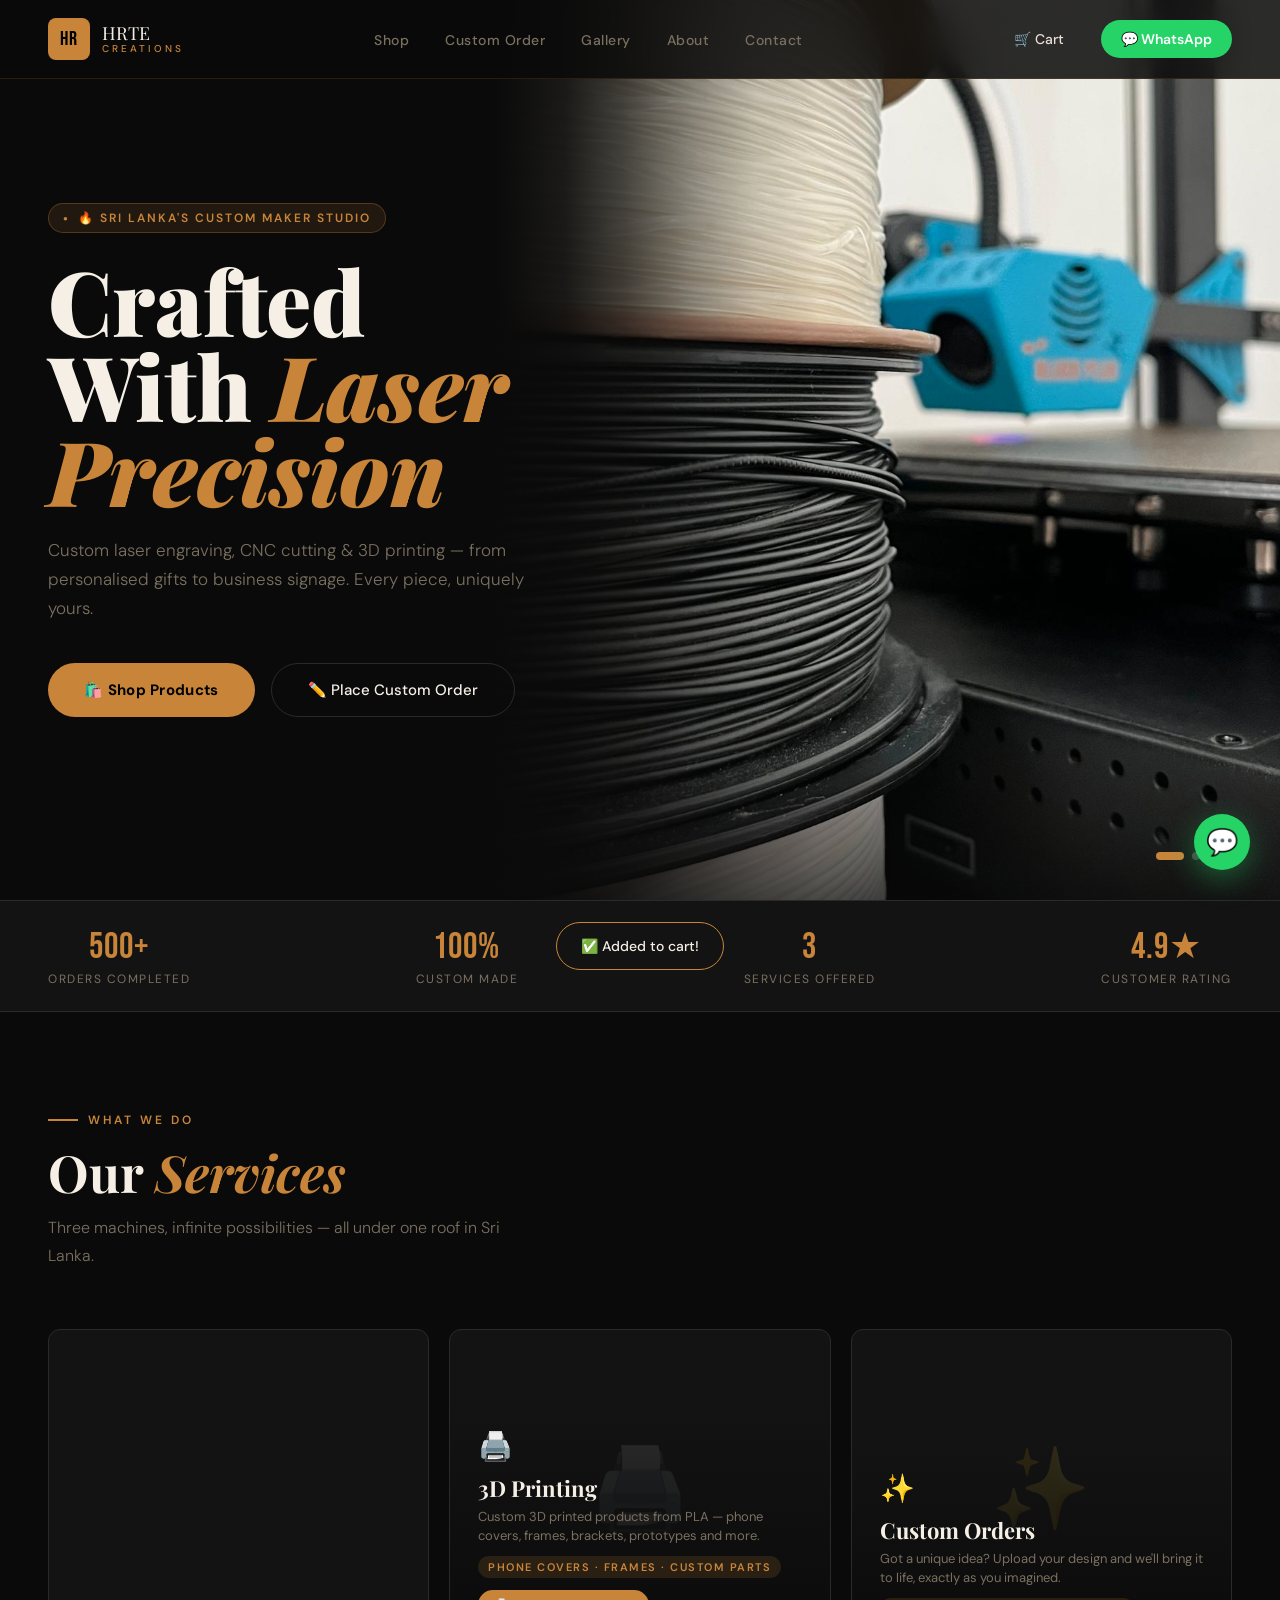
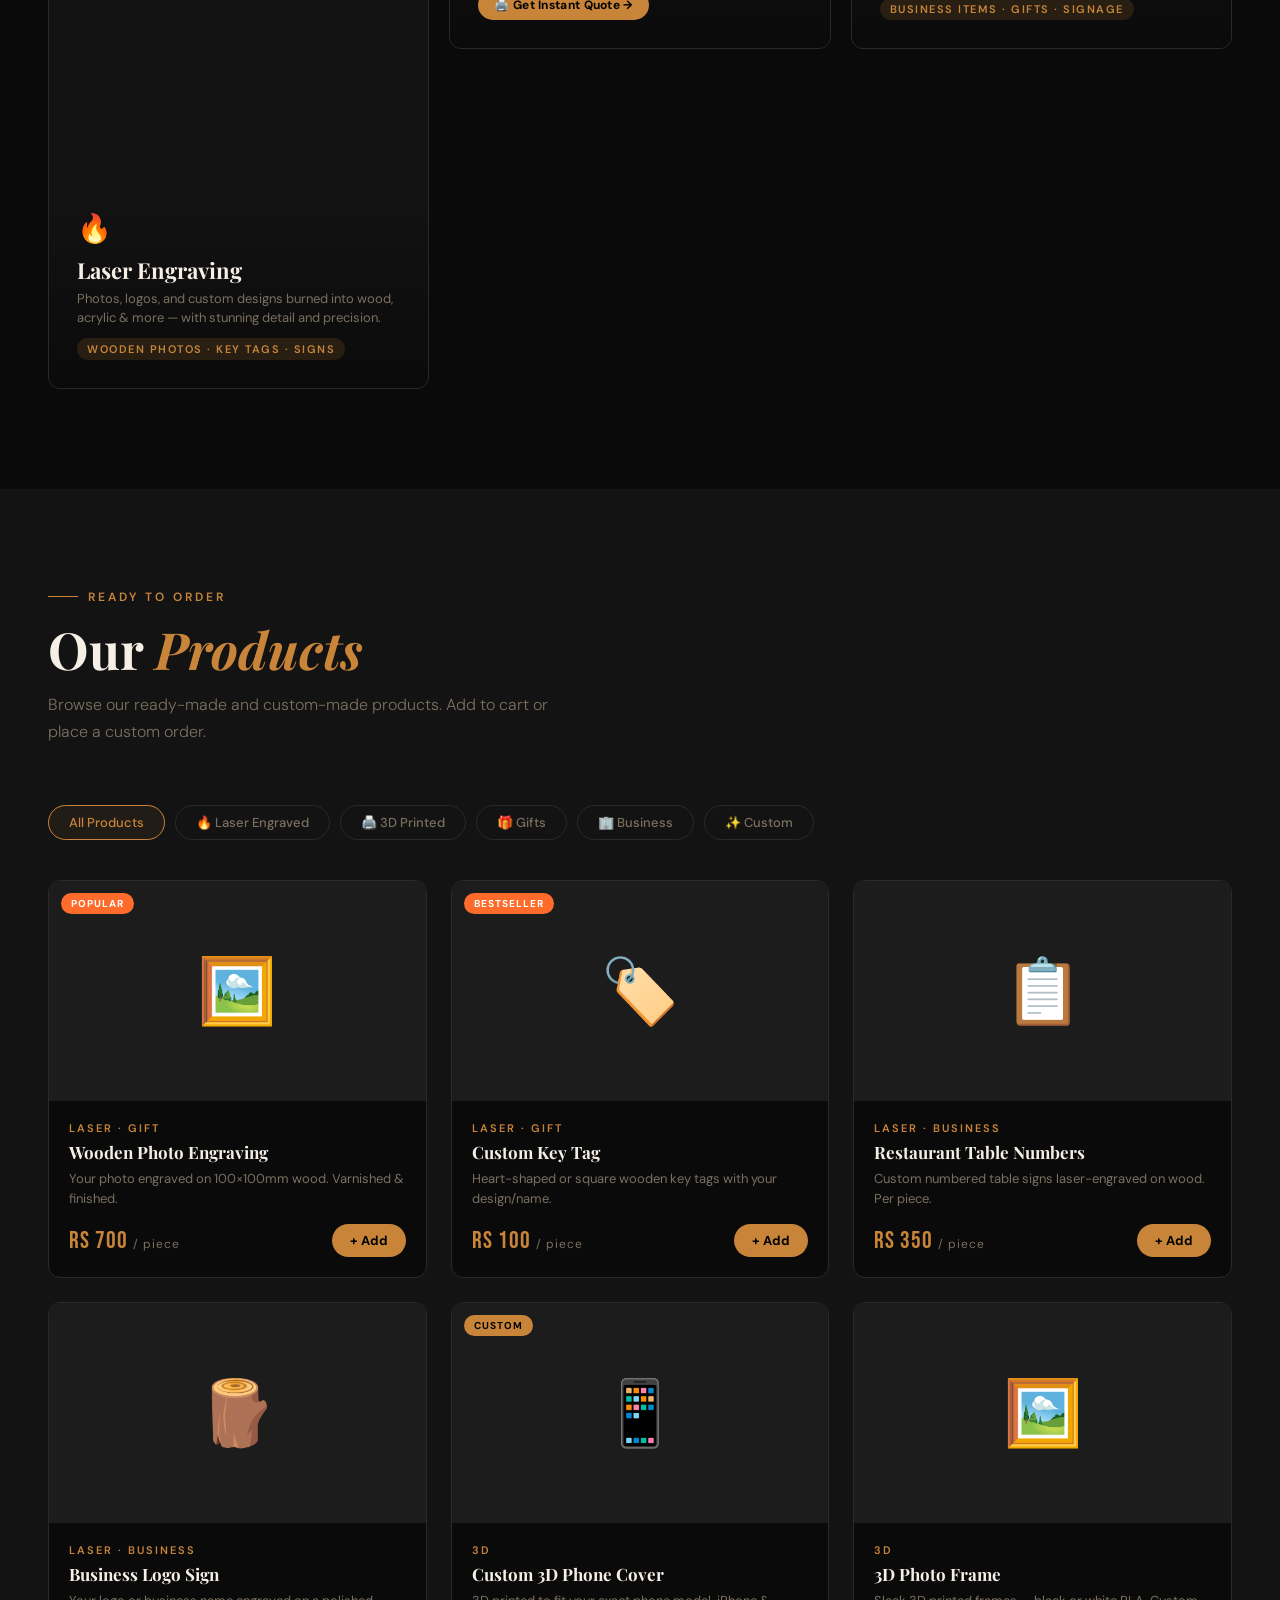
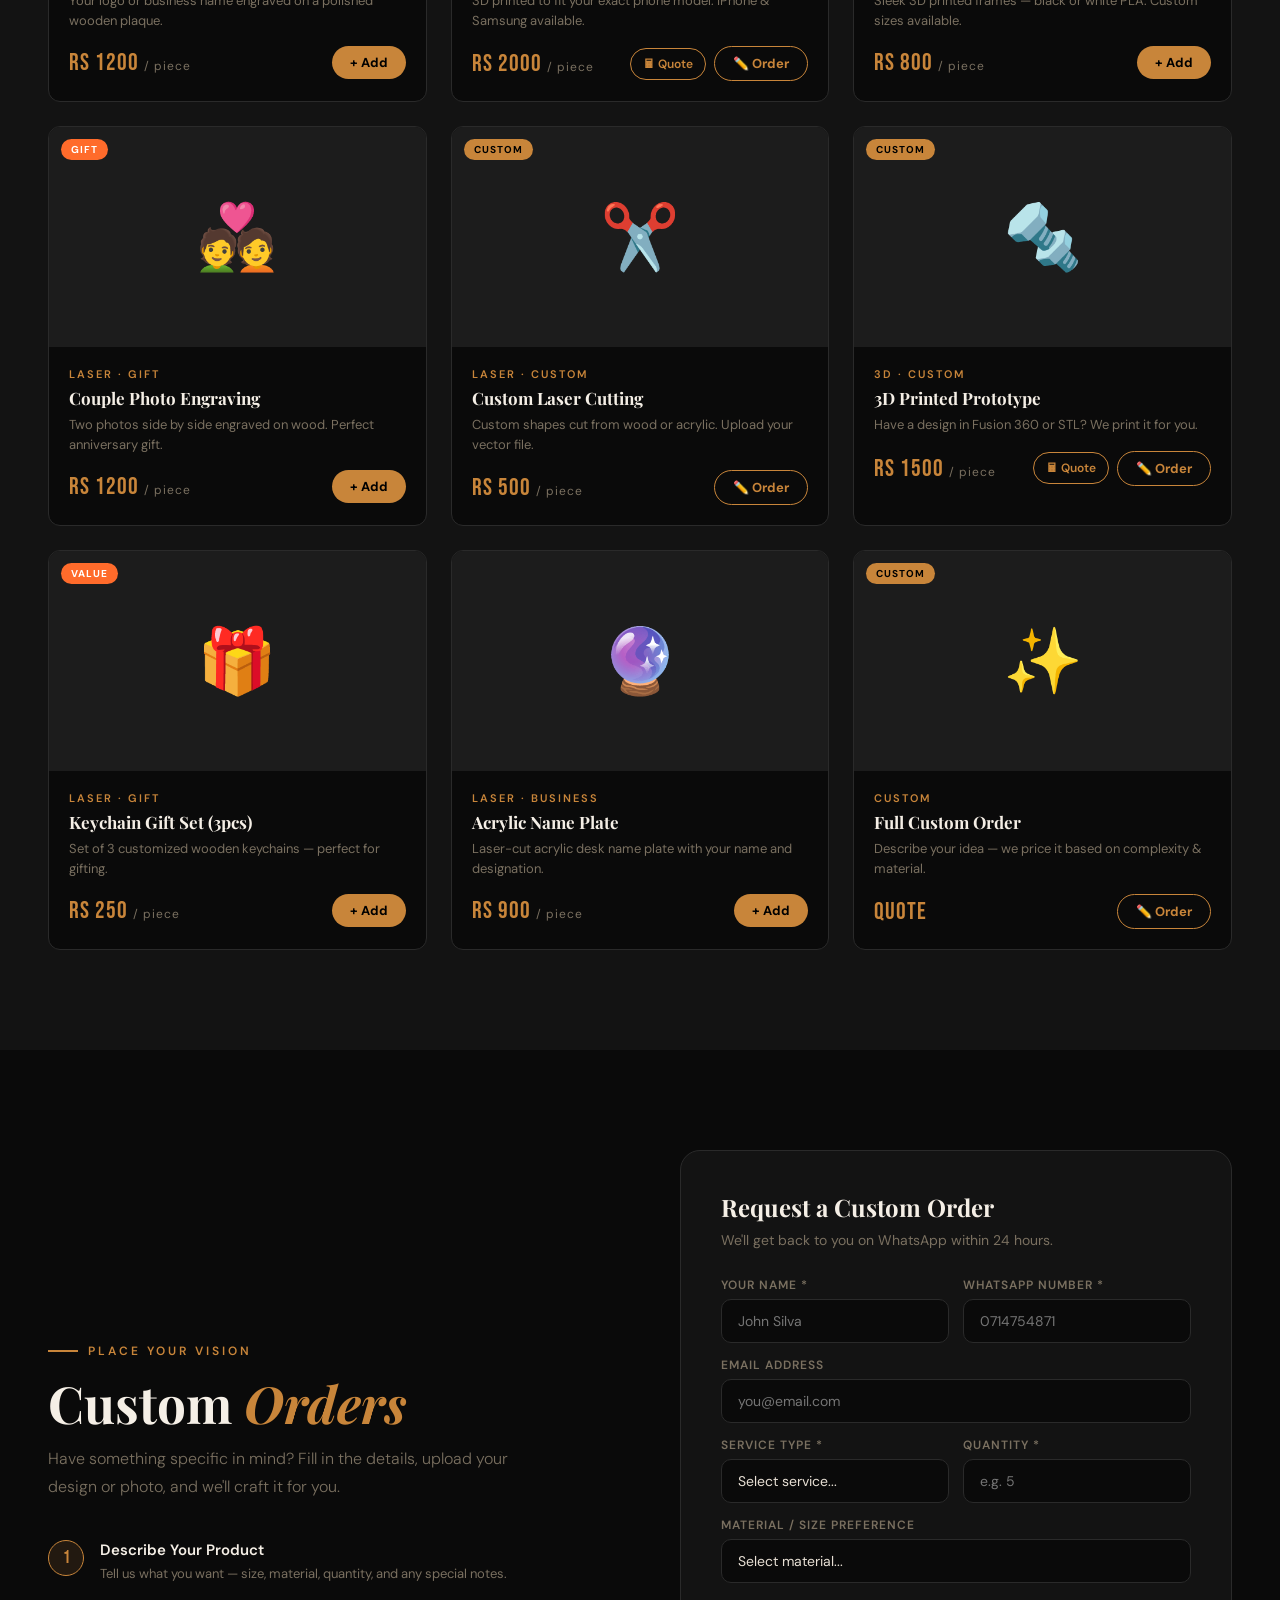
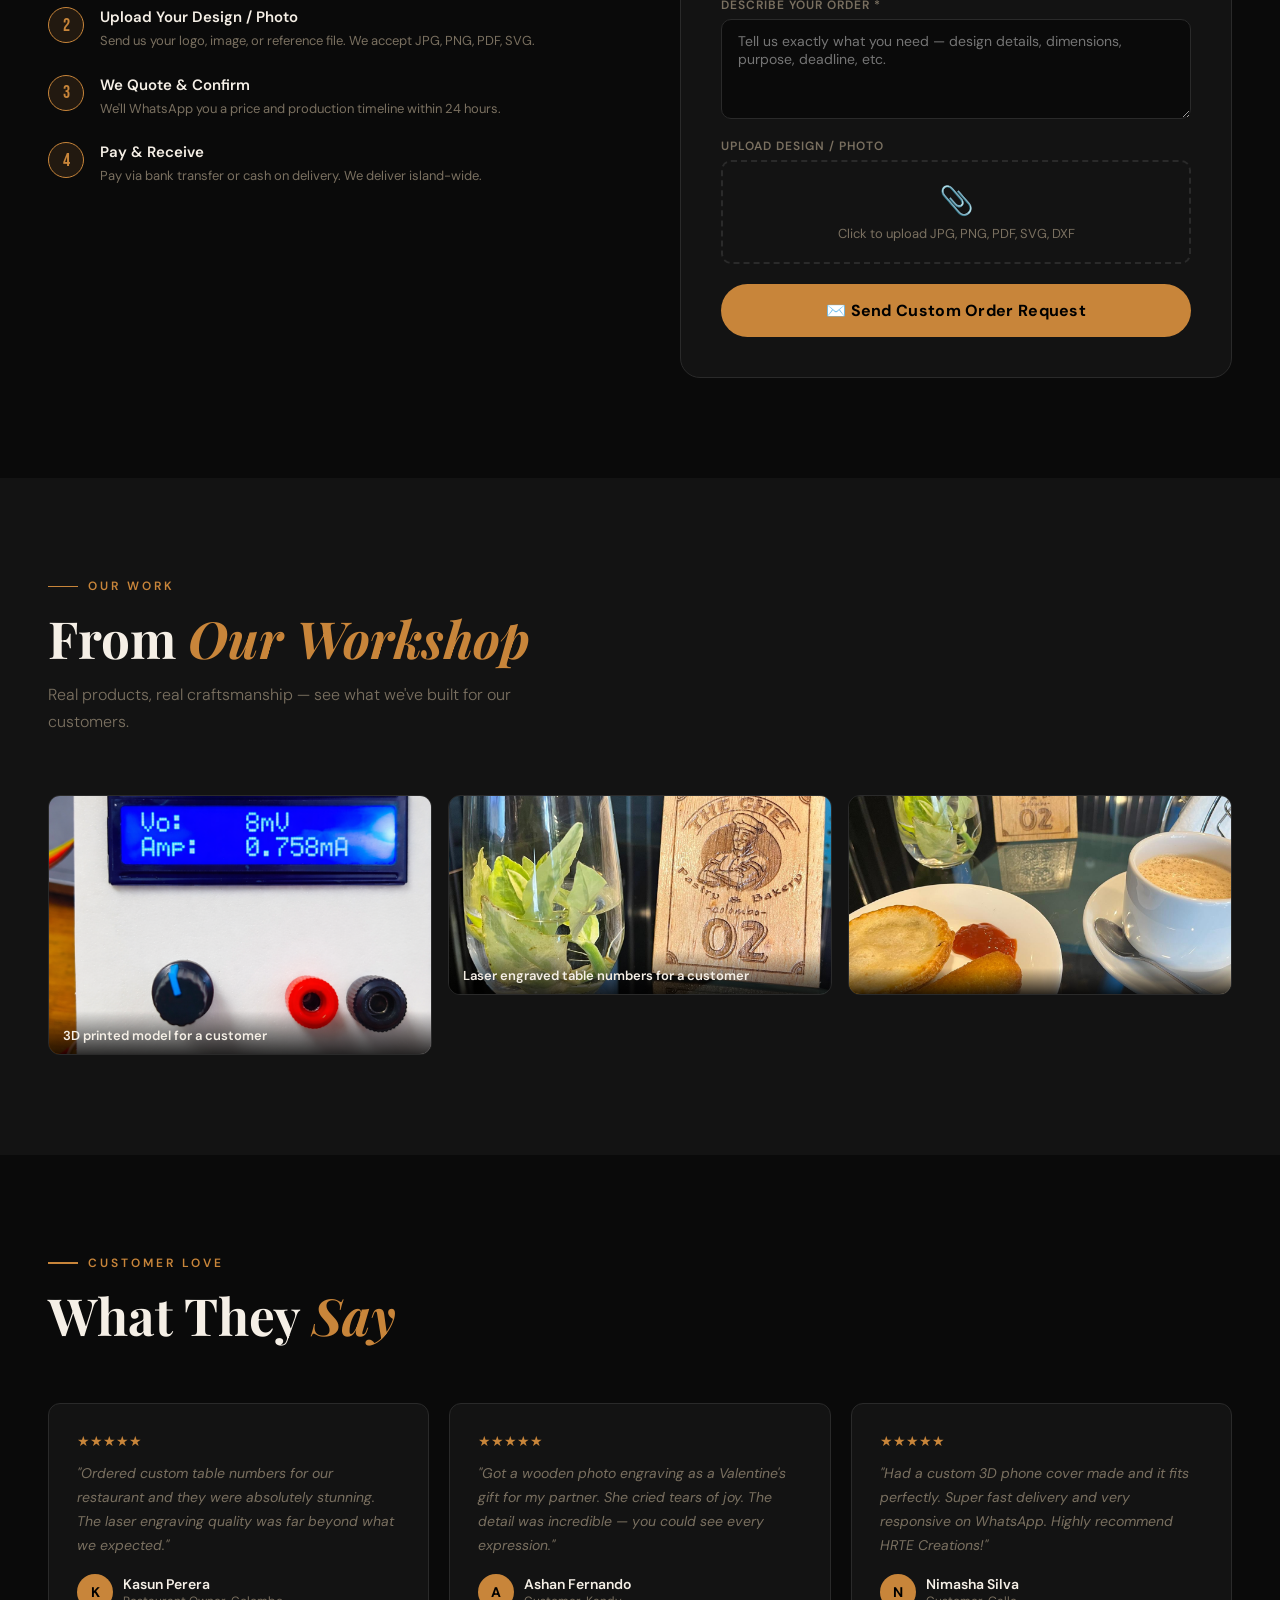
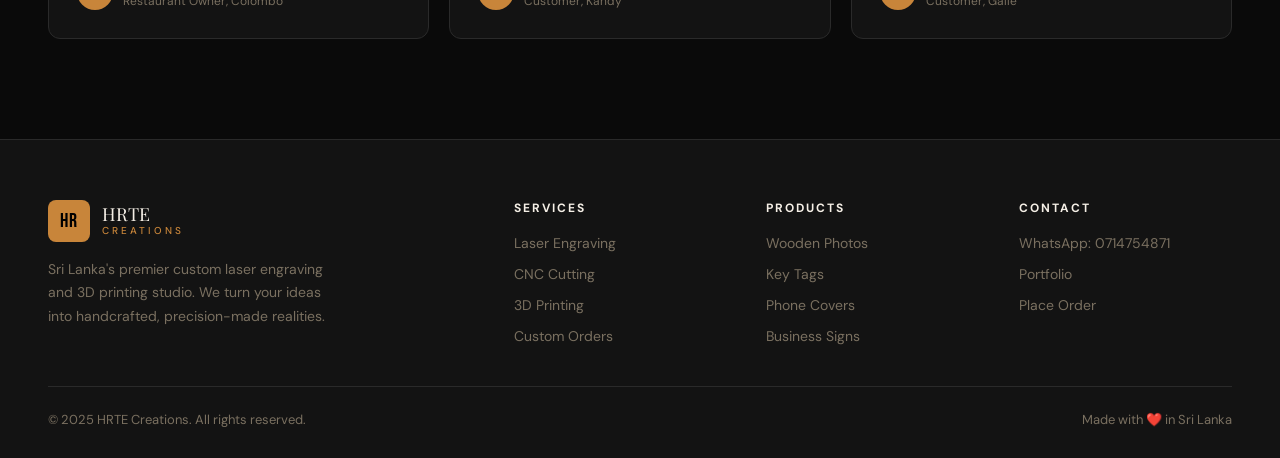
==== index.html @ 12814e2a "Update index.html" ====
<!DOCTYPE html>
<html lang="en">
<head>
  <meta charset="UTF-8" />
  <meta name="viewport" content="width=device-width, initial-scale=1.0" />
  <title>HRTE Creations – Laser & 3D Print Studio</title>

  <!-- FAVICON — shows in browser tab -->
  <link rel="icon" href="data:image/svg+xml,<svg xmlns='http://www.w3.org/2000/svg' viewBox='0 0 100 100'><rect width='100' height='100' rx='16' fill='%23c8853a'/><text y='.9em' x='50%' text-anchor='middle' font-size='58' font-family='serif' font-weight='900' fill='black'>HR</text></svg>" />

  <!-- Google Fonts -->
  <link href="https://fonts.googleapis.com/css2?family=Playfair+Display:wght@400;700;900&family=DM+Sans:wght@300;400;500;600&family=Bebas+Neue&display=swap" rel="stylesheet" />

  <!-- Stylesheet -->
  <link rel="stylesheet" href="style.css" />
</head>
<body>

<!-- NAVBAR -->
<nav id="navbar">
  <a href="#" class="nav-logo">
    <div class="logo-icon">HR</div>
    <div class="logo-text">HRTE<span>Creations</span></div>
  </a>
  <ul class="nav-links">
    <li><a href="#shop">Shop</a></li>
    <li><a href="#custom">Custom Order</a></li>
    <li><a href="#gallery">Gallery</a></li>
    <li><a href="#about">About</a></li>
    <li><a href="#contact">Contact</a></li>
  </ul>
  <div class="nav-actions">
    <button class="cart-btn" onclick="openCart()">
      🛒 Cart
      <span class="cart-count" id="cartCount">0</span>
    </button>
    <a class="whatsapp-btn" href="https://wa.me/94714754871" target="_blank">💬 WhatsApp</a>
  </div>
</nav>

<!-- HERO -->
<section class="hero" id="home">
  <div class="hero-slides">
    <div class="hero-slide slide-1 active" style="background-image: url('images/tig2.jpeg');"></div>
    <div class="hero-slide slide-2">
      <video autoplay muted loop playsinline style="width:100%;height:100%;object-fit:cover;display:block;">
        <source src="images/3dprint5.mp4" type="video/mp4">
        <img src="images/hero2.jpg" style="width:100%;height:100%;object-fit:cover;" />
      </video>
    </div>
    <div class="hero-slide slide-4">
      <video autoplay muted loop playsinline style="width:100%;height:100%;object-fit:cover;display:block;">
        <source src="images/laser1.mp4" type="video/mp4">
        <img src="images/hero4.jpg" style="width:100%;height:100%;object-fit:cover;" />
      </video>
    </div>
    <div class="hero-slide slide-3" style="background-image: url('images/tig1.jpeg');"></div>
  </div>
  <div class="hero-fade-left"></div>
  <div class="hero-fade-bottom"></div>
  <div class="hero-content">
    <div class="hero-tag">🔥 Sri Lanka's Custom Maker Studio</div>
    <h1>Crafted<br/>With <em>Laser<br/>Precision</em></h1>
    <p>Custom laser engraving, CNC cutting & 3D printing — from personalised gifts to business signage. Every piece, uniquely yours.</p>
    <div class="hero-actions">
      <a href="#shop" class="btn-primary">🛍️ Shop Products</a>
      <a href="#custom" class="btn-outline">✏️ Place Custom Order</a>
    </div>
  </div>
  <div class="hero-dots">
    <div class="hero-dot active" onclick="goToSlide(0)"></div>
    <div class="hero-dot" onclick="goToSlide(1)"></div>
    <div class="hero-dot" onclick="goToSlide(2)"></div>
    <div class="hero-dot" onclick="goToSlide(3)"></div>
  </div>
</section>

<!-- STATS BAR -->
<div class="stats-bar">
  <div class="stat"><div class="stat-num">500+</div><div class="stat-label">Orders Completed</div></div>
  <div class="stat"><div class="stat-num">100%</div><div class="stat-label">Custom Made</div></div>
  <div class="stat"><div class="stat-num">3</div><div class="stat-label">Services Offered</div></div>
  <div class="stat"><div class="stat-num">4.9★</div><div class="stat-label">Customer Rating</div></div>
</div>

<!-- CATEGORIES -->
<section class="categories" id="about">
  <div class="section-header reveal">
    <div class="section-tag">What We Do</div>
    <h2 class="section-title">Our <em>Services</em></h2>
    <p class="section-sub">Three machines, infinite possibilities — all under one roof in Sri Lanka.</p>
  </div>
  <div class="cat-grid reveal">

    <!-- Laser Engraving card -->
    <div class="cat-card" onclick="scrollToShop('laser')">
     
      <!-- VIDEO BACKGROUND — replace laser1.mp4 with your actual video file -->
  <video autoplay muted loop playsinline
    style="position:absolute;inset:0;width:100%;height:100%;object-fit:cover;z-index:0;opacity:0.6;">
    <source src="images/lasertablecut.mp4" type="video/mp4">
  </video>
      
      <div class="cat-overlay"></div>
      <div class="cat-content">
        <div class="cat-icon">🔥</div>
        <div class="cat-name">Laser Engraving</div>
        <div class="cat-desc">Photos, logos, and custom designs burned into wood, acrylic & more — with stunning detail and precision.</div>
        <div class="cat-count">Wooden Photos · Key Tags · Signs</div>
      </div>
    </div>

    <!-- 3D Printing card — clicking opens the calculator -->
    <div class="cat-card" onclick="window.location.href='3d-calculator.html'">
      <div class="cat-bg">🖨️</div>
      <div class="cat-overlay"></div>
      <div class="cat-content">
        <div class="cat-icon">🖨️</div>
        <div class="cat-name">3D Printing</div>
        <div class="cat-desc">Custom 3D printed products from PLA — phone covers, frames, brackets, prototypes and more.</div>
        <div class="cat-count">Phone Covers · Frames · Custom Parts</div>
        <!-- Calculator button — stops the card click so only the button navigates -->
        <a href="3d-calculator.html" class="cat-calc-btn" onclick="event.stopPropagation()">🖨️ Get Instant Quote →</a>
      </div>
    </div>

    <!-- Custom Orders card -->
    <div class="cat-card" onclick="scrollToShop('custom')">
      <div class="cat-bg">✨</div>
      <div class="cat-overlay"></div>
      <div class="cat-content">
        <div class="cat-icon">✨</div>
        <div class="cat-name">Custom Orders</div>
        <div class="cat-desc">Got a unique idea? Upload your design and we'll bring it to life, exactly as you imagined.</div>
        <div class="cat-count">Business Items · Gifts · Signage</div>
      </div>
    </div>

  </div>
</section>

<!-- SHOP -->
<section class="shop" id="shop">
  <div class="section-header reveal">
    <div class="section-tag">Ready to Order</div>
    <h2 class="section-title">Our <em>Products</em></h2>
    <p class="section-sub">Browse our ready-made and custom-made products. Add to cart or place a custom order.</p>
  </div>
  <div class="shop-filters reveal">
    <button class="filter-btn active" onclick="filterProducts('all',this)">All Products</button>
    <button class="filter-btn" onclick="filterProducts('laser',this)">🔥 Laser Engraved</button>
    <button class="filter-btn" onclick="filterProducts('3d',this)">🖨️ 3D Printed</button>
    <button class="filter-btn" onclick="filterProducts('gift',this)">🎁 Gifts</button>
    <button class="filter-btn" onclick="filterProducts('business',this)">🏢 Business</button>
    <button class="filter-btn" onclick="filterProducts('custom',this)">✨ Custom</button>
  </div>
  <div class="products-grid reveal" id="productsGrid"></div>
</section>

<!-- CUSTOM ORDER -->
<section class="custom-order" id="custom">
  <div class="custom-layout">
    <div class="custom-info reveal">
      <div class="section-tag">Place Your Vision</div>
      <h2 class="section-title">Custom <em>Orders</em></h2>
      <p class="section-sub">Have something specific in mind? Fill in the details, upload your design or photo, and we'll craft it for you.</p>
      <div class="custom-steps">
        <div class="custom-step">
          <div class="step-num">1</div>
          <div class="step-text"><h4>Describe Your Product</h4><p>Tell us what you want — size, material, quantity, and any special notes.</p></div>
        </div>
        <div class="custom-step">
          <div class="step-num">2</div>
          <div class="step-text"><h4>Upload Your Design / Photo</h4><p>Send us your logo, image, or reference file. We accept JPG, PNG, PDF, SVG.</p></div>
        </div>
        <div class="custom-step">
          <div class="step-num">3</div>
          <div class="step-text"><h4>We Quote & Confirm</h4><p>We'll WhatsApp you a price and production timeline within 24 hours.</p></div>
        </div>
        <div class="custom-step">
          <div class="step-num">4</div>
          <div class="step-text"><h4>Pay & Receive</h4><p>Pay via bank transfer or cash on delivery. We deliver island-wide.</p></div>
        </div>
      </div>
    </div>
    <div class="reveal">
      <form class="order-form" id="customOrderForm" onsubmit="submitCustomOrder(event)">
        <div class="form-title">Request a Custom Order</div>
        <div class="form-sub">We'll get back to you on WhatsApp within 24 hours.</div>
        <div class="form-row">
          <div class="form-group">
            <label class="form-label">Your Name *</label>
            <input type="text" class="form-input" placeholder="John Silva" required id="cf-name" />
          </div>
          <div class="form-group">
            <label class="form-label">WhatsApp Number *</label>
            <input type="tel" class="form-input" placeholder="0714754871" required id="cf-phone" />
          </div>
        </div>
        <div class="form-group">
          <label class="form-label">Email Address</label>
          <input type="email" class="form-input" placeholder="you@email.com" id="cf-email" />
        </div>
        <div class="form-row">
          <div class="form-group">
            <label class="form-label">Service Type *</label>
            <select class="form-select" required id="cf-service">
              <option value="">Select service...</option>
              <option value="laser-engraving">🔥 Laser Engraving</option>
              <option value="laser-cutting">✂️ Laser Cutting</option>
              <option value="3d-printing">🖨️ 3D Printing</option>
              <option value="mixed">✨ Mixed / Not Sure</option>
            </select>
          </div>
          <div class="form-group">
            <label class="form-label">Quantity *</label>
            <input type="number" class="form-input" placeholder="e.g. 5" min="1" required id="cf-qty" />
          </div>
        </div>
        <div class="form-group">
          <label class="form-label">Material / Size Preference</label>
          <select class="form-select" id="cf-material">
            <option value="">Select material...</option>
            <option value="wood">🪵 Wood</option>
            <option value="acrylic">🔮 Acrylic</option>
            <option value="pla-white">🖨️ PLA – White</option>
            <option value="pla-black">🖨️ PLA – Black</option>
            <option value="pla-gray">🖨️ PLA – Gray</option>
            <option value="other">Other (describe below)</option>
          </select>
        </div>
        <div class="form-group">
          <label class="form-label">Describe Your Order *</label>
          <textarea class="form-textarea" placeholder="Tell us exactly what you need — design details, dimensions, purpose, deadline, etc." required id="cf-desc"></textarea>
        </div>
        <div class="form-group">
          <label class="form-label">Upload Design / Photo</label>
          <div class="file-upload" onclick="document.getElementById('cf-file').click()">
            <input type="file" id="cf-file" accept=".jpg,.jpeg,.png,.pdf,.svg,.dxf" onchange="showFileName(this)" />
            <span>📎</span>
            <p id="file-name-display">Click to upload JPG, PNG, PDF, SVG, DXF</p>
          </div>
        </div>
        <button type="submit" class="form-submit">✉️ Send Custom Order Request</button>
      </form>
    </div>
  </div>
</section>

<!-- GALLERY -->
<section class="gallery" id="gallery">
  <div class="section-header reveal">
    <div class="section-tag">Our Work</div>
    <h2 class="section-title">From <em>Our Workshop</em></h2>
    <p class="section-sub">Real products, real craftsmanship — see what we've built for our customers.</p>
  </div>
  <div class="gallery-grid reveal">
    <div class="gallery-item">
      <img src="images/work1.png" style="width:100%;height:100%;object-fit:cover;" />
      <div class="gallery-item-label">3D printed model for a customer</div></div> 
    
    <div class="gallery-item">
      <img src="images/work2.jpeg" style="width:100%;height:100%;object-fit:cover;" />
      <div class="gallery-item-label">Laser engraved table numbers for a customer</div></div>
    
      <div class="gallery-item">
      <img src="images/work3.jpeg" style="width:100%;height:100%;object-fit:cover;" />
      <div class="gallery-item-label"></div></div>
  
  </div>
</section>

<!-- TESTIMONIALS -->
<section class="testimonials" id="contact">
  <div class="section-header reveal">
    <div class="section-tag">Customer Love</div>
    <h2 class="section-title">What They <em>Say</em></h2>
  </div>
  <div class="testimonials-grid reveal">
    <div class="testimonial">
      <div class="stars">★★★★★</div>
      <p class="testimonial-text">"Ordered custom table numbers for our restaurant and they were absolutely stunning. The laser engraving quality was far beyond what we expected."</p>
      <div class="testimonial-author">
        <div class="author-avatar">K</div>
        <div><div class="author-name">Kasun Perera</div><div class="author-role">Restaurant Owner, Colombo</div></div>
      </div>
    </div>
    <div class="testimonial">
      <div class="stars">★★★★★</div>
      <p class="testimonial-text">"Got a wooden photo engraving as a Valentine's gift for my partner. She cried tears of joy. The detail was incredible — you could see every expression."</p>
      <div class="testimonial-author">
        <div class="author-avatar">A</div>
        <div><div class="author-name">Ashan Fernando</div><div class="author-role">Customer, Kandy</div></div>
      </div>
    </div>
    <div class="testimonial">
      <div class="stars">★★★★★</div>
      <p class="testimonial-text">"Had a custom 3D phone cover made and it fits perfectly. Super fast delivery and very responsive on WhatsApp. Highly recommend HRTE Creations!"</p>
      <div class="testimonial-author">
        <div class="author-avatar">N</div>
        <div><div class="author-name">Nimasha Silva</div><div class="author-role">Customer, Galle</div></div>
      </div>
    </div>
  </div>
</section>

<!-- FOOTER -->
<footer>
  <div class="footer-grid">
    <div class="footer-brand">
      <a href="#" class="nav-logo">
        <div class="logo-icon">HR</div>
        <div class="logo-text">HRTE<span>Creations</span></div>
      </a>
      <p>Sri Lanka's premier custom laser engraving and 3D printing studio. We turn your ideas into handcrafted, precision-made realities.</p>
    </div>
    <div class="footer-col">
      <h4>Services</h4>
      <ul>
        <li><a href="#shop">Laser Engraving</a></li>
        <li><a href="#shop">CNC Cutting</a></li>
        <li><a href="#shop">3D Printing</a></li>
        <li><a href="#custom">Custom Orders</a></li>
      </ul>
    </div>
    <div class="footer-col">
      <h4>Products</h4>
      <ul>
        <li><a href="#shop">Wooden Photos</a></li>
        <li><a href="#shop">Key Tags</a></li>
        <li><a href="#shop">Phone Covers</a></li>
        <li><a href="#shop">Business Signs</a></li>
      </ul>
    </div>
    <div class="footer-col">
      <h4>Contact</h4>
      <ul>
        <li><a href="https://wa.me/94714754871">WhatsApp: 0714754871</a></li>
        <li><a href="#gallery">Portfolio</a></li>
        <li><a href="#custom">Place Order</a></li>
      </ul>
    </div>
  </div>
  <div class="footer-bottom">
    <p>© 2025 HRTE Creations. All rights reserved.</p>
    <p>Made with ❤️ in Sri Lanka</p>
  </div>
</footer>

<!-- CART SIDEBAR -->
<div class="cart-overlay" id="cartOverlay" onclick="closeCart()"></div>
<div class="cart-sidebar" id="cartSidebar">
  <div class="cart-header">
    <h3>🛒 Your Cart</h3>
    <button class="cart-close" onclick="closeCart()">✕</button>
  </div>
  <div class="cart-items" id="cartItems">
    <div class="cart-empty" id="cartEmpty">
      <div class="cart-empty-icon">🛒</div>
      <p>Your cart is empty.<br/>Add some amazing products!</p>
    </div>
  </div>
  <div class="cart-footer" id="cartFooter" style="display:none;">
    <div class="cart-total">
      <span>Total</span>
      <strong id="cartTotal">Rs 0</strong>
    </div>
    <button class="checkout-btn" onclick="openCheckout()">Proceed to Checkout →</button>
    <div class="payment-methods">
      <span class="payment-badge">💳 Card</span>
      <span class="payment-badge">🏦 Bank</span>
      <span class="payment-badge">💵 COD</span>
    </div>
  </div>
</div>

<!-- CHECKOUT MODAL -->
<div class="modal-overlay" id="checkoutModal">
  <div class="modal">
    <button class="modal-close-btn" onclick="closeCheckout()">✕</button>
    <h3>Checkout</h3>
    <p class="modal-sub">Fill in your details to complete the order.</p>
    <div class="form-row">
      <div class="form-group">
        <label class="form-label">Full Name *</label>
        <input type="text" class="form-input" placeholder="Your name" id="co-name" />
      </div>
      <div class="form-group">
        <label class="form-label">Phone *</label>
        <input type="tel" class="form-input" placeholder="07XXXXXXXX" id="co-phone" />
      </div>
    </div>
    <div class="form-group">
      <label class="form-label">Email</label>
      <input type="email" class="form-input" placeholder="you@email.com" id="co-email" />
    </div>
    <div class="form-group">
      <label class="form-label">Delivery Address *</label>
      <textarea class="form-textarea" placeholder="Full address including city" style="min-height:70px;" id="co-address"></textarea>
    </div>
    <div class="form-group">
      <label class="form-label">Payment Method *</label>
      <div class="payment-options">
        <label class="payment-option selected" onclick="selectPayment(this)">
          <div class="payment-option-icon">🏦</div>
          <div class="payment-option-text"><h4>Bank Transfer</h4><p>Transfer to our account & send slip via WhatsApp</p></div>
          <input type="radio" name="payment" value="bank" checked />
        </label>
        <label class="payment-option" onclick="selectPayment(this)">
          <div class="payment-option-icon">💵</div>
          <div class="payment-option-text"><h4>Cash on Delivery</h4><p>Pay when you receive — island-wide delivery</p></div>
          <input type="radio" name="payment" value="cod" />
        </label>
        <label class="payment-option" onclick="selectPayment(this)">
          <div class="payment-option-icon">💬</div>
          <div class="payment-option-text"><h4>WhatsApp Order</h4><p>We'll confirm price & payment details on WhatsApp</p></div>
          <input type="radio" name="payment" value="whatsapp" />
        </label>
      </div>
    </div>
    <button class="form-submit" onclick="placeOrder()">✅ Place Order</button>
  </div>
</div>

<div class="toast" id="toast">✅ Added to cart!</div>
<a class="float-wa" href="https://wa.me/94714754871" target="_blank" title="Chat on WhatsApp">💬</a>

<script src="script.js"></script>
</body>
</html>
---- style.css ----
/* ══════════════════════════════════════════════
   HRTE CREATIONS — style.css
   ══════════════════════════════════════════════ */

/* ── RESET & VARIABLES ── */
*, *::before, *::after { margin: 0; padding: 0; box-sizing: border-box; }

:root {
  --bg:         #0a0a0a;
  --surface:    #131313;
  --surface2:   #1c1c1c;
  --border:     #2a2a2a;
  --amber:      #c8853a;
  --amber-lt:   #e8a05a;
  --orange:     #ff6b2b;
  --cream:      #f5efe6;
  --text:       #e8e0d5;
  --muted:      #7a7060;
  --white:      #ffffff;
  --radius:     12px;
  --cart-width: 380px;
}

html { scroll-behavior: smooth; }

body {
  background: var(--bg);
  color: var(--text);
  font-family: 'DM Sans', sans-serif;
  font-weight: 400;
  overflow-x: hidden;
}

/* ── SCROLLBAR ── */
::-webkit-scrollbar { width: 6px; }
::-webkit-scrollbar-track { background: var(--bg); }
::-webkit-scrollbar-thumb { background: var(--amber); border-radius: 3px; }


/* ════════════════════════════════
   NAVBAR
════════════════════════════════ */
nav {
  position: fixed;
  top: 0; left: 0; right: 0;
  z-index: 1000;
  display: flex;
  align-items: center;
  justify-content: space-between;
  padding: 18px 48px;
  background: rgba(10,10,10,0.85);
  backdrop-filter: blur(20px);
  border-bottom: 1px solid rgba(200,133,58,0.15);
  transition: padding 0.3s;
}
nav.scrolled { padding: 12px 48px; }

.nav-logo {
  display: flex;
  align-items: center;
  gap: 12px;
  text-decoration: none;
}
.logo-icon {
  width: 42px; height: 42px;
  background: var(--amber);
  border-radius: 8px;
  display: flex; align-items: center; justify-content: center;
  font-family: 'Bebas Neue', sans-serif;
  font-size: 20px;
  color: #000;
  letter-spacing: 1px;
}
.logo-text {
  font-family: 'Playfair Display', serif;
  font-size: 18px;
  color: var(--cream);
  line-height: 1.1;
}
.logo-text span {
  display: block;
  font-size: 10px;
  letter-spacing: 3px;
  color: var(--amber);
  font-family: 'DM Sans', sans-serif;
  font-weight: 500;
  text-transform: uppercase;
}

.nav-links { display: flex; gap: 36px; list-style: none; }
.nav-links a {
  color: var(--muted);
  text-decoration: none;
  font-size: 14px;
  font-weight: 500;
  letter-spacing: 0.5px;
  transition: color 0.2s;
}
.nav-links a:hover { color: var(--amber); }

.nav-actions { display: flex; align-items: center; gap: 16px; }

.cart-btn {
  position: relative;
  background: none;
  border: 1.5px solid var(--border);
  color: var(--text);
  padding: 10px 20px;
  border-radius: 50px;
  cursor: pointer;
  font-family: 'DM Sans', sans-serif;
  font-size: 14px;
  font-weight: 500;
  display: flex; align-items: center; gap: 8px;
  transition: all 0.2s;
}
.cart-btn:hover { border-color: var(--amber); color: var(--amber); }

.cart-count {
  position: absolute;
  top: -6px; right: -6px;
  background: var(--orange);
  color: #fff;
  font-size: 11px;
  font-weight: 700;
  width: 18px; height: 18px;
  border-radius: 50%;
  display: none;
  align-items: center; justify-content: center;
}

.whatsapp-btn {
  background: #25D366;
  color: #fff;
  border: none;
  padding: 10px 20px;
  border-radius: 50px;
  cursor: pointer;
  font-family: 'DM Sans', sans-serif;
  font-size: 14px;
  font-weight: 600;
  display: flex; align-items: center; gap: 8px;
  text-decoration: none;
  transition: opacity 0.2s;
}
.whatsapp-btn:hover { opacity: 0.85; }


/* ════════════════════════════════
   HERO
════════════════════════════════ */
.hero {
  position: relative;
  height: 100vh;
  min-height: 680px;
  overflow: hidden;
  display: flex;
  align-items: center;        /* vertically centre the text */
  padding: 100px 48px 80px;
  background: var(--bg);      /* solid black on the left */
}

/* ── SLIDES — pinned to the RIGHT half of the hero ── */
.hero-slides {
  position: absolute;
  top: 0; right: 0; bottom: 0;
  left: 38%;                  /* slides start at 38% — pure black to the left */
  overflow: hidden;
}

.hero-slide {
  position: absolute; inset: 0;
  opacity: 0;
  transition: opacity 1.2s ease;
  background-size: cover;
  background-position: center;
  overflow: hidden;
}
.hero-slide.active { opacity: 1; }

/* Placeholder fallback colours (shown when no image/video is set) */
.slide-1 { background-color: #2a1a0a; }
.slide-2 { background-color: #0a1a2a; }
.slide-3 { background-color: #1a0a2a; }
.slide-4 { background-color: #1a1a0a; }

/* ── LEFT FADE — the beautiful black blend ──
   Sits OVER the slides container, fades left edge into black.
   Uses a multi-stop gradient for a smooth, natural-looking melt. */
.hero-fade-left {
  position: absolute;
  top: 0; bottom: 0;
  /* starts 10% before the slides begin, ends 25% into the slides */
  left: 28%;
  width: 36%;
  z-index: 2;
  pointer-events: none;
  background: linear-gradient(
    to right,
    #0a0a0a       0%,    /* solid black — matches --bg */
    #0a0a0a       30%,   /* hold solid a little longer */
    rgba(10,10,10,0.92) 45%,
    rgba(10,10,10,0.72) 58%,
    rgba(10,10,10,0.42) 72%,
    rgba(10,10,10,0.15) 86%,
    transparent   100%
  );
}

/* ── BOTTOM VIGNETTE — subtle depth at the bottom ── */
.hero-fade-bottom {
  position: absolute;
  left: 0; right: 0; bottom: 0;
  height: 220px;
  z-index: 2;
  pointer-events: none;
  background: linear-gradient(
    to top,
    rgba(10,10,10,0.7) 0%,
    rgba(10,10,10,0.2) 60%,
    transparent 100%
  );
}

/* ── TEXT CONTENT — stays on the left, always above fades ── */
.hero-content {
  position: relative;
  z-index: 3;              /* above both fade overlays */
  max-width: 580px;
  width: 50%;              /* never overlaps the video area */
}

.hero-tag {
  display: inline-flex;
  align-items: center;
  gap: 8px;
  background: rgba(200,133,58,0.12);
  border: 1px solid rgba(200,133,58,0.3);
  color: var(--amber);
  font-size: 12px;
  font-weight: 600;
  letter-spacing: 2px;
  text-transform: uppercase;
  padding: 6px 14px;
  border-radius: 50px;
  margin-bottom: 24px;
}
.hero-tag::before {
  content: '●';
  font-size: 8px;
  animation: blink 1.5s infinite;
}
@keyframes blink {
  0%, 100% { opacity: 1; }
  50%       { opacity: 0.2; }
}

.hero h1 {
  font-family: 'Playfair Display', serif;
  font-size: clamp(48px, 7vw, 96px);
  font-weight: 900;
  line-height: 0.95;
  color: var(--cream);
  margin-bottom: 24px;
}
.hero h1 em { font-style: italic; color: var(--amber); }

.hero p {
  font-size: 17px;
  color: var(--muted);
  line-height: 1.7;
  margin-bottom: 40px;
  max-width: 480px;
  font-weight: 300;
}

.hero-actions { display: flex; gap: 16px; flex-wrap: wrap; }

.btn-primary {
  background: var(--amber);
  color: #000;
  border: none;
  padding: 16px 36px;
  border-radius: 50px;
  font-family: 'DM Sans', sans-serif;
  font-size: 15px;
  font-weight: 700;
  cursor: pointer;
  text-decoration: none;
  display: inline-flex; align-items: center; gap: 8px;
  transition: all 0.25s;
  letter-spacing: 0.3px;
}
.btn-primary:hover {
  background: var(--amber-lt);
  transform: translateY(-2px);
  box-shadow: 0 12px 40px rgba(200,133,58,0.3);
}

.btn-outline {
  background: transparent;
  color: var(--cream);
  border: 1.5px solid var(--border);
  padding: 16px 36px;
  border-radius: 50px;
  font-family: 'DM Sans', sans-serif;
  font-size: 15px;
  font-weight: 500;
  cursor: pointer;
  text-decoration: none;
  display: inline-flex; align-items: center; gap: 8px;
  transition: all 0.25s;
}
.btn-outline:hover { border-color: var(--amber); color: var(--amber); }

.hero-dots {
  position: absolute;
  bottom: 40px; right: 48px;
  z-index: 2;
  display: flex; gap: 8px;
}
.hero-dot {
  width: 8px; height: 8px;
  border-radius: 50%;
  background: rgba(255,255,255,0.2);
  cursor: pointer;
  transition: all 0.3s;
}
.hero-dot.active { background: var(--amber); width: 28px; border-radius: 4px; }


/* ════════════════════════════════
   STATS BAR
════════════════════════════════ */
.stats-bar {
  background: var(--surface);
  border-top: 1px solid var(--border);
  border-bottom: 1px solid var(--border);
  padding: 24px 48px;
  display: flex;
  justify-content: space-between;
  align-items: center;
  flex-wrap: wrap;
  gap: 24px;
}
.stat { text-align: center; }
.stat-num {
  font-family: 'Bebas Neue', sans-serif;
  font-size: 36px;
  color: var(--amber);
  letter-spacing: 1px;
}
.stat-label {
  font-size: 12px;
  color: var(--muted);
  letter-spacing: 1.5px;
  text-transform: uppercase;
  margin-top: 2px;
}


/* ════════════════════════════════
   SECTION COMMONS
════════════════════════════════ */
section { padding: 100px 48px; }

.section-header { margin-bottom: 60px; }

.section-tag {
  font-size: 12px;
  font-weight: 600;
  letter-spacing: 3px;
  text-transform: uppercase;
  color: var(--amber);
  display: flex; align-items: center; gap: 10px;
  margin-bottom: 16px;
}
.section-tag::before {
  content: '';
  width: 30px; height: 1.5px;
  background: var(--amber);
}

.section-title {
  font-family: 'Playfair Display', serif;
  font-size: clamp(32px, 4vw, 54px);
  font-weight: 700;
  color: var(--cream);
  line-height: 1.1;
}
.section-title em { font-style: italic; color: var(--amber); }

.section-sub {
  color: var(--muted);
  font-size: 16px;
  margin-top: 14px;
  font-weight: 300;
  max-width: 500px;
  line-height: 1.7;
}


/* ════════════════════════════════
   CATEGORIES
════════════════════════════════ */
.categories { background: var(--bg); }

.cat-grid {
  display: grid;
  grid-template-columns: repeat(3, 1fr);
  gap: 20px;
}

.cat-card {
  position: relative;
  border-radius: var(--radius);
  overflow: hidden;
  height: 320px;
  cursor: pointer;
  background: var(--surface);
  border: 1px solid var(--border);
  transition: transform 0.3s;
}
.cat-card:hover { transform: translateY(-6px); }
.cat-card:hover .cat-overlay { opacity: 1; }
.cat-card:first-child { grid-row: span 2; height: auto; min-height: 660px; }

.cat-bg {
  position: absolute; inset: 0;
  display: flex; align-items: center; justify-content: center;
  font-size: 80px;
  opacity: 0.12;
}

.cat-overlay {
  position: absolute; inset: 0;
  background: rgba(200,133,58,0.08);
  opacity: 0;
  transition: opacity 0.3s;
  border: 1.5px solid var(--amber);
  border-radius: var(--radius);
}

.cat-content {
  position: absolute;
  bottom: 0; left: 0; right: 0;
  padding: 28px;
  background: linear-gradient(0deg, rgba(10,10,10,0.95) 0%, transparent 100%);
}
.cat-icon { font-size: 28px; margin-bottom: 8px; }
.cat-name {
  font-family: 'Playfair Display', serif;
  font-size: 22px;
  font-weight: 700;
  color: var(--cream);
  margin-bottom: 4px;
}
.cat-desc { font-size: 13px; color: var(--muted); line-height: 1.5; }
.cat-count {
  display: inline-block;
  margin-top: 10px;
  background: rgba(200,133,58,0.15);
  color: var(--amber);
  font-size: 11px;
  font-weight: 600;
  letter-spacing: 1.5px;
  text-transform: uppercase;
  padding: 4px 10px;
  border-radius: 20px;
}


/* ════════════════════════════════
   SHOP
════════════════════════════════ */
.shop { background: var(--surface); }

.shop-filters {
  display: flex; gap: 10px;
  flex-wrap: wrap;
  margin-bottom: 40px;
}

.filter-btn {
  background: none;
  border: 1.5px solid var(--border);
  color: var(--muted);
  padding: 8px 20px;
  border-radius: 50px;
  cursor: pointer;
  font-family: 'DM Sans', sans-serif;
  font-size: 13px;
  font-weight: 500;
  transition: all 0.2s;
}
.filter-btn:hover,
.filter-btn.active {
  border-color: var(--amber);
  color: var(--amber);
  background: rgba(200,133,58,0.08);
}

.products-grid {
  display: grid;
  grid-template-columns: repeat(auto-fill, minmax(280px, 1fr));
  gap: 24px;
}

.product-card {
  background: var(--bg);
  border: 1px solid var(--border);
  border-radius: var(--radius);
  overflow: hidden;
  transition: all 0.3s;
  cursor: pointer;
}
.product-card:hover {
  border-color: rgba(200,133,58,0.4);
  transform: translateY(-4px);
  box-shadow: 0 20px 60px rgba(0,0,0,0.4);
}

.product-img {
  height: 220px;
  display: flex; align-items: center; justify-content: center;
  font-size: 64px;
  background: var(--surface2);
  position: relative;
  overflow: hidden;
}

.product-badge {
  position: absolute;
  top: 12px; left: 12px;
  background: var(--orange);
  color: #fff;
  font-size: 10px;
  font-weight: 700;
  letter-spacing: 1px;
  text-transform: uppercase;
  padding: 4px 10px;
  border-radius: 20px;
}
.product-badge.custom { background: var(--amber); color: #000; }

.product-info { padding: 20px; }
.product-cat {
  font-size: 11px;
  color: var(--amber);
  letter-spacing: 2px;
  text-transform: uppercase;
  font-weight: 600;
  margin-bottom: 6px;
}
.product-name {
  font-family: 'Playfair Display', serif;
  font-size: 17px;
  font-weight: 700;
  color: var(--cream);
  margin-bottom: 6px;
}
.product-desc {
  font-size: 13px;
  color: var(--muted);
  line-height: 1.5;
  margin-bottom: 16px;
}

.product-footer { display: flex; align-items: center; justify-content: space-between; }
.product-price {
  font-family: 'Bebas Neue', sans-serif;
  font-size: 24px;
  color: var(--amber);
  letter-spacing: 1px;
}
.product-price span {
  font-family: 'DM Sans', sans-serif;
  font-size: 12px;
  color: var(--muted);
  font-weight: 400;
}

.add-to-cart {
  background: var(--amber);
  color: #000;
  border: none;
  padding: 8px 18px;
  border-radius: 50px;
  cursor: pointer;
  font-family: 'DM Sans', sans-serif;
  font-size: 13px;
  font-weight: 700;
  display: flex; align-items: center; gap: 6px;
  transition: all 0.2s;
}
.add-to-cart:hover { background: var(--amber-lt); transform: scale(1.05); }
.add-to-cart.custom-order {
  background: transparent;
  border: 1.5px solid var(--amber);
  color: var(--amber);
}
.add-to-cart.custom-order:hover { background: var(--amber); color: #000; }


/* ════════════════════════════════
   CUSTOM ORDER SECTION
════════════════════════════════ */
.custom-order { background: var(--bg); }

.custom-layout {
  display: grid;
  grid-template-columns: 1fr 1fr;
  gap: 80px;
  align-items: center;
}

.custom-steps { margin-top: 40px; display: flex; flex-direction: column; gap: 24px; }

.custom-step { display: flex; gap: 16px; align-items: flex-start; }

.step-num {
  width: 36px; height: 36px;
  border-radius: 50%;
  background: rgba(200,133,58,0.12);
  border: 1.5px solid var(--amber);
  color: var(--amber);
  font-family: 'Bebas Neue', sans-serif;
  font-size: 18px;
  display: flex; align-items: center; justify-content: center;
  flex-shrink: 0;
}

.step-text h4 { font-size: 15px; font-weight: 600; color: var(--cream); margin-bottom: 4px; }
.step-text p  { font-size: 13px; color: var(--muted); line-height: 1.5; }

.order-form {
  background: var(--surface);
  border: 1px solid var(--border);
  border-radius: 20px;
  padding: 40px;
}
.form-title {
  font-family: 'Playfair Display', serif;
  font-size: 24px;
  color: var(--cream);
  margin-bottom: 8px;
  font-weight: 700;
}
.form-sub { font-size: 14px; color: var(--muted); margin-bottom: 28px; }

.form-row { display: grid; grid-template-columns: 1fr 1fr; gap: 14px; }
.form-group { margin-bottom: 14px; }

.form-label {
  font-size: 12px;
  font-weight: 600;
  letter-spacing: 1px;
  text-transform: uppercase;
  color: var(--muted);
  margin-bottom: 6px;
  display: block;
}

.form-input,
.form-select,
.form-textarea {
  width: 100%;
  background: var(--bg);
  border: 1.5px solid var(--border);
  color: var(--text);
  padding: 12px 16px;
  border-radius: 10px;
  font-family: 'DM Sans', sans-serif;
  font-size: 14px;
  outline: none;
  transition: border-color 0.2s;
  -webkit-appearance: none;
}
.form-input:focus,
.form-select:focus,
.form-textarea:focus { border-color: var(--amber); }
.form-select option { background: var(--bg); }
.form-textarea { resize: vertical; min-height: 100px; }

.file-upload {
  border: 2px dashed var(--border);
  border-radius: 10px;
  padding: 20px;
  text-align: center;
  cursor: pointer;
  transition: border-color 0.2s;
}
.file-upload:hover { border-color: var(--amber); }
.file-upload input { display: none; }
.file-upload p  { font-size: 13px; color: var(--muted); margin-top: 6px; }
.file-upload span { font-size: 28px; }

.form-submit {
  width: 100%;
  background: var(--amber);
  color: #000;
  border: none;
  padding: 16px;
  border-radius: 50px;
  font-family: 'DM Sans', sans-serif;
  font-size: 16px;
  font-weight: 700;
  cursor: pointer;
  margin-top: 20px;
  display: flex; align-items: center; justify-content: center; gap: 10px;
  transition: all 0.25s;
  letter-spacing: 0.3px;
}
.form-submit:hover {
  background: var(--amber-lt);
  transform: translateY(-2px);
  box-shadow: 0 10px 30px rgba(200,133,58,0.3);
}


/* ════════════════════════════════
   CART SIDEBAR
════════════════════════════════ */
.cart-overlay {
  position: fixed; inset: 0;
  background: rgba(0,0,0,0.7);
  z-index: 1998;
  opacity: 0;
  pointer-events: none;
  transition: opacity 0.3s;
}
.cart-overlay.open { opacity: 1; pointer-events: all; }

.cart-sidebar {
  position: fixed;
  top: 0; right: 0; bottom: 0;
  width: var(--cart-width);
  background: var(--surface);
  border-left: 1px solid var(--border);
  z-index: 1999;
  transform: translateX(100%);
  transition: transform 0.35s cubic-bezier(0.4,0,0.2,1);
  display: flex; flex-direction: column;
}
.cart-sidebar.open { transform: translateX(0); }

.cart-header {
  padding: 24px;
  border-bottom: 1px solid var(--border);
  display: flex; align-items: center; justify-content: space-between;
}
.cart-header h3 { font-family: 'Playfair Display', serif; font-size: 20px; color: var(--cream); }
.cart-close { background: none; border: none; color: var(--muted); font-size: 22px; cursor: pointer; }
.cart-close:hover { color: var(--cream); }

.cart-items {
  flex: 1;
  overflow-y: auto;
  padding: 20px;
  display: flex; flex-direction: column; gap: 16px;
}

.cart-empty {
  flex: 1;
  display: flex; flex-direction: column;
  align-items: center; justify-content: center;
  gap: 16px; padding: 40px; text-align: center;
}
.cart-empty-icon { font-size: 56px; opacity: 0.3; }
.cart-empty p { color: var(--muted); font-size: 15px; }

.cart-item {
  display: flex; gap: 12px;
  background: var(--bg);
  border: 1px solid var(--border);
  border-radius: 10px;
  padding: 14px;
}
.cart-item-icon { font-size: 36px; }
.cart-item-details { flex: 1; }
.cart-item-name  { font-size: 14px; font-weight: 600; color: var(--cream); margin-bottom: 4px; }
.cart-item-price { font-family: 'Bebas Neue', sans-serif; font-size: 18px; color: var(--amber); letter-spacing: 1px; }

.cart-item-remove {
  background: none; border: none;
  color: var(--muted); cursor: pointer;
  font-size: 16px; align-self: flex-start;
  transition: color 0.2s;
}
.cart-item-remove:hover { color: #e74c3c; }

.cart-qty { display: flex; align-items: center; gap: 8px; margin-top: 6px; }
.qty-btn {
  background: var(--surface2);
  border: 1px solid var(--border);
  color: var(--text);
  width: 24px; height: 24px;
  border-radius: 6px;
  cursor: pointer;
  font-size: 14px;
  display: flex; align-items: center; justify-content: center;
}
.qty-val { font-size: 14px; font-weight: 600; min-width: 20px; text-align: center; }

.cart-footer {
  padding: 20px 24px;
  border-top: 1px solid var(--border);
}
.cart-total {
  display: flex; justify-content: space-between;
  margin-bottom: 20px;
}
.cart-total span  { font-size: 15px; color: var(--muted); }
.cart-total strong { font-family: 'Bebas Neue', sans-serif; font-size: 28px; color: var(--amber); letter-spacing: 1px; }

.checkout-btn {
  width: 100%;
  background: var(--amber);
  color: #000;
  border: none;
  padding: 16px;
  border-radius: 50px;
  font-family: 'DM Sans', sans-serif;
  font-size: 15px;
  font-weight: 700;
  cursor: pointer;
  margin-bottom: 10px;
  transition: all 0.2s;
}
.checkout-btn:hover { background: var(--amber-lt); }

.payment-methods { display: flex; gap: 8px; justify-content: center; margin-top: 12px; }
.payment-badge {
  background: var(--surface2);
  border: 1px solid var(--border);
  border-radius: 6px;
  padding: 4px 10px;
  font-size: 11px;
  color: var(--muted);
  font-weight: 600;
}


/* ════════════════════════════════
   CHECKOUT MODAL
════════════════════════════════ */
.modal-overlay {
  position: fixed; inset: 0;
  background: rgba(0,0,0,0.8);
  z-index: 2000;
  display: flex; align-items: center; justify-content: center;
  opacity: 0;
  pointer-events: none;
  transition: opacity 0.3s;
  padding: 20px;
}
.modal-overlay.open { opacity: 1; pointer-events: all; }

.modal {
  background: var(--surface);
  border: 1px solid var(--border);
  border-radius: 20px;
  padding: 40px;
  max-width: 520px;
  width: 100%;
  position: relative;
  transform: translateY(20px);
  transition: transform 0.3s;
  max-height: 90vh;
  overflow-y: auto;
}
.modal-overlay.open .modal { transform: translateY(0); }
.modal h3 { font-family: 'Playfair Display', serif; font-size: 24px; color: var(--cream); margin-bottom: 8px; }
.modal-sub { font-size: 14px; color: var(--muted); margin-bottom: 28px; }
.modal-close-btn {
  position: absolute; right: 20px; top: 20px;
  background: none; border: none;
  color: var(--muted); font-size: 24px; cursor: pointer;
}

.payment-options { display: flex; flex-direction: column; gap: 12px; margin-bottom: 28px; }

.payment-option {
  display: flex; align-items: center; gap: 14px;
  background: var(--bg);
  border: 2px solid var(--border);
  border-radius: 12px;
  padding: 16px 20px;
  cursor: pointer;
  transition: all 0.2s;
}
.payment-option:hover,
.payment-option.selected { border-color: var(--amber); background: rgba(200,133,58,0.06); }
.payment-option-icon { font-size: 28px; }
.payment-option-text h4 { font-size: 15px; font-weight: 600; color: var(--cream); }
.payment-option-text p  { font-size: 12px; color: var(--muted); margin-top: 2px; }
.payment-option input[type="radio"] { margin-left: auto; accent-color: var(--amber); width: 16px; height: 16px; }


/* ════════════════════════════════
   GALLERY
════════════════════════════════ */
.gallery { background: var(--surface); }

.gallery-grid { columns: 3; column-gap: 16px; }

.gallery-item {
  break-inside: avoid;
  margin-bottom: 16px;
  border-radius: var(--radius);
  overflow: hidden;
  position: relative;
  background: var(--bg);
  border: 1px solid var(--border);
  height: 200px;
  display: flex; align-items: center; justify-content: center;
  font-size: 48px;
  cursor: pointer;
  transition: transform 0.3s;
}
.gallery-item:nth-child(1) { height: 260px; }
.gallery-item:nth-child(4) { height: 300px; }
.gallery-item:nth-child(7) { height: 240px; }
.gallery-item:hover { transform: scale(0.98); }

.gallery-item-label {
  position: absolute; bottom: 0; left: 0; right: 0;
  background: linear-gradient(0, rgba(0,0,0,0.8), transparent);
  padding: 16px 14px 10px;
  font-size: 13px; font-weight: 600; color: var(--cream);
}


/* ════════════════════════════════
   TESTIMONIALS
════════════════════════════════ */
.testimonials { background: var(--bg); }

.testimonials-grid {
  display: grid;
  grid-template-columns: repeat(3, 1fr);
  gap: 20px;
}

.testimonial {
  background: var(--surface);
  border: 1px solid var(--border);
  border-radius: var(--radius);
  padding: 28px;
}
.stars { color: var(--amber); font-size: 14px; margin-bottom: 12px; }
.testimonial-text {
  font-size: 14px;
  color: var(--muted);
  line-height: 1.7;
  font-style: italic;
  margin-bottom: 16px;
}
.testimonial-author { display: flex; align-items: center; gap: 10px; }
.author-avatar {
  width: 36px; height: 36px;
  border-radius: 50%;
  background: var(--amber);
  display: flex; align-items: center; justify-content: center;
  font-size: 14px; font-weight: 700; color: #000;
}
.author-name { font-size: 14px; font-weight: 600; color: var(--cream); }
.author-role { font-size: 12px; color: var(--muted); }


/* ════════════════════════════════
   FOOTER
════════════════════════════════ */
footer {
  background: var(--surface);
  border-top: 1px solid var(--border);
  padding: 60px 48px 30px;
}
.footer-grid {
  display: grid;
  grid-template-columns: 2fr 1fr 1fr 1fr;
  gap: 40px;
  margin-bottom: 40px;
}
.footer-brand p {
  font-size: 14px; color: var(--muted);
  line-height: 1.7; margin-top: 16px; max-width: 280px;
}
.footer-col h4 {
  font-size: 12px; font-weight: 700;
  letter-spacing: 2px; text-transform: uppercase;
  color: var(--cream); margin-bottom: 16px;
}
.footer-col ul { list-style: none; display: flex; flex-direction: column; gap: 10px; }
.footer-col ul a { color: var(--muted); font-size: 14px; text-decoration: none; transition: color 0.2s; }
.footer-col ul a:hover { color: var(--amber); }

.footer-bottom {
  border-top: 1px solid var(--border);
  padding-top: 24px;
  display: flex; justify-content: space-between; align-items: center;
  flex-wrap: wrap; gap: 12px;
}
.footer-bottom p { font-size: 13px; color: var(--muted); }
.footer-bottom a { color: var(--amber); text-decoration: none; }


/* ════════════════════════════════
   FLOATING WHATSAPP
════════════════════════════════ */
.float-wa {
  position: fixed;
  bottom: 30px; right: 30px;
  z-index: 999;
  background: #25D366;
  color: #fff;
  width: 56px; height: 56px;
  border-radius: 50%;
  display: flex; align-items: center; justify-content: center;
  font-size: 26px;
  text-decoration: none;
  box-shadow: 0 8px 30px rgba(37,211,102,0.4);
  animation: float-pulse 3s ease-in-out infinite;
  transition: transform 0.2s;
}
.float-wa:hover { transform: scale(1.1); }
@keyframes float-pulse {
  0%, 100% { box-shadow: 0 8px 30px rgba(37,211,102,0.4); }
  50%       { box-shadow: 0 12px 40px rgba(37,211,102,0.6); }
}


/* ════════════════════════════════
   TOAST NOTIFICATION
════════════════════════════════ */
.toast {
  position: fixed;
  bottom: 30px; left: 50%;
  transform: translateX(-50%) translateY(100px);
  background: var(--surface);
  border: 1px solid var(--amber);
  color: var(--cream);
  padding: 14px 24px;
  border-radius: 50px;
  font-size: 14px;
  font-weight: 500;
  z-index: 3000;
  transition: transform 0.4s;
  display: flex; align-items: center; gap: 10px;
  white-space: nowrap;
}
.toast.show { transform: translateX(-50%) translateY(0); }


/* ════════════════════════════════
   SCROLL REVEAL
════════════════════════════════ */
.reveal {
  opacity: 0;
  transform: translateY(30px);
  transition: opacity 0.7s ease, transform 0.7s ease;
}
.reveal.visible { opacity: 1; transform: translateY(0); }


/* ════════════════════════════════
   RESPONSIVE
════════════════════════════════ */
@media (max-width: 900px) {
  nav         { padding: 16px 24px; }
  .nav-links  { display: none; }
  section     { padding: 70px 24px; }
  .hero       { padding: 70px 24px; }
  .stats-bar  { padding: 20px 24px; }

  .cat-grid            { grid-template-columns: 1fr; }
  .cat-card:first-child { min-height: 320px; }

  .custom-layout        { grid-template-columns: 1fr; }
  .gallery-grid         { columns: 2; }
  .testimonials-grid    { grid-template-columns: 1fr; }
  .footer-grid          { grid-template-columns: 1fr 1fr; }
  .cart-sidebar         { width: 100%; }

  /* On mobile — slides go full width with a dark overlay instead */
  .hero-slides {
    left: 0;
  }
  .hero-fade-left {
    left: 0;
    width: 100%;
    background: linear-gradient(
      to right,
      rgba(10,10,10,0.92) 0%,
      rgba(10,10,10,0.75) 50%,
      rgba(10,10,10,0.4)  100%
    );
  }
  .hero-content {
    width: 100%;
    max-width: 100%;
  }
}

/* ════════════════════════════════
   3D CALCULATOR BUTTON — category card
════════════════════════════════ */
.cat-calc-btn {
  display: inline-block;
  margin-top: 12px;
  background: var(--amber);
  color: #000;
  font-size: 12px;
  font-weight: 700;
  padding: 7px 16px;
  border-radius: 20px;
  text-decoration: none;
  letter-spacing: 0.3px;
  transition: background .2s;
}
.cat-calc-btn:hover { background: var(--amber-lt); }

/* ════════════════════════════════
   PRODUCT CARD — quote + order button row
   Shown on 3D custom & full custom products
════════════════════════════════ */
.product-btn-row {
  display: flex;
  align-items: center;
  gap: 8px;
}

/* Small calculator/quote button — sits LEFT of the Order button */
.calc-mini-btn {
  display: inline-flex;
  align-items: center;
  gap: 5px;
  background: transparent;
  border: 1.5px solid var(--amber);
  color: var(--amber);
  font-size: 12px;
  font-weight: 600;
  padding: 7px 12px;
  border-radius: 50px;
  text-decoration: none;
  white-space: nowrap;
  transition: all .2s;
  font-family: 'DM Sans', sans-serif;
}
.calc-mini-btn:hover {
  background: var(--amber);
  color: #000;
}
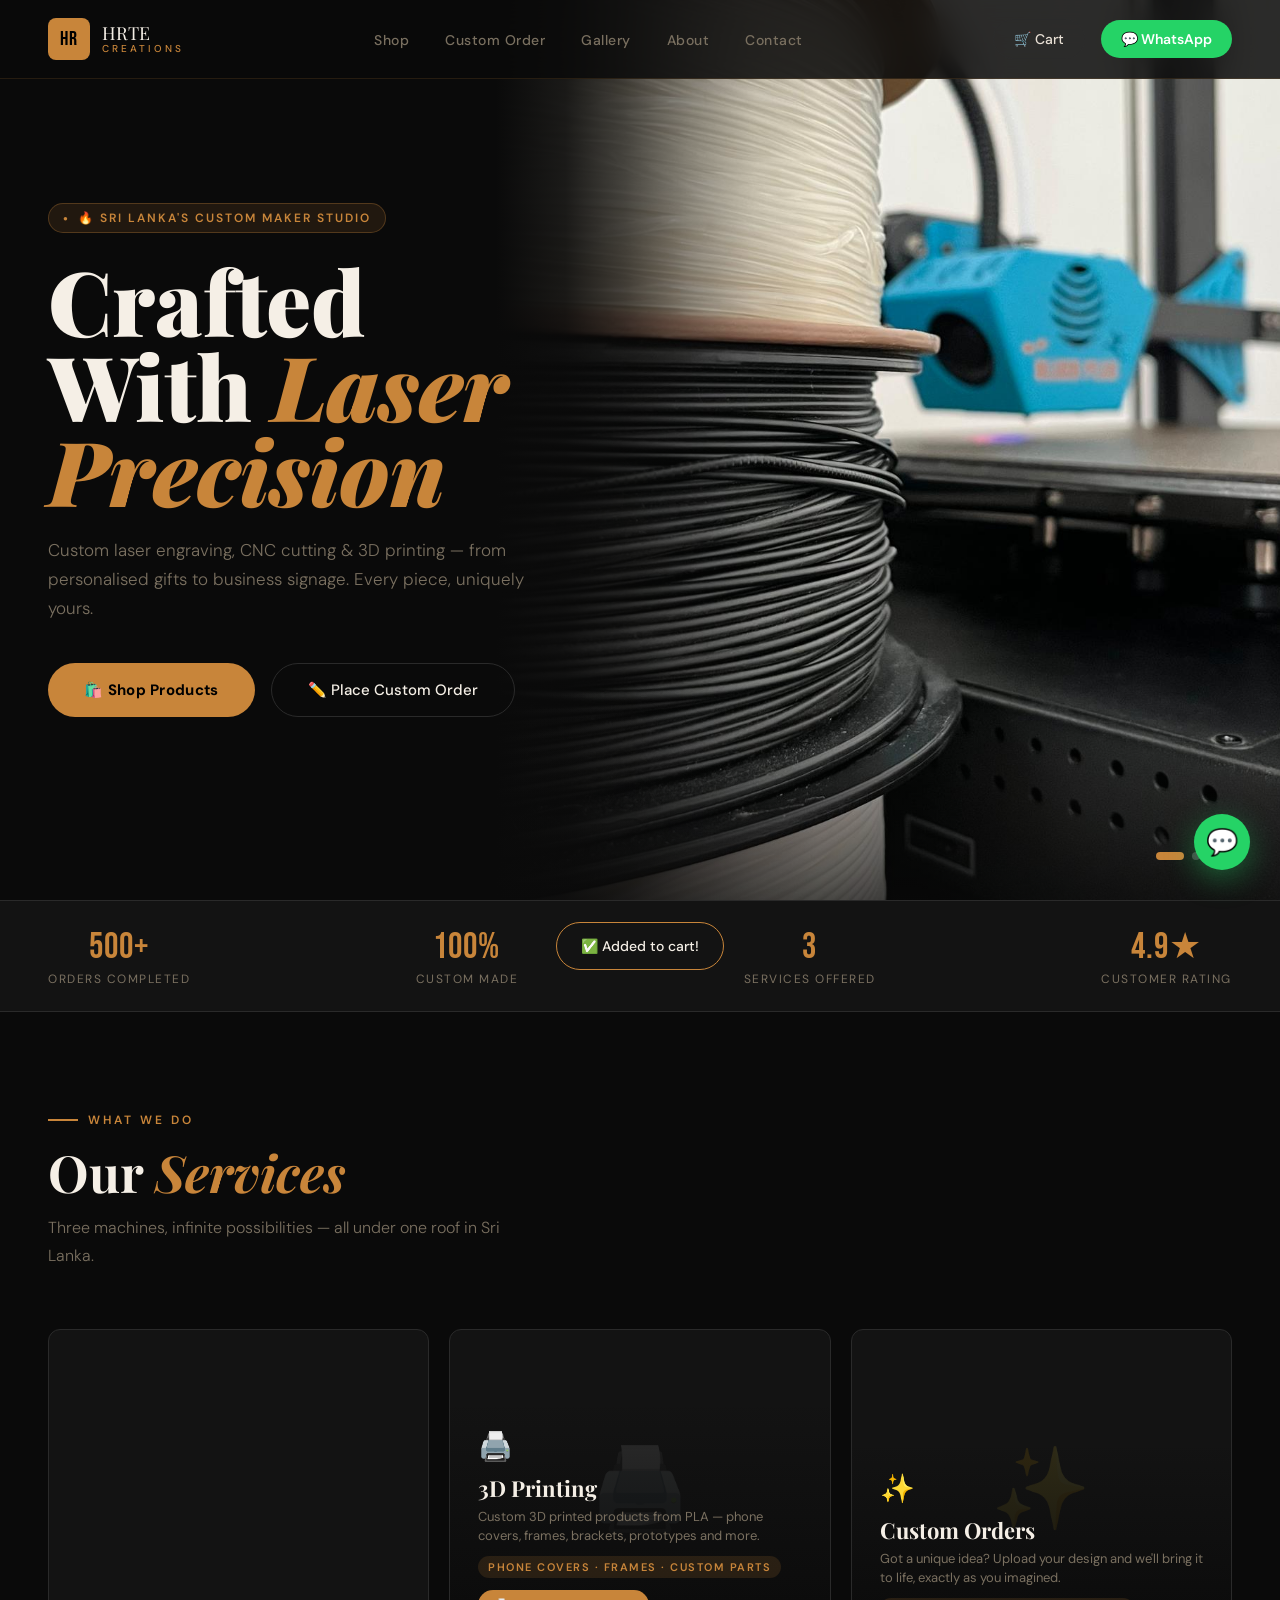
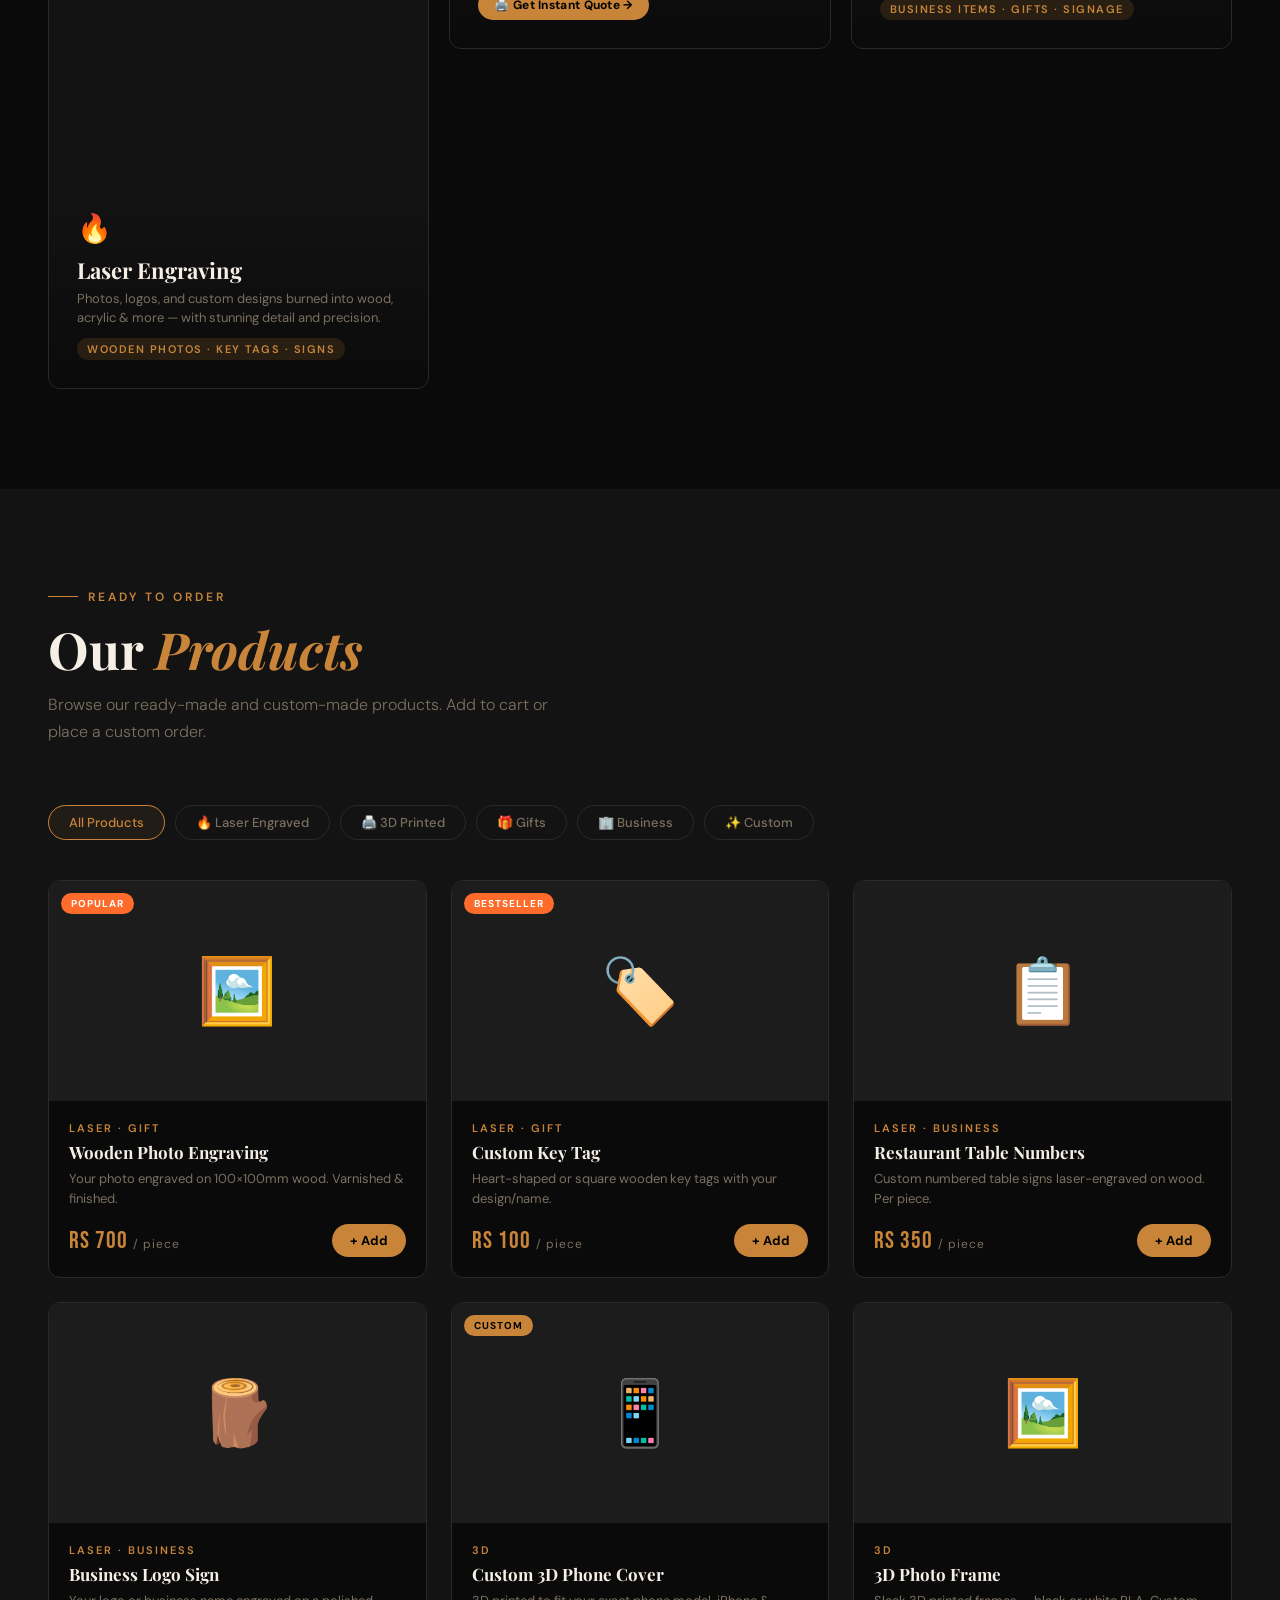
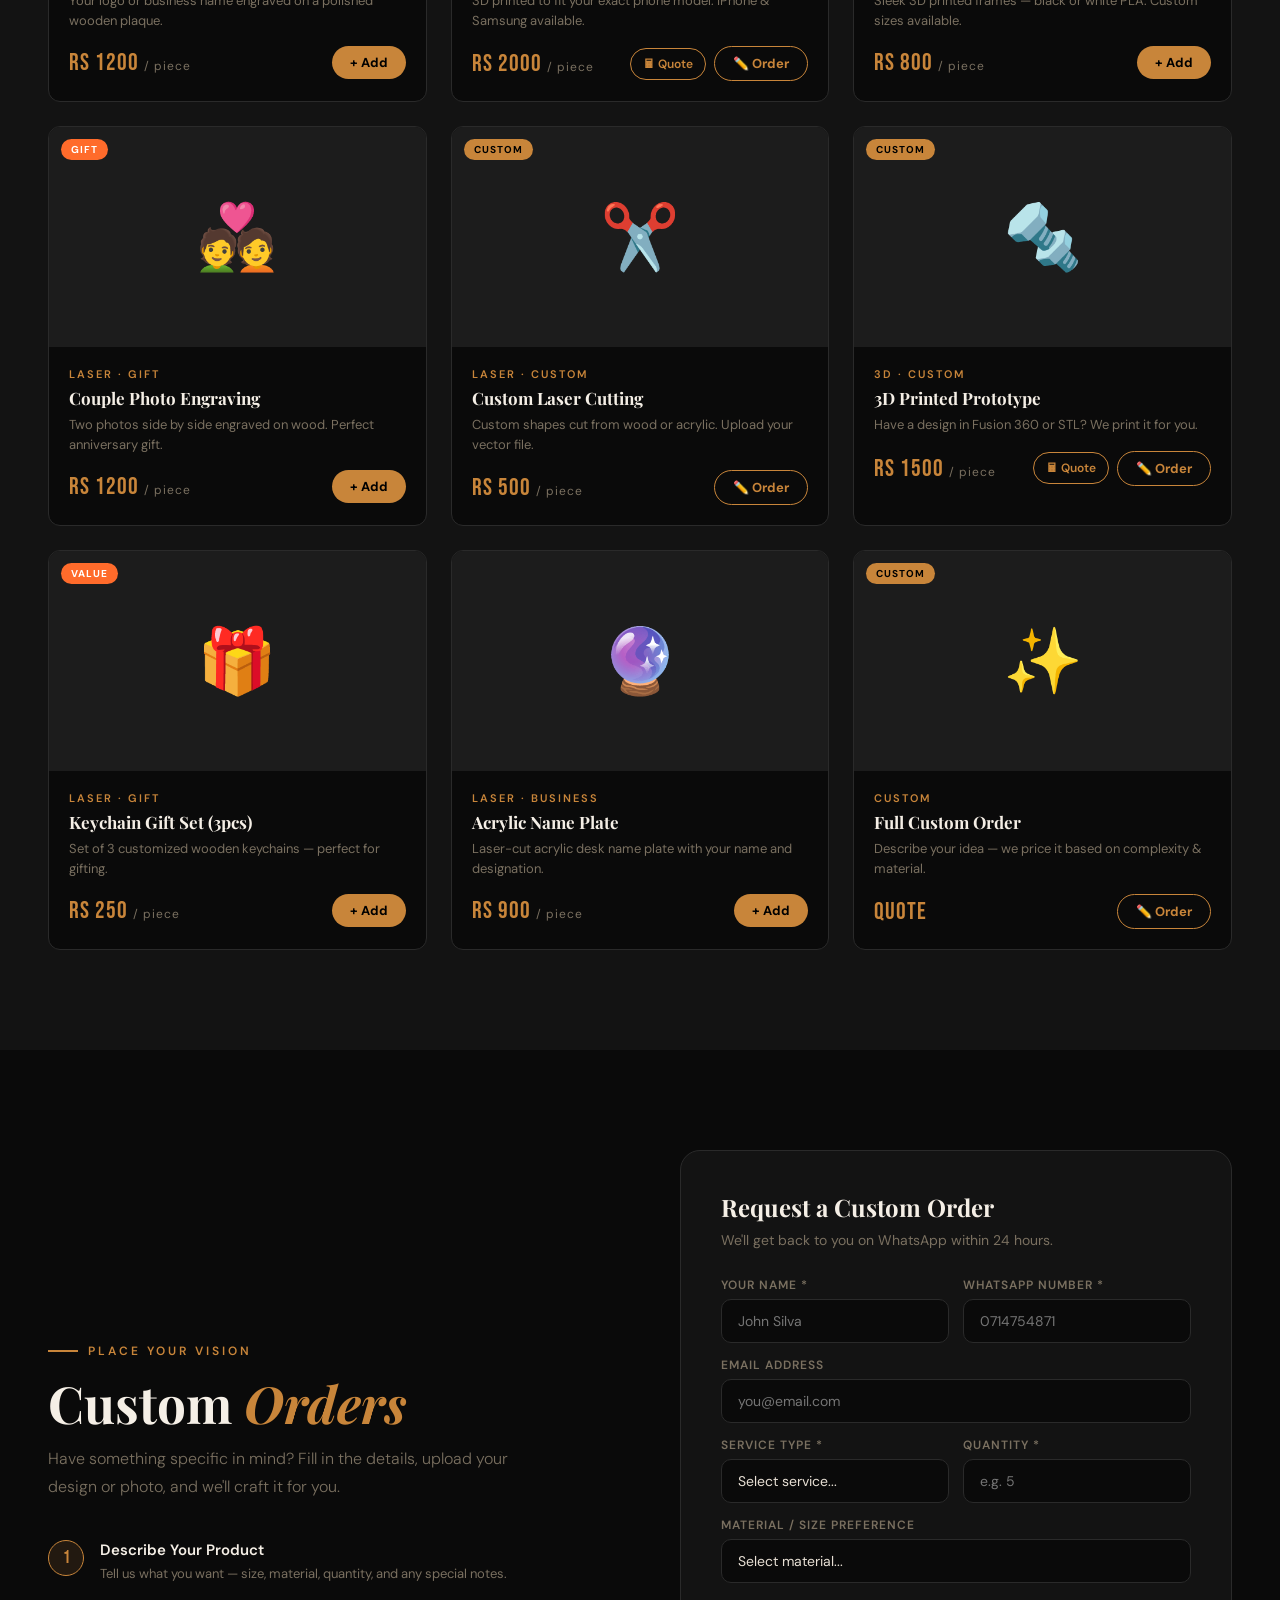
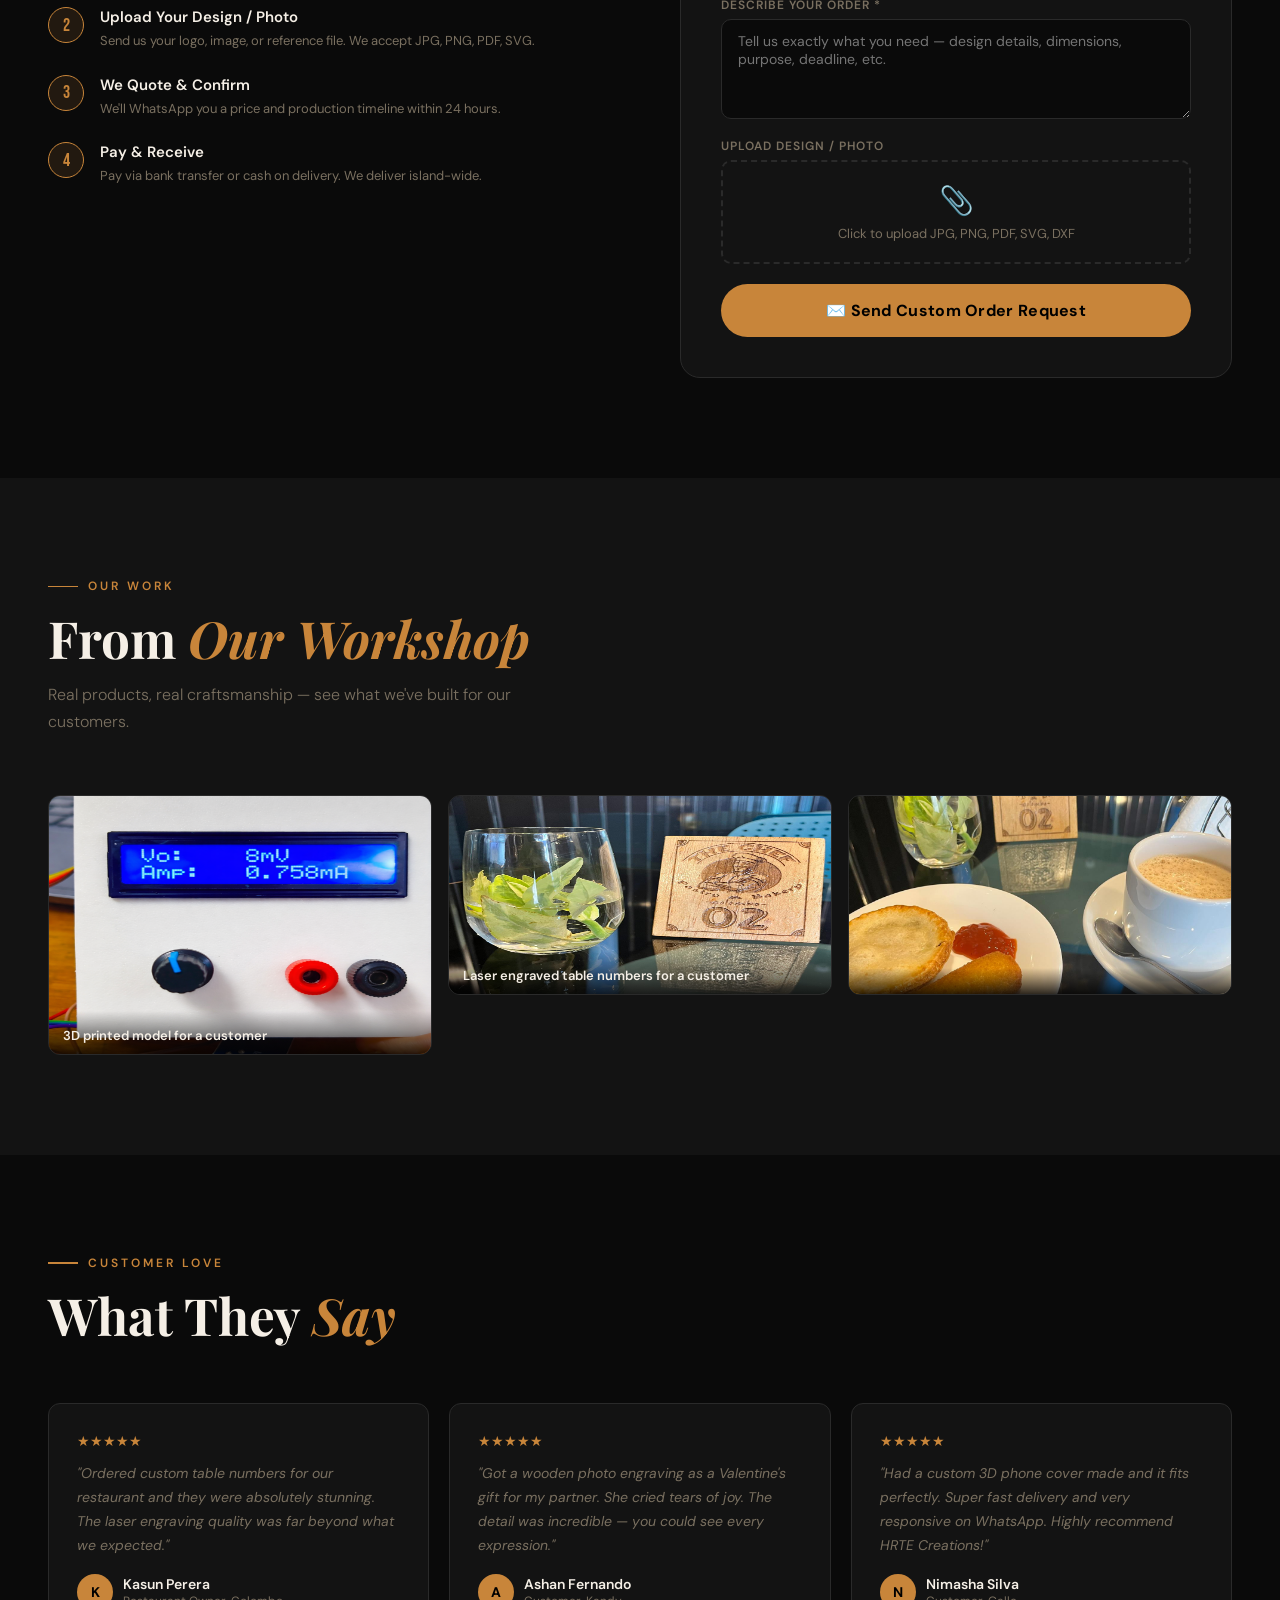
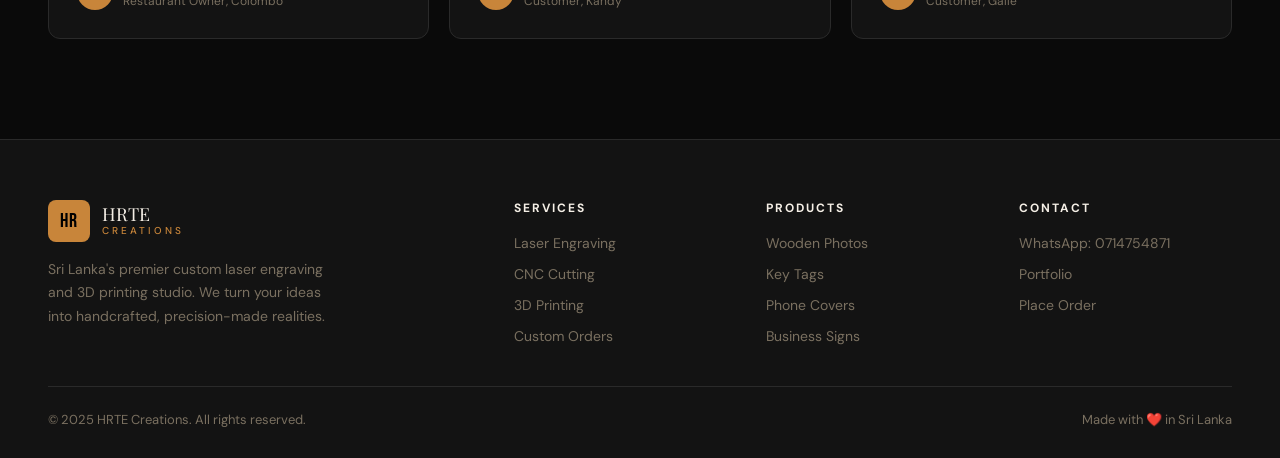
==== commit 514ede55: "Update index.html" ====
--- a/index.html
+++ b/index.html
@@ -256,11 +256,11 @@
   </div>
   <div class="gallery-grid reveal">
     <div class="gallery-item">
-      <img src="images/work1.png" style="width:100%;height:100%;object-fit:cover;" />
+      <img src="images/work1.png" style="width:100%;height:100%;" />
       <div class="gallery-item-label">3D printed model for a customer</div></div> 
     
     <div class="gallery-item">
-      <img src="images/work2.jpeg" style="width:100%;height:100%;object-fit:cover;" />
+      <img src="images/work2.jpeg" style="width:100%;height:100%;" />
       <div class="gallery-item-label">Laser engraved table numbers for a customer</div></div>
     
       <div class="gallery-item">
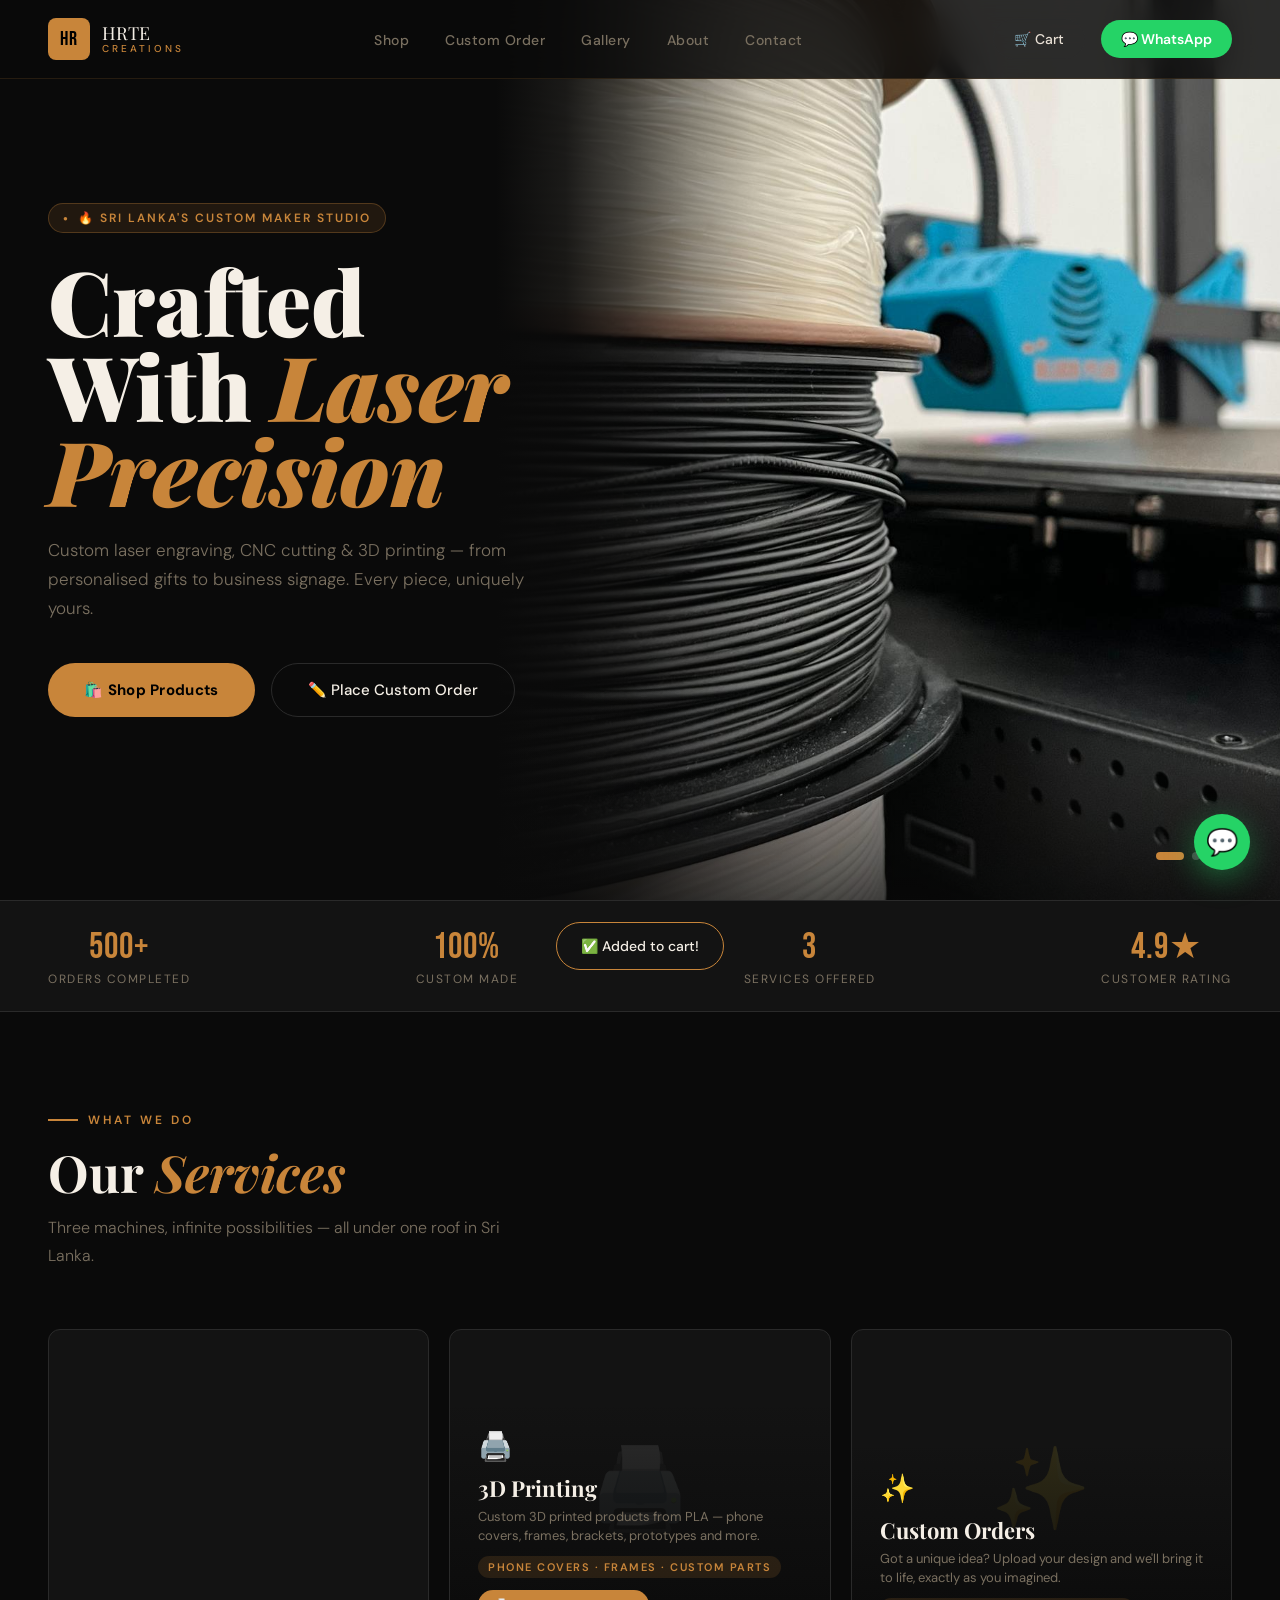
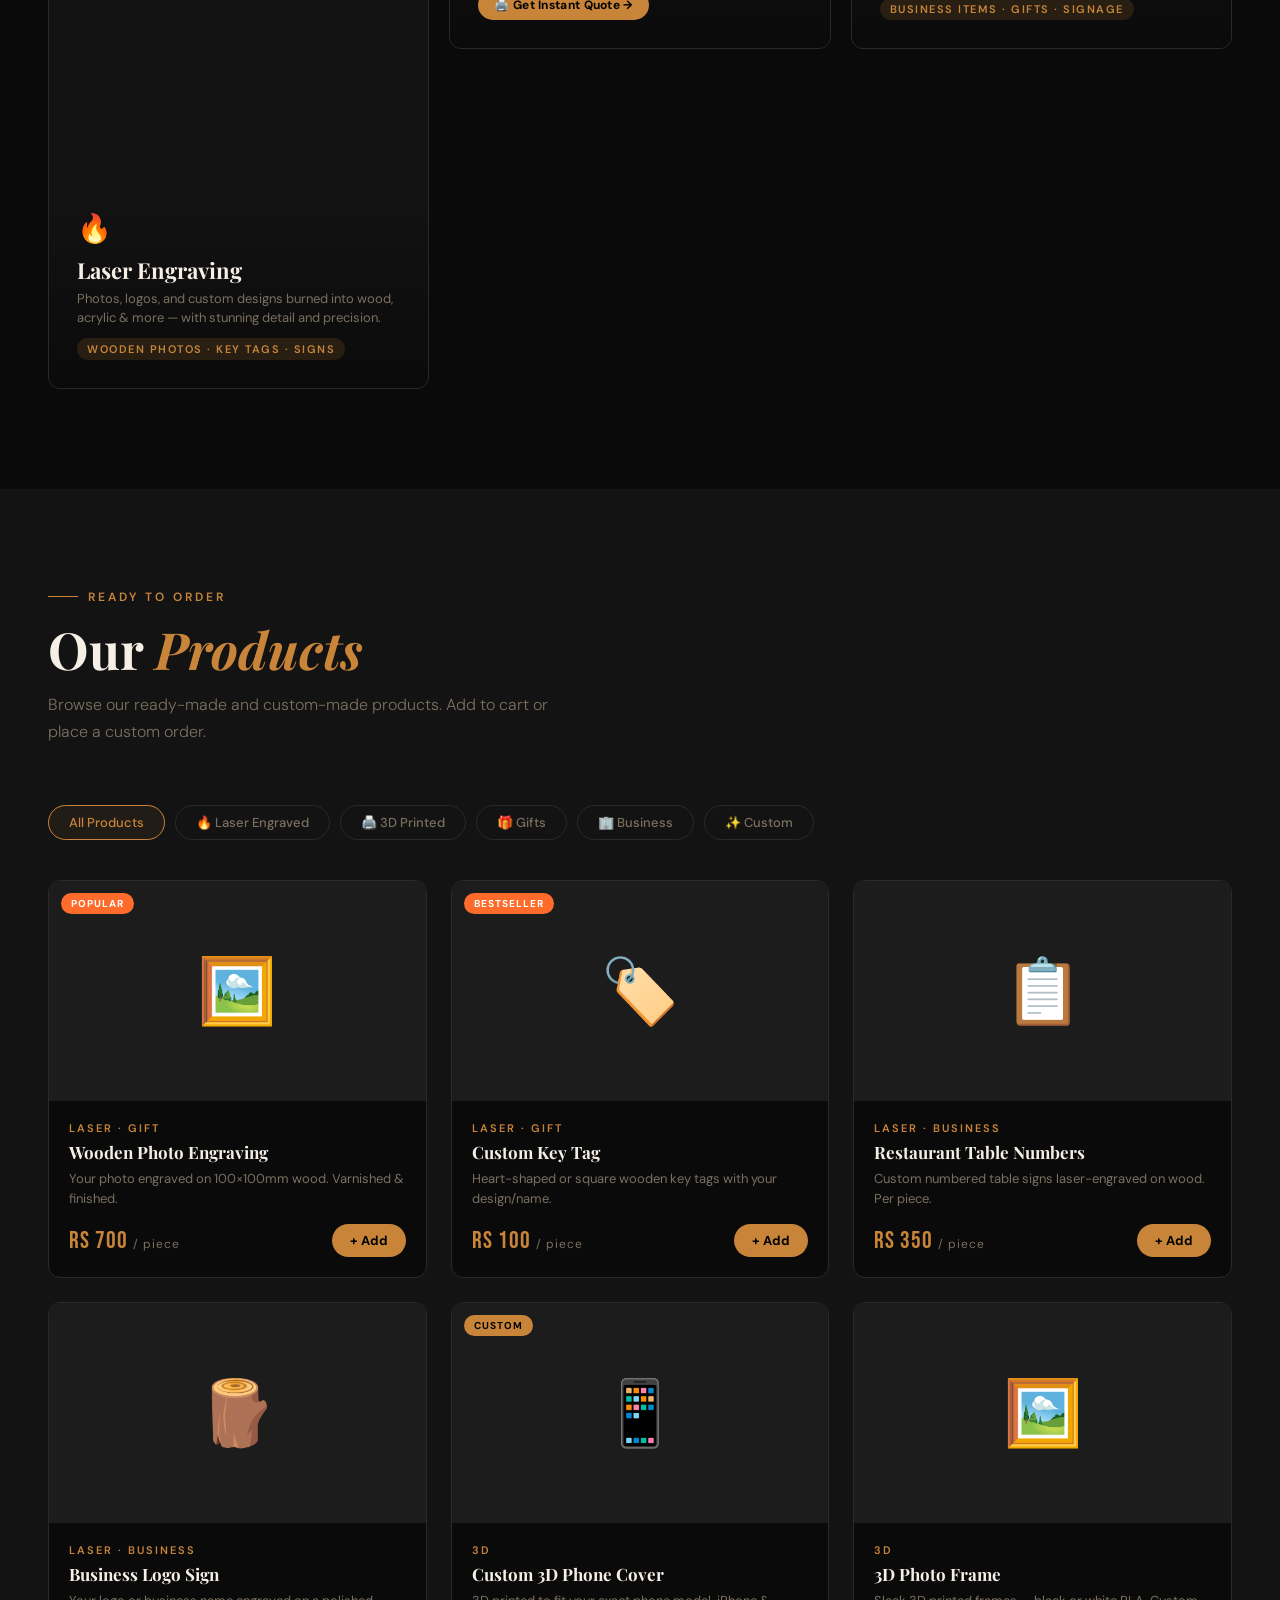
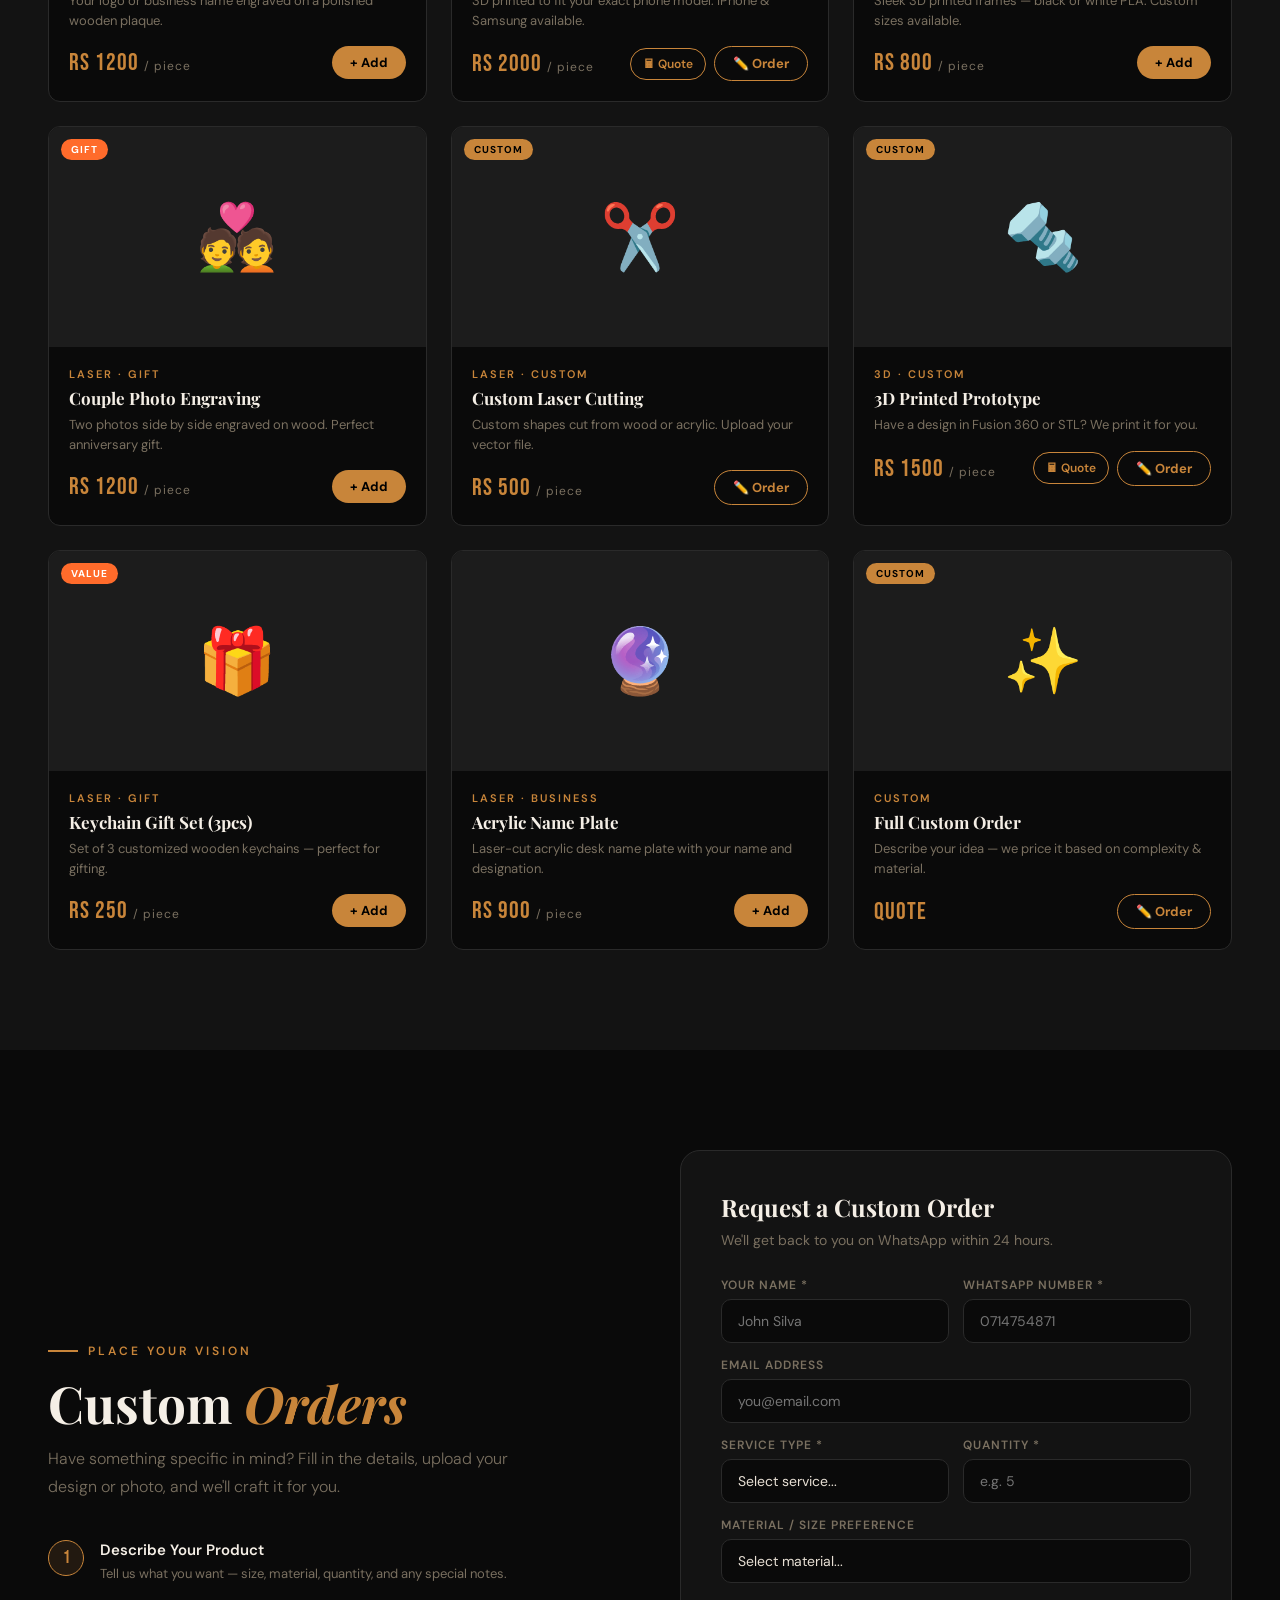
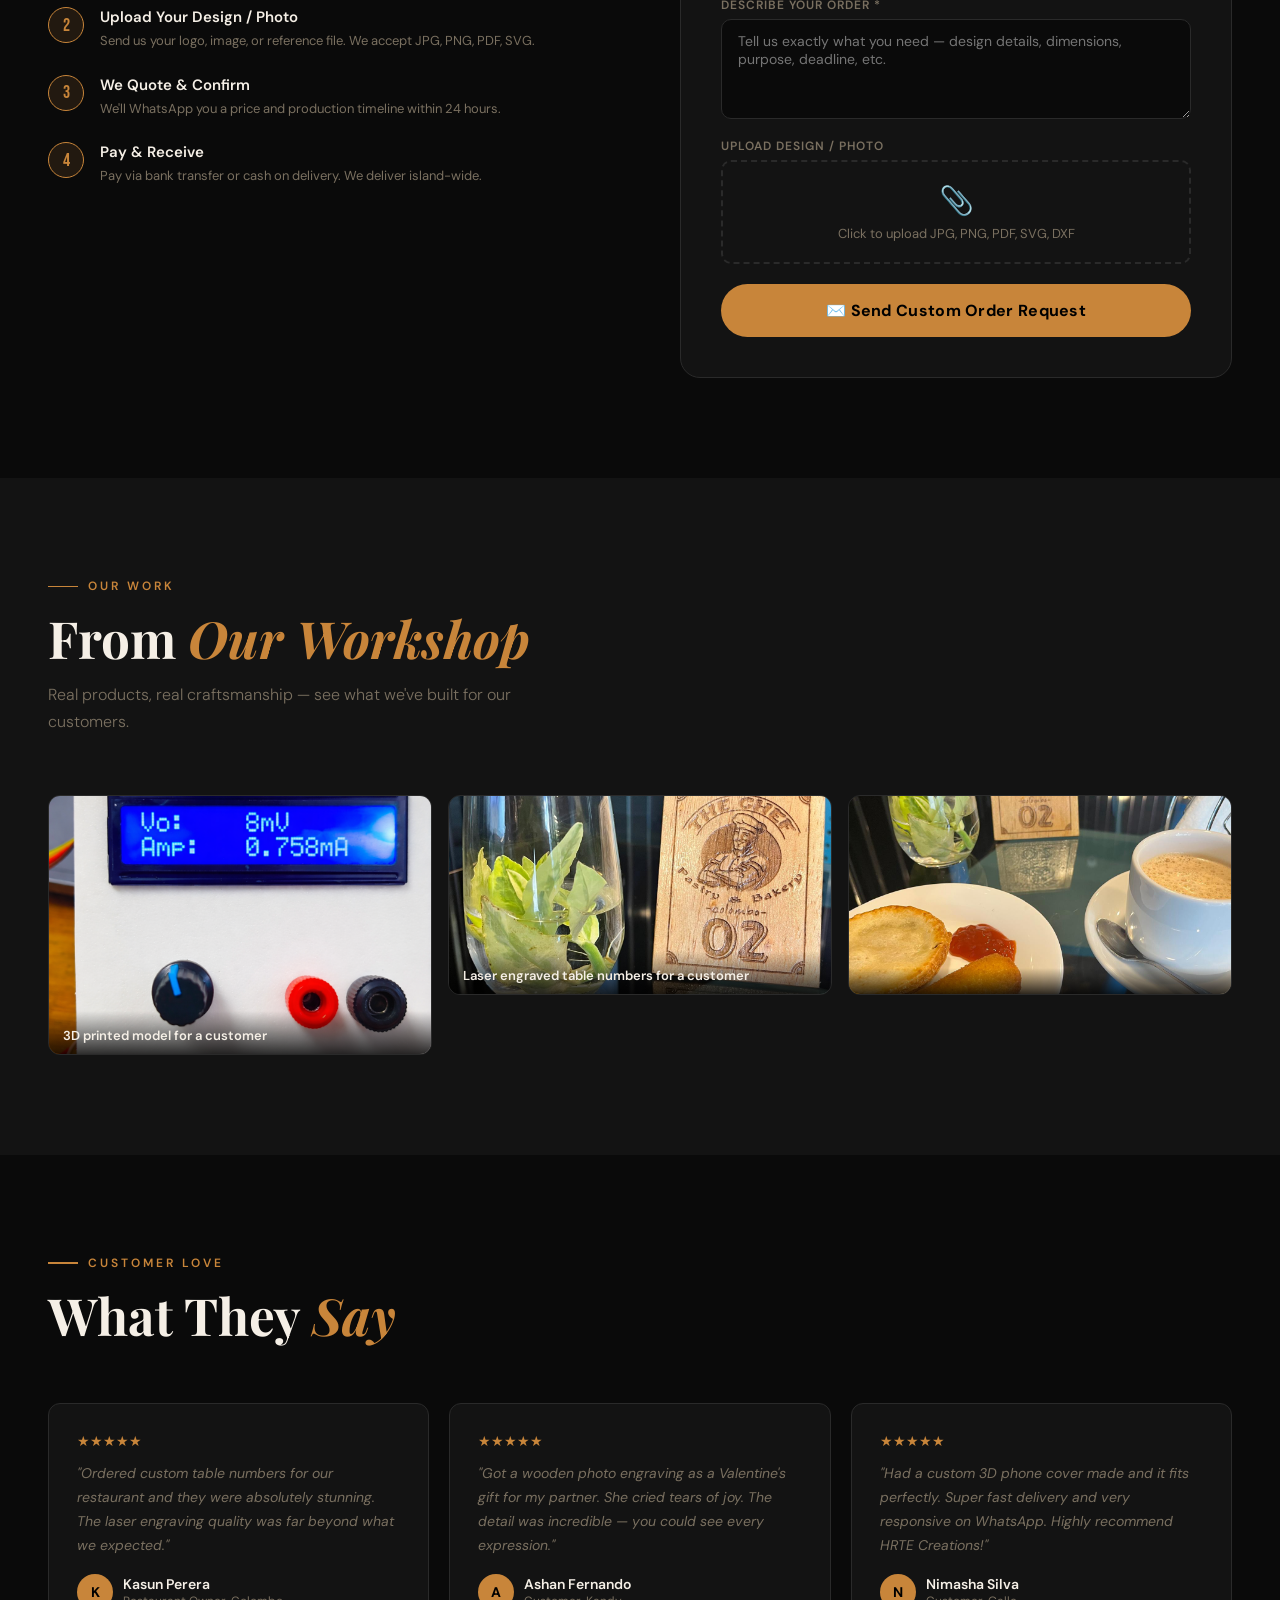
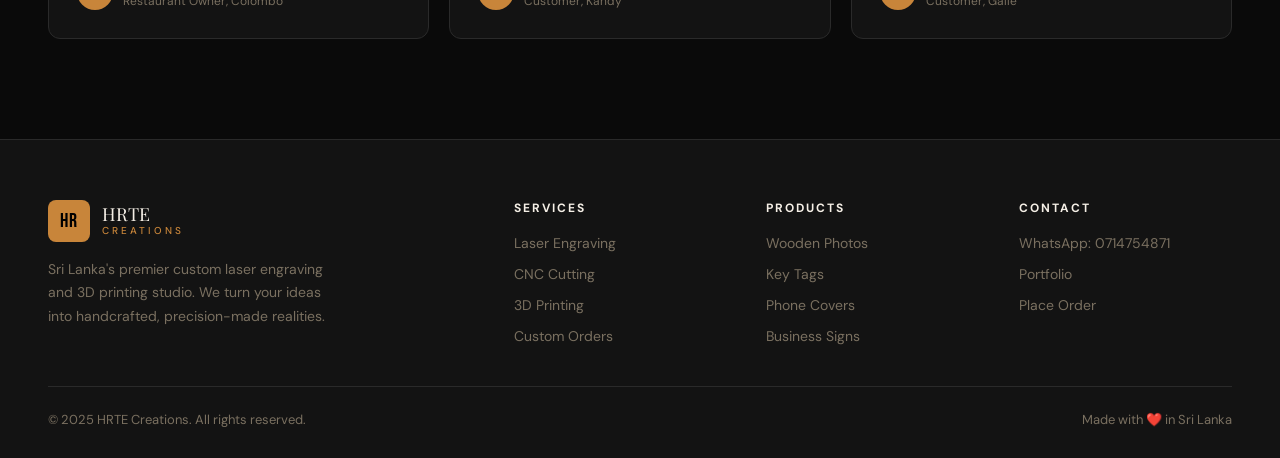
==== commit 1223377f: "Update index.html" ====
--- a/index.html
+++ b/index.html
@@ -256,15 +256,15 @@
   </div>
   <div class="gallery-grid reveal">
     <div class="gallery-item">
-      <img src="images/work1.png" style="width:100%;height:100%;" />
+      <img src="images/work1.png" style="width:100%;height:100%;object-fit:cover;" />
       <div class="gallery-item-label">3D printed model for a customer</div></div> 
     
     <div class="gallery-item">
-      <img src="images/work2.jpeg" style="width:100%;height:100%;" />
+      <img src="images/work2.jpeg" style="width:100%;height:100%;object-fit:cover;" />
       <div class="gallery-item-label">Laser engraved table numbers for a customer</div></div>
     
       <div class="gallery-item">
-      <img src="images/work3.jpeg" style="width:100%;height:100%;object-fit:cover;" />
+      <img src="images/work3.jpeg" style="width:200%;height:200%;object-fit:cover;" />
       <div class="gallery-item-label"></div></div>
   
   </div>
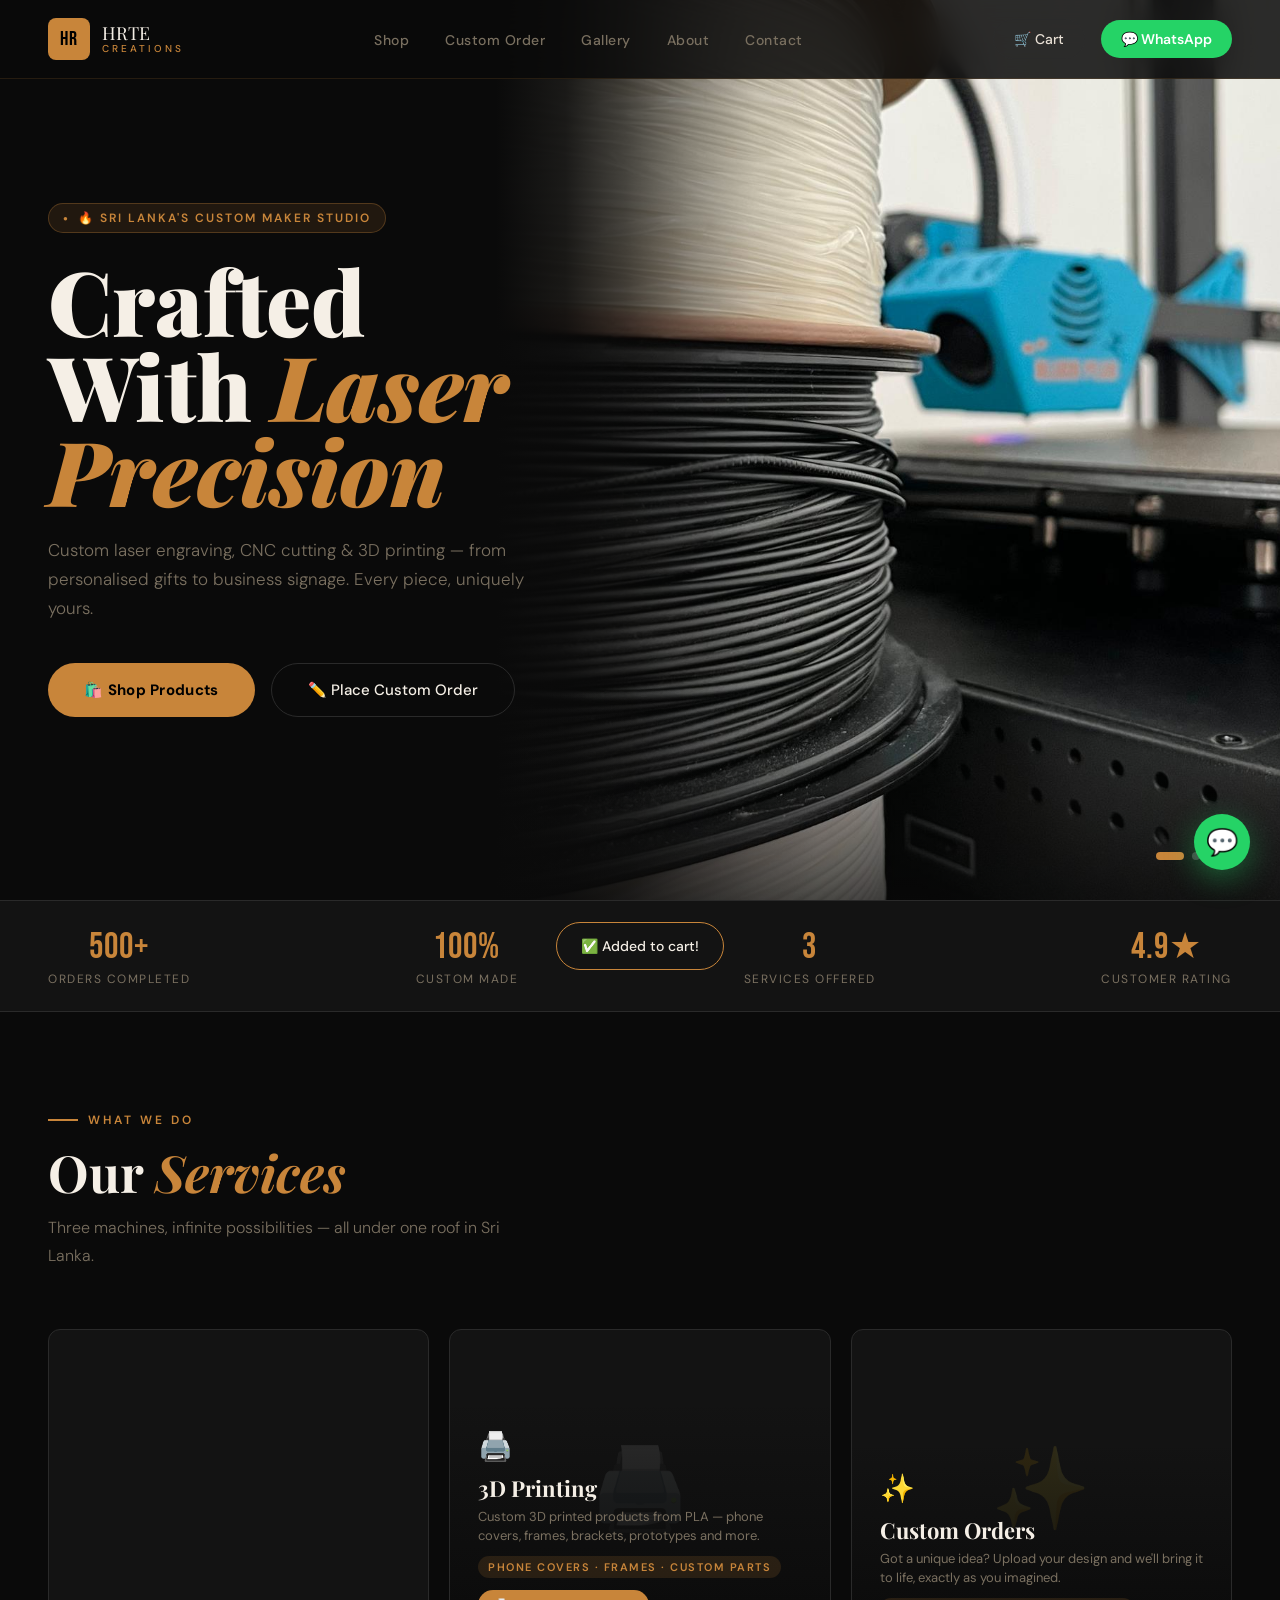
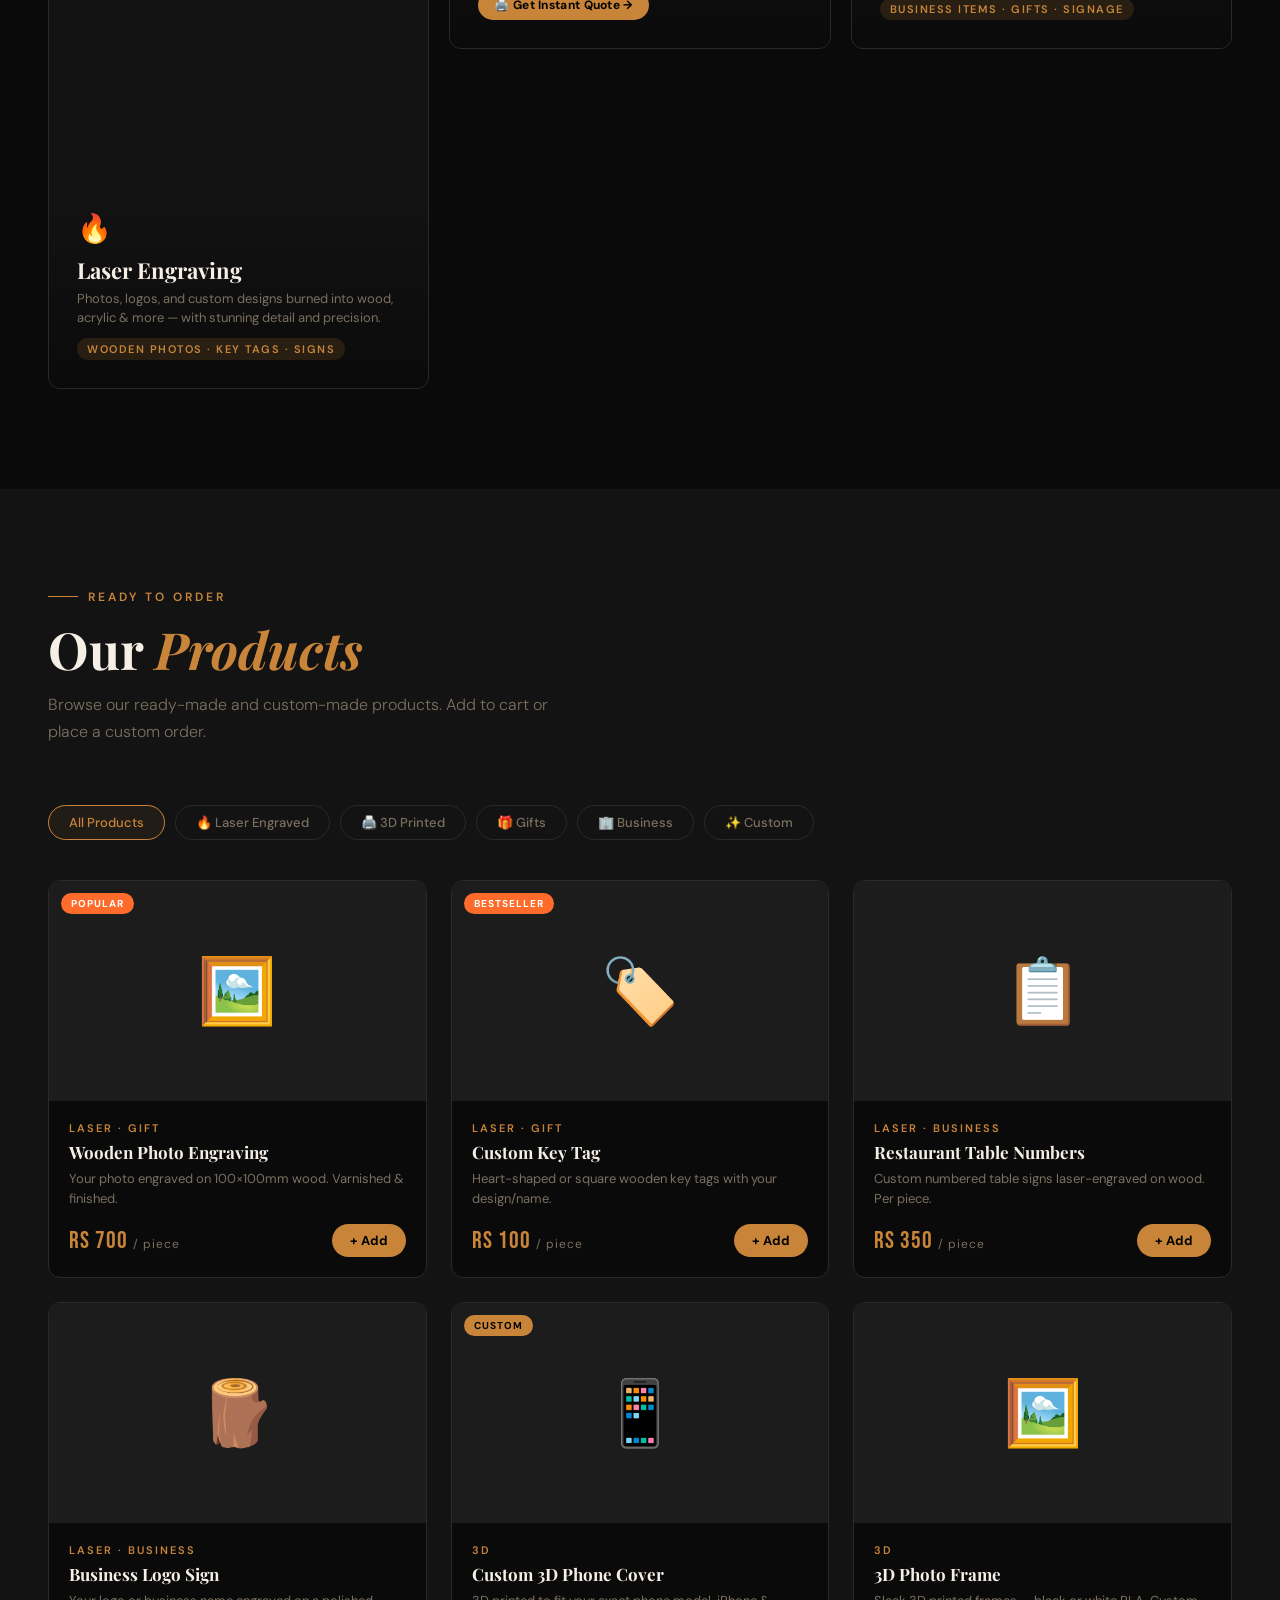
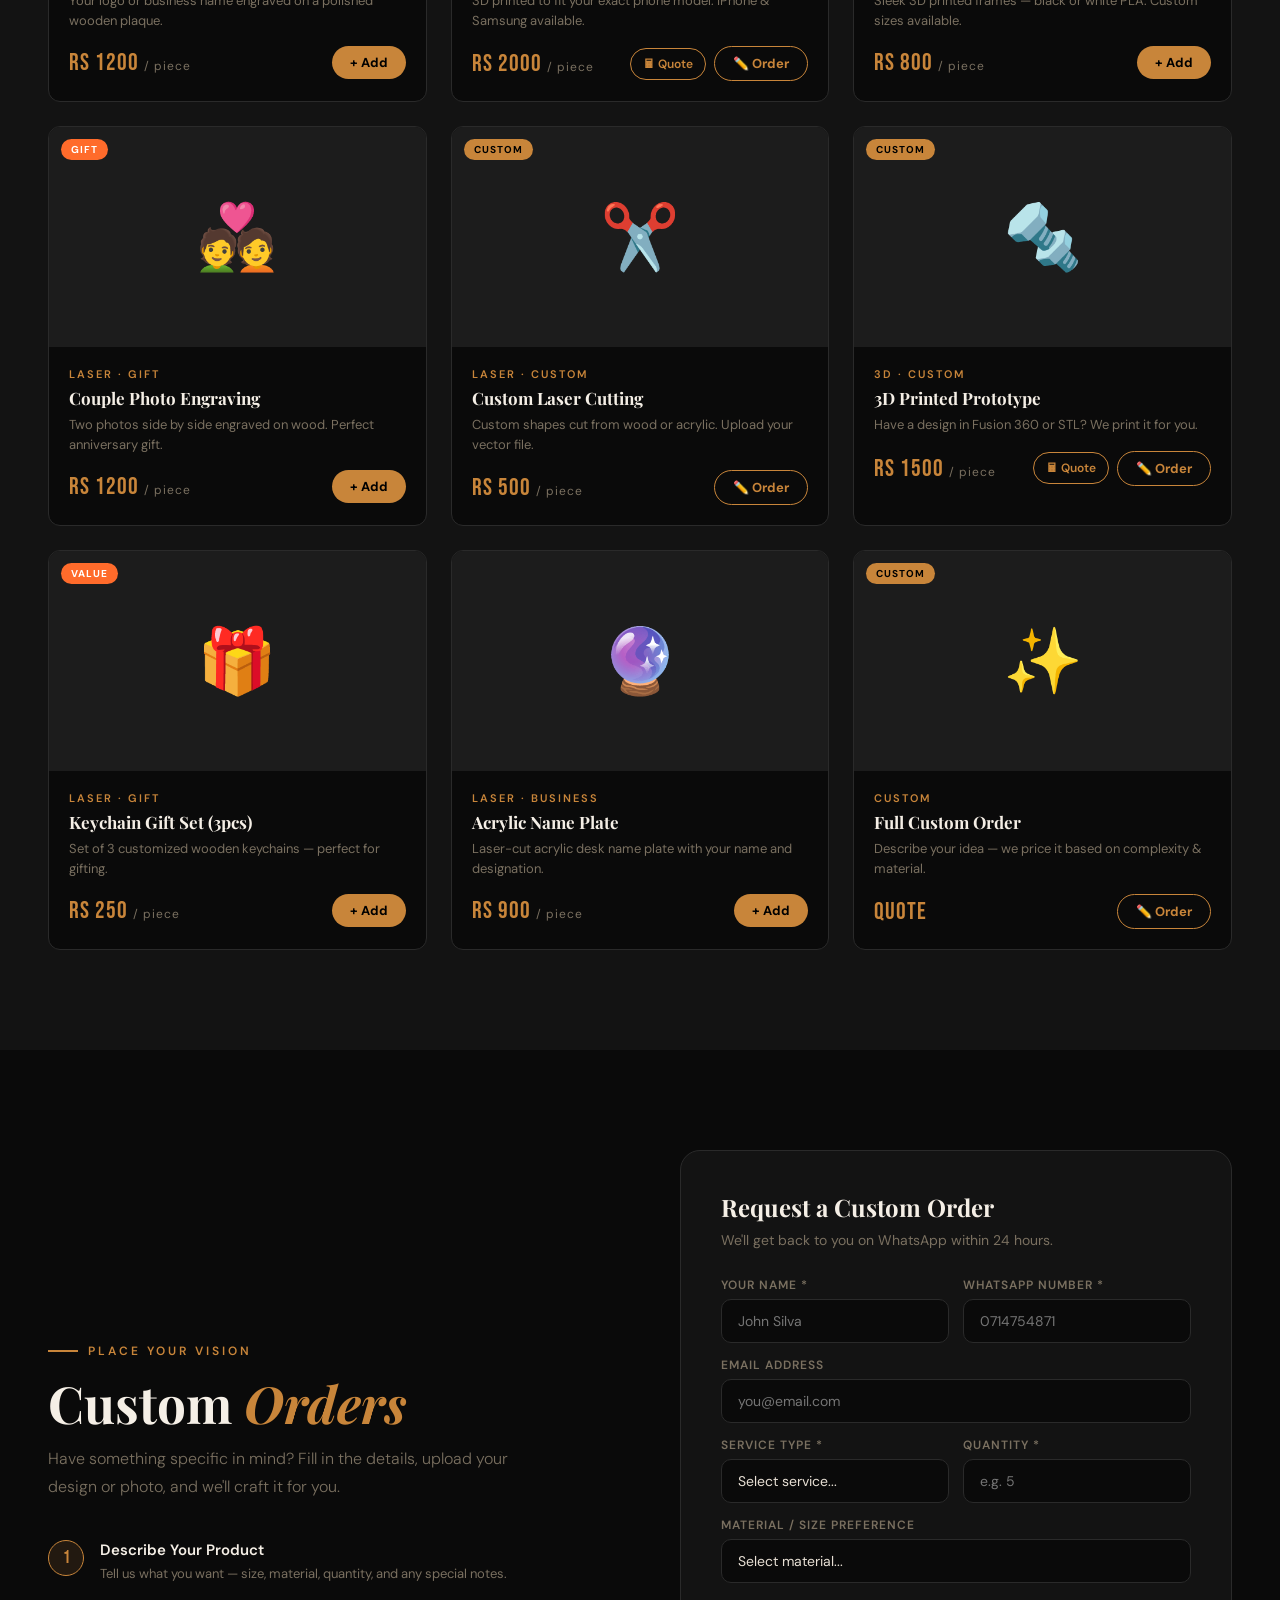
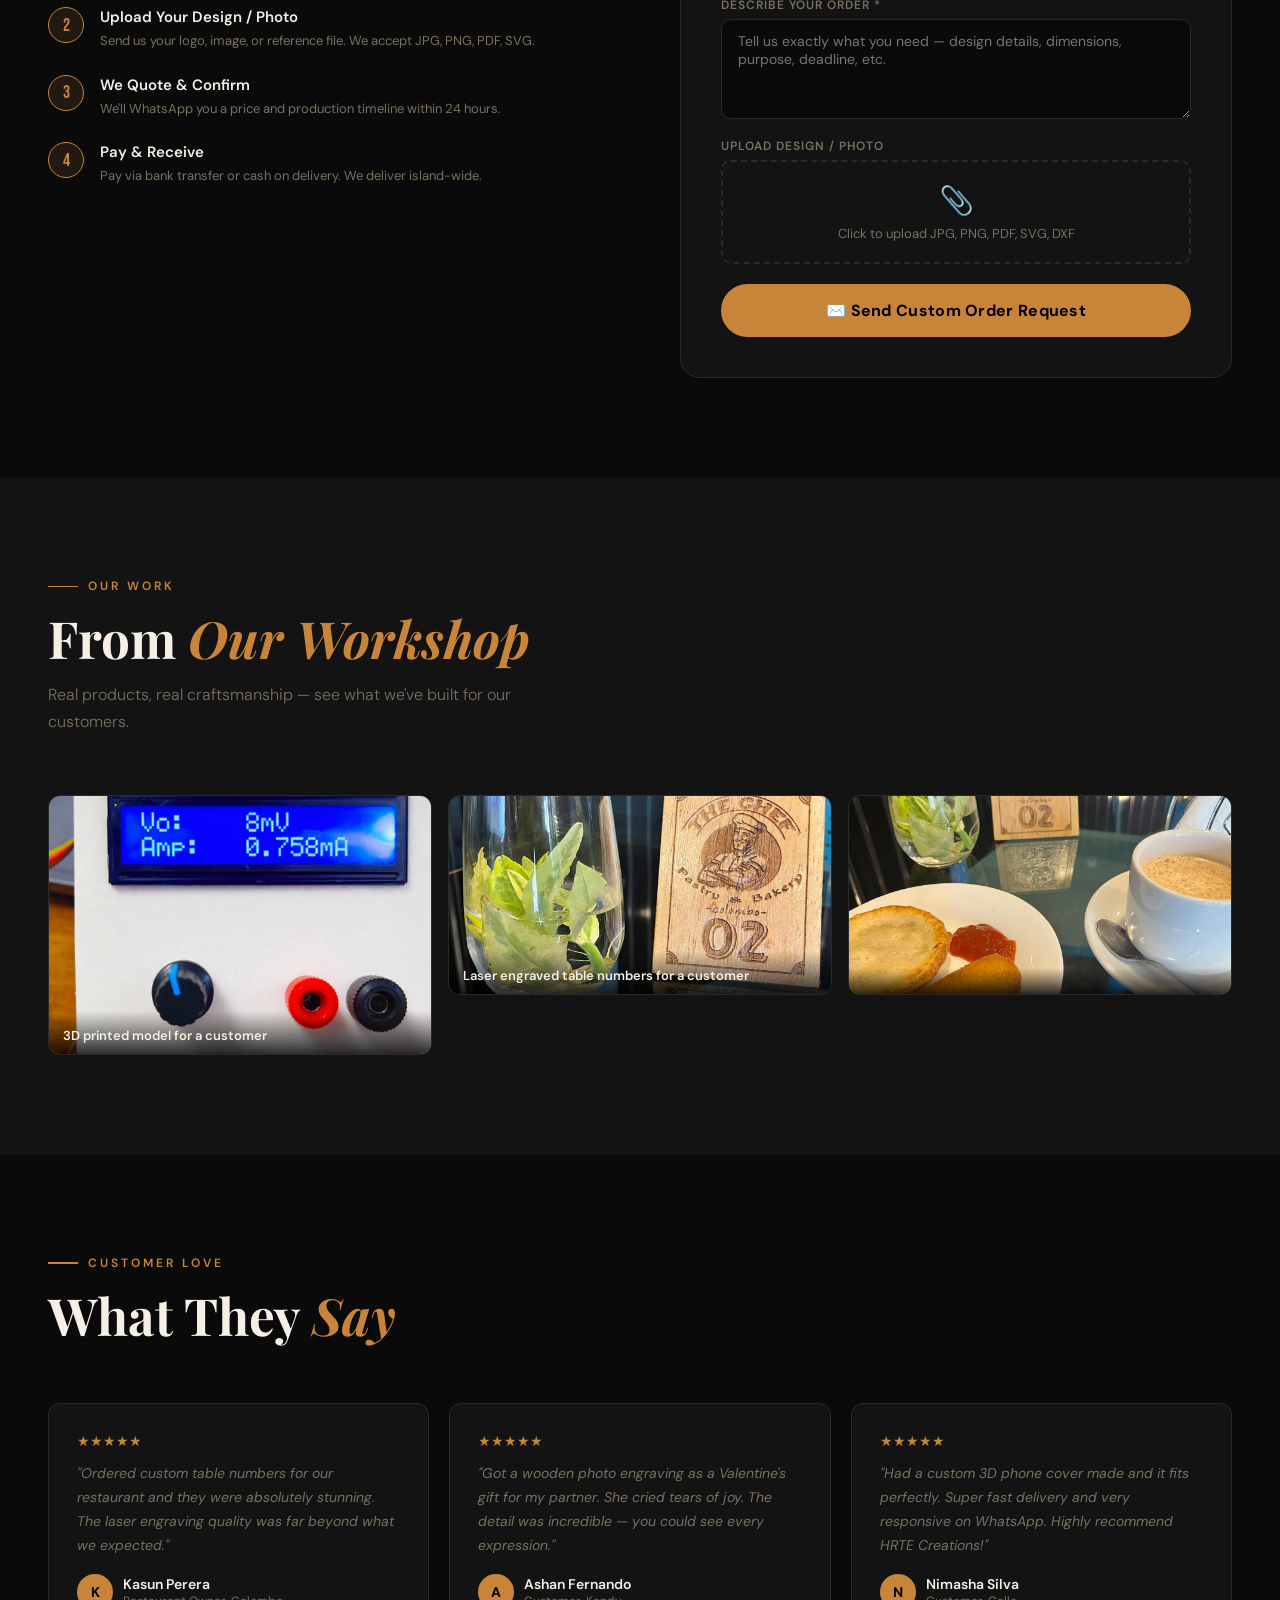
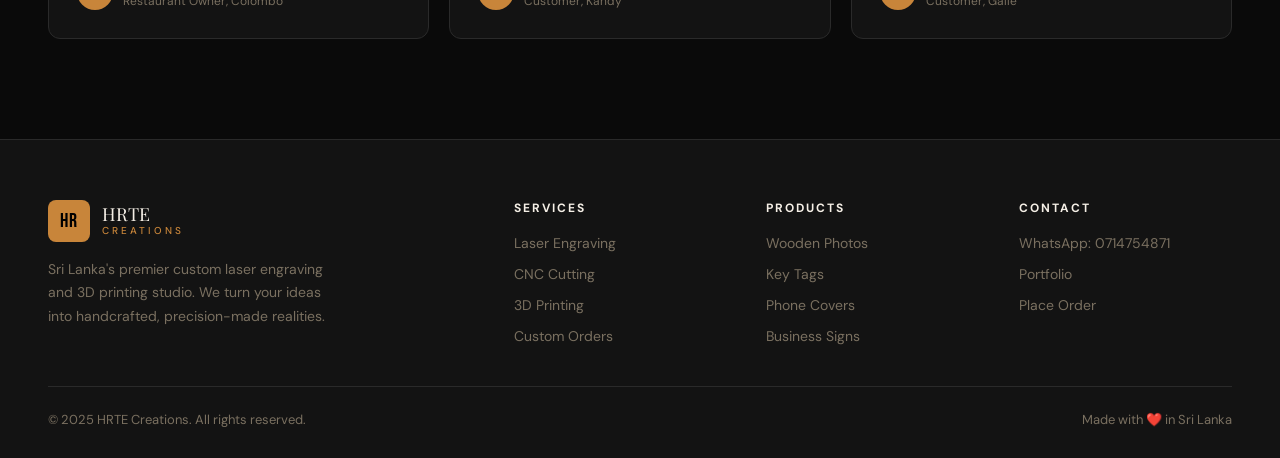
==== commit 6a35bf8f: "Update index.html" ====
--- a/index.html
+++ b/index.html
@@ -264,7 +264,7 @@
       <div class="gallery-item-label">Laser engraved table numbers for a customer</div></div>
     
       <div class="gallery-item">
-      <img src="images/work3.jpeg" style="width:200%;height:200%;object-fit:cover;" />
+      <img src="images/work3.jpeg" style="width:100%;height:200%;object-fit:cover;" />
       <div class="gallery-item-label"></div></div>
   
   </div>
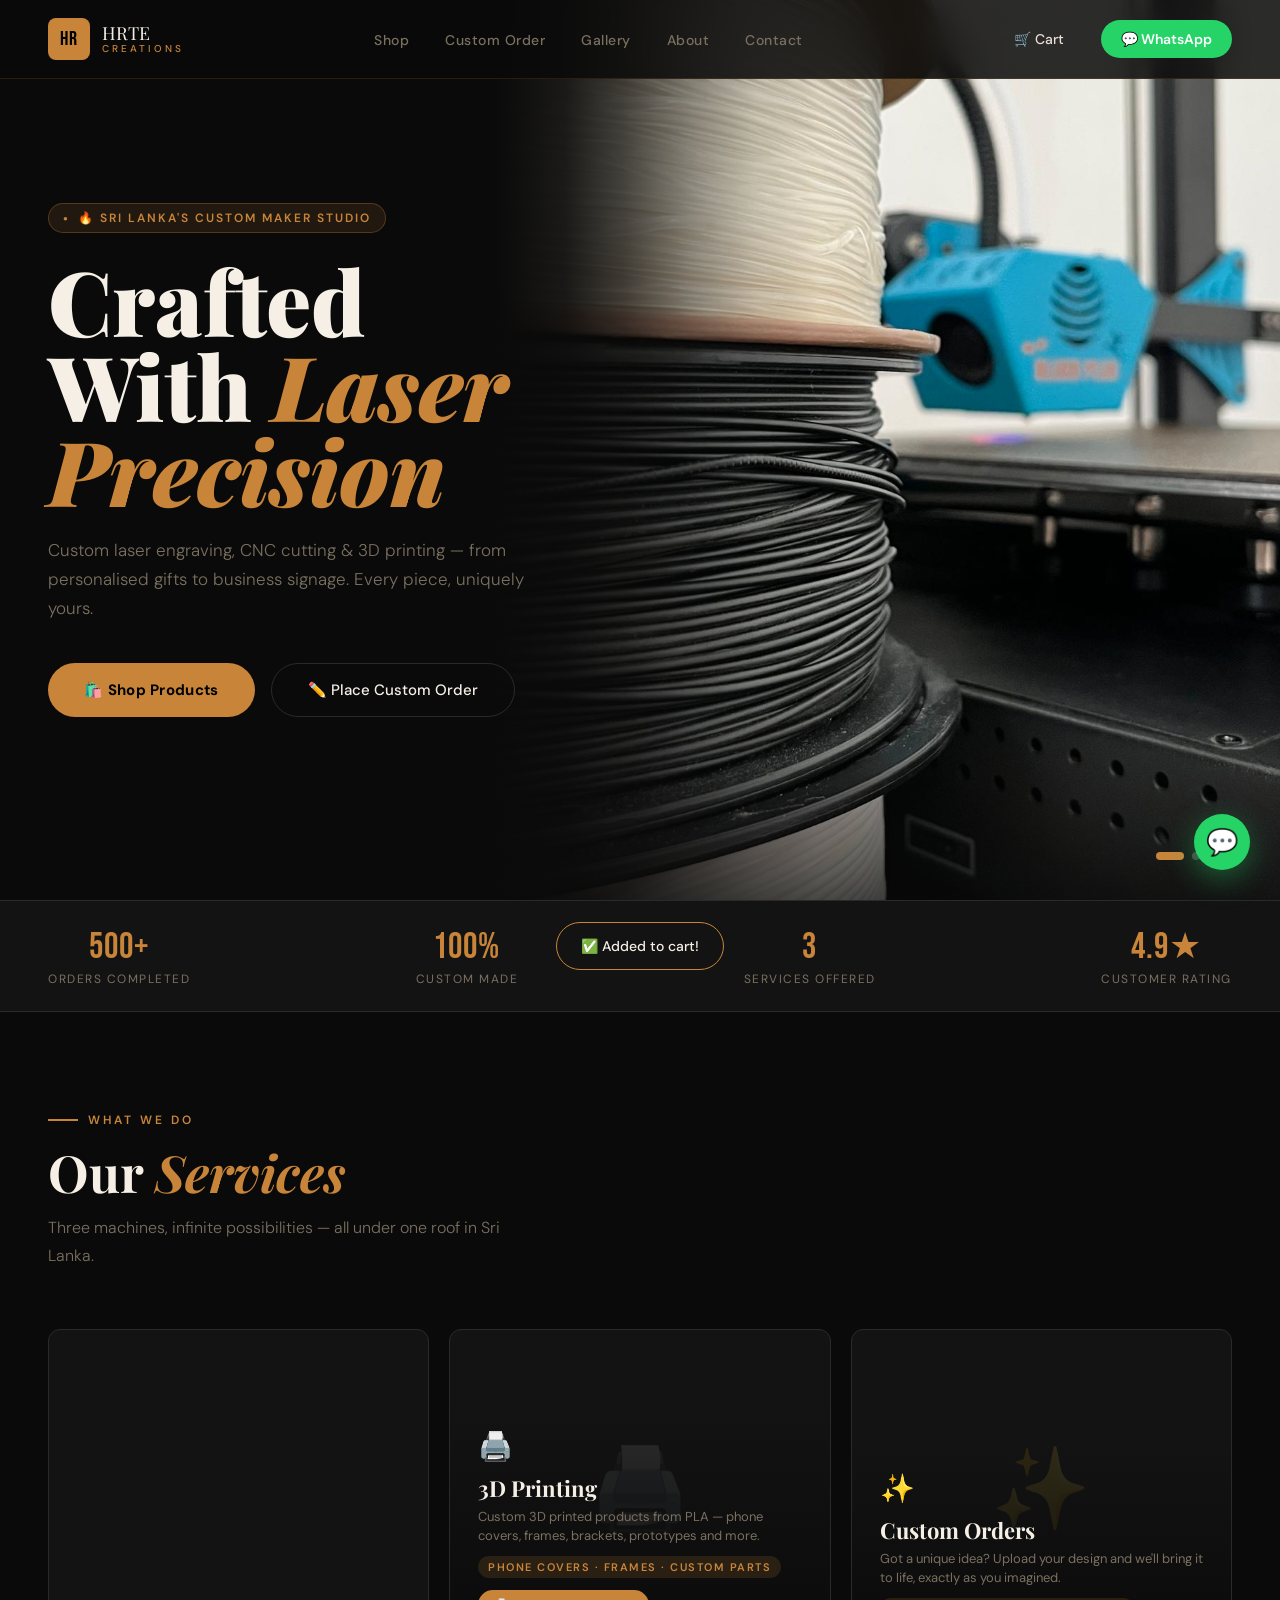
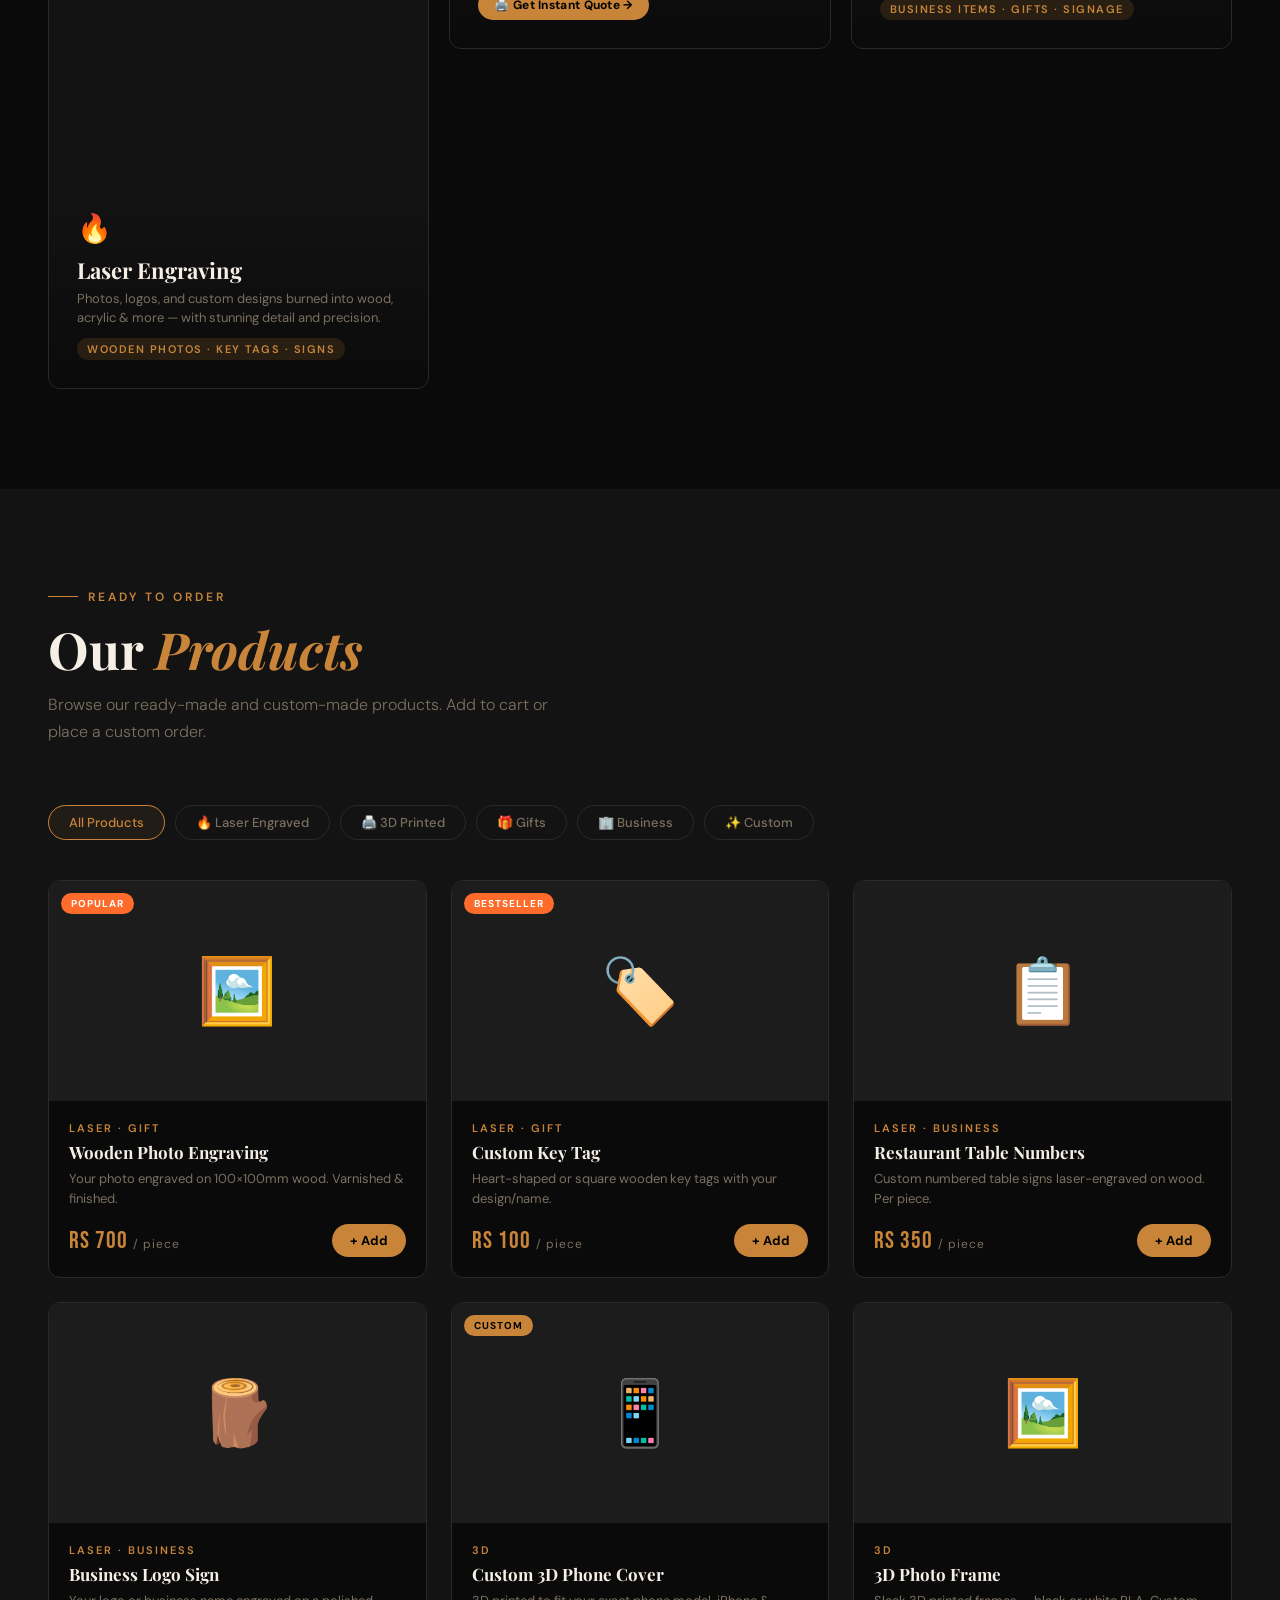
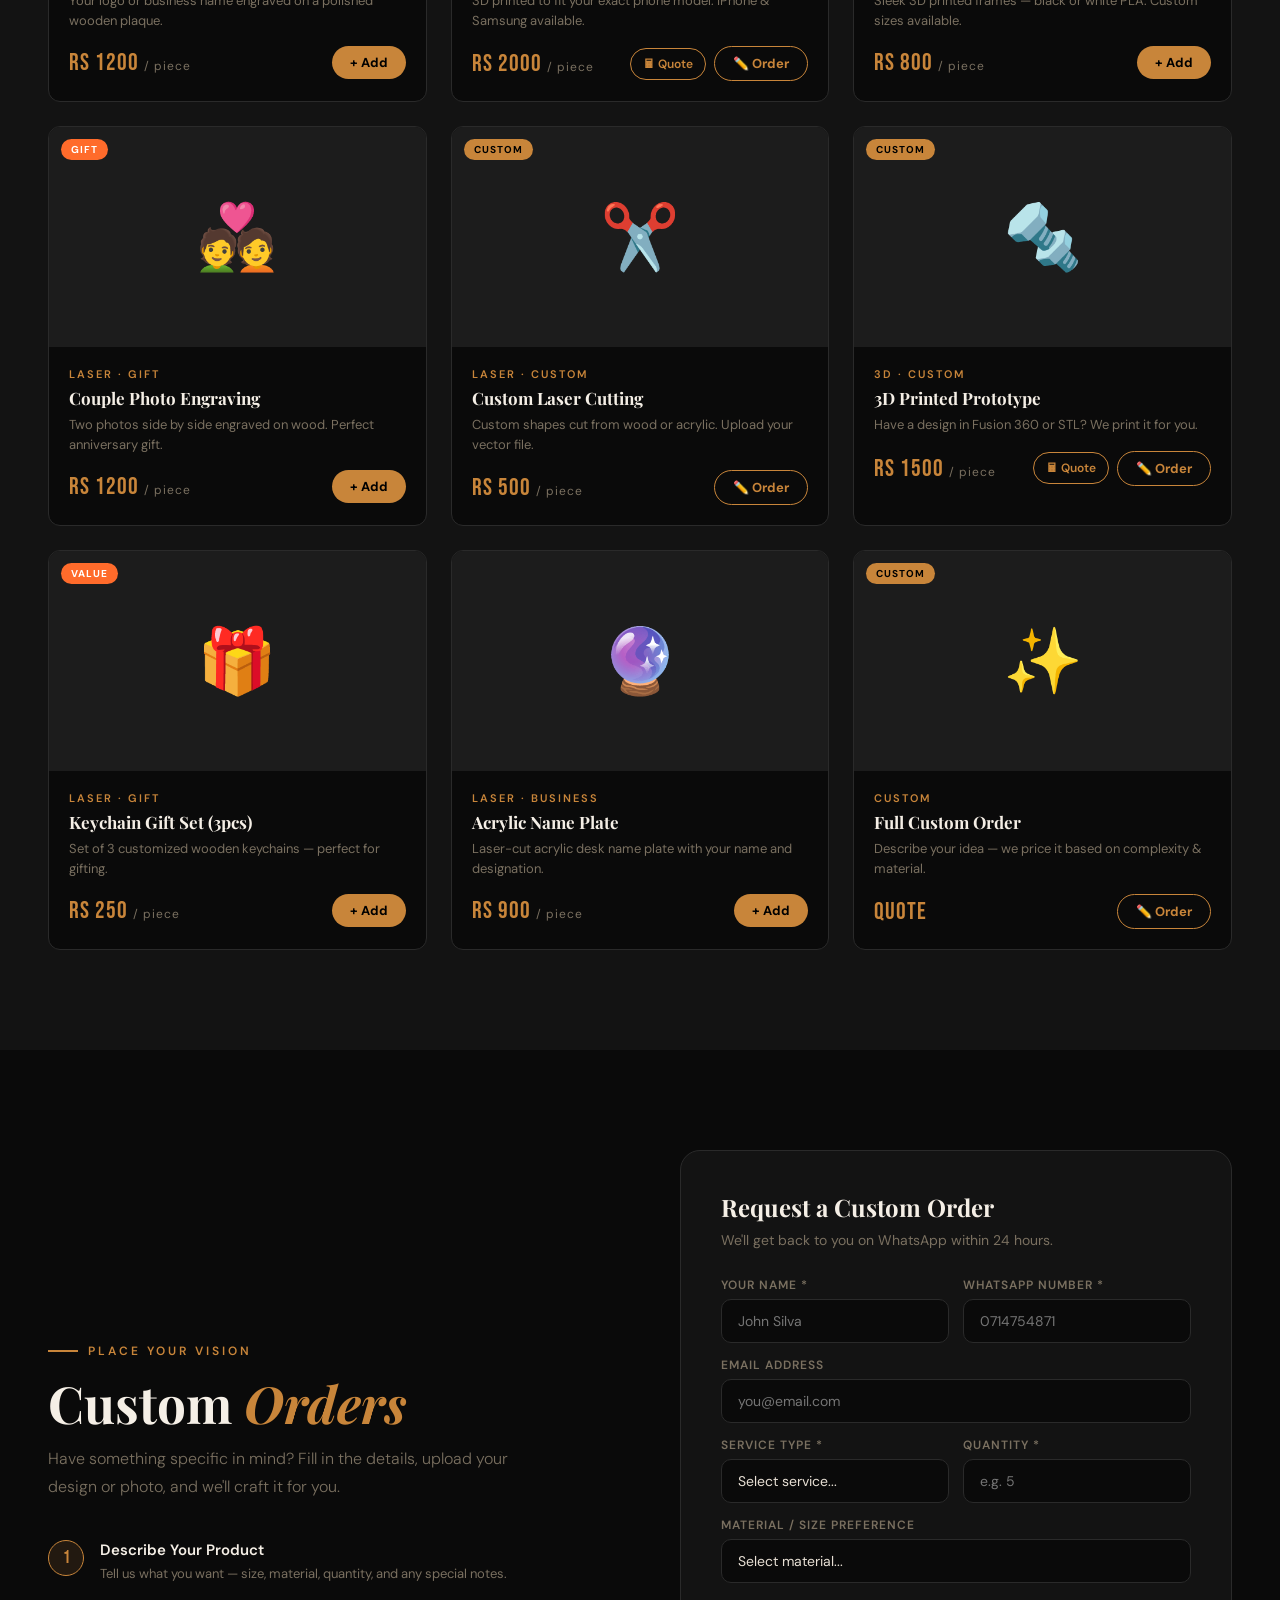
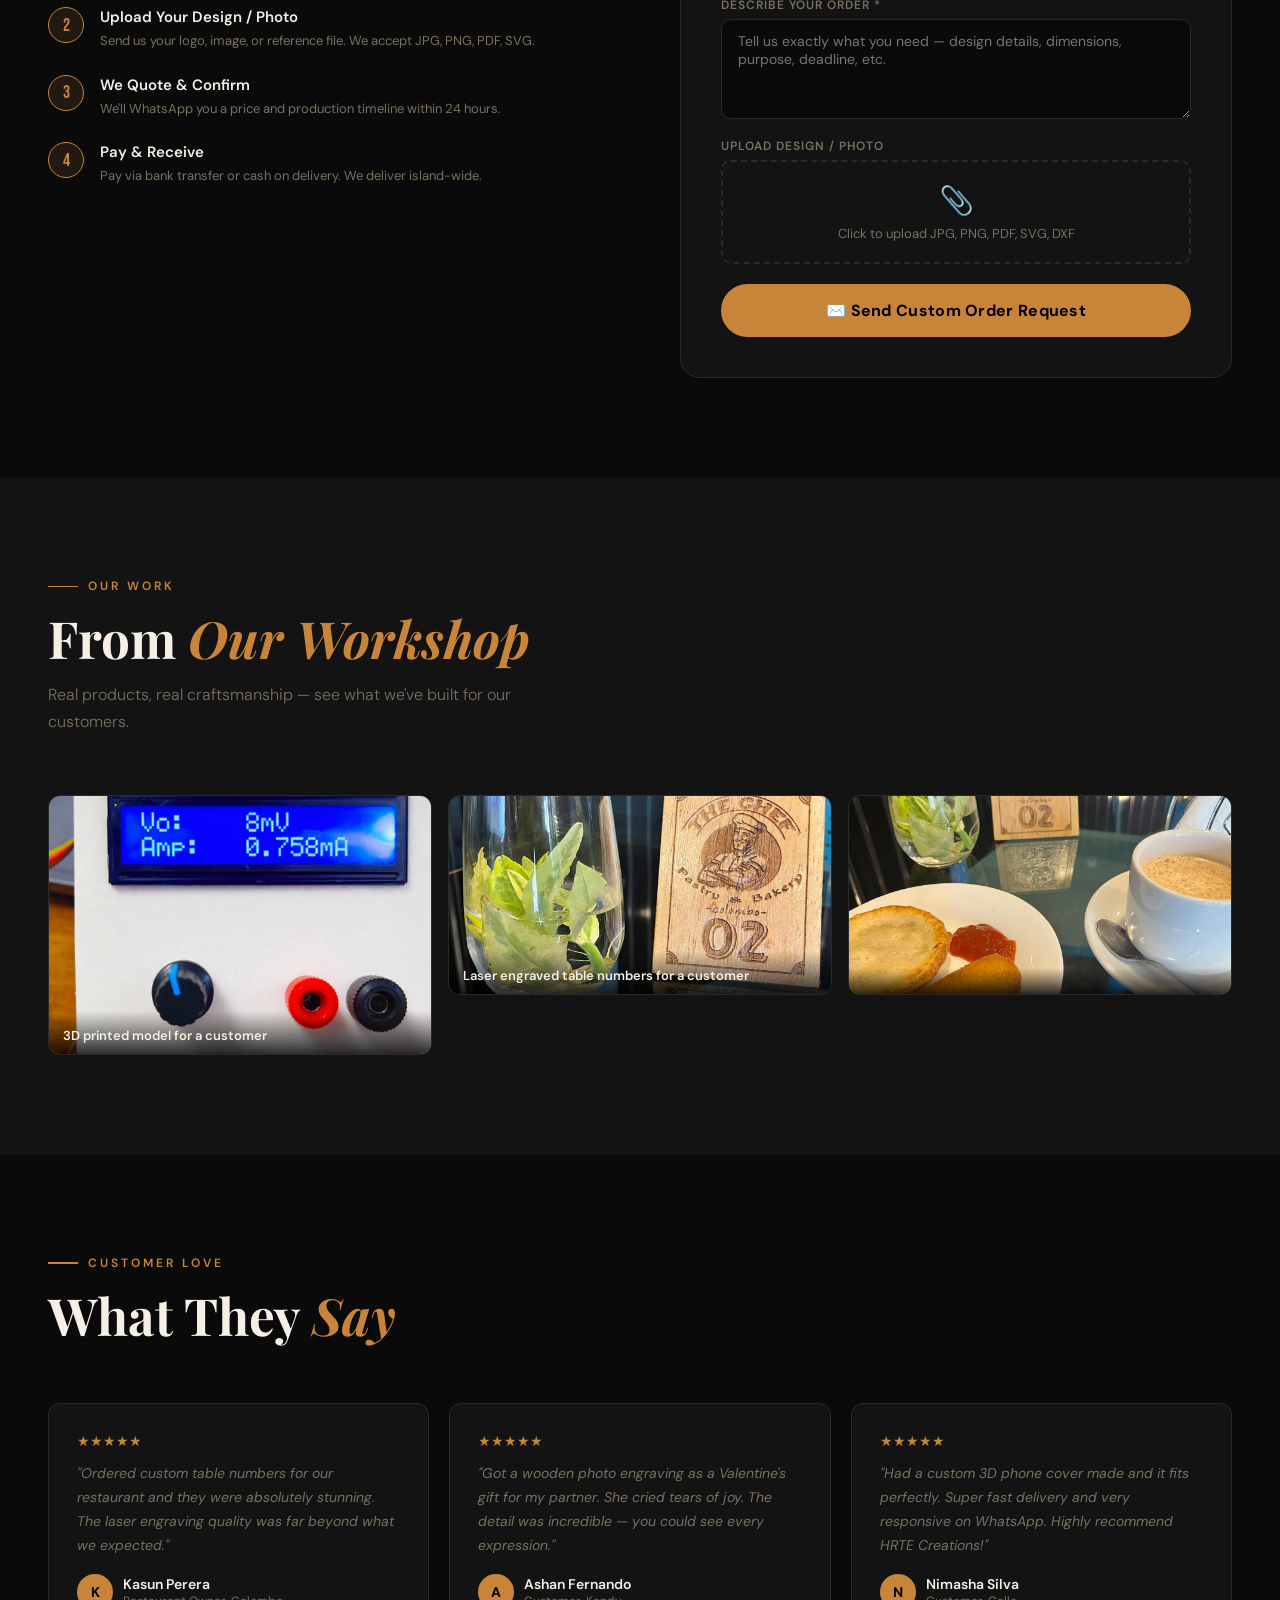
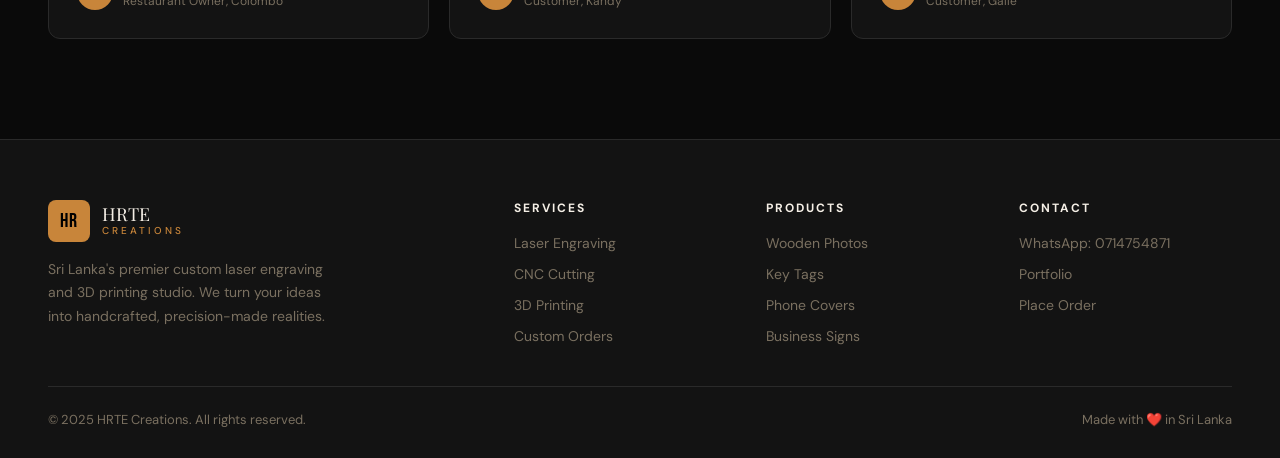
==== commit c2aea469: "Update index.html" ====
--- a/index.html
+++ b/index.html
@@ -260,7 +260,7 @@
       <div class="gallery-item-label">3D printed model for a customer</div></div> 
     
     <div class="gallery-item">
-      <img src="images/work2.jpeg" style="width:100%;height:100%;object-fit:cover;" />
+      <img src="images/work2.jpeg" style="width:200%;height:100%;object-fit:cover;" />
       <div class="gallery-item-label">Laser engraved table numbers for a customer</div></div>
     
       <div class="gallery-item">
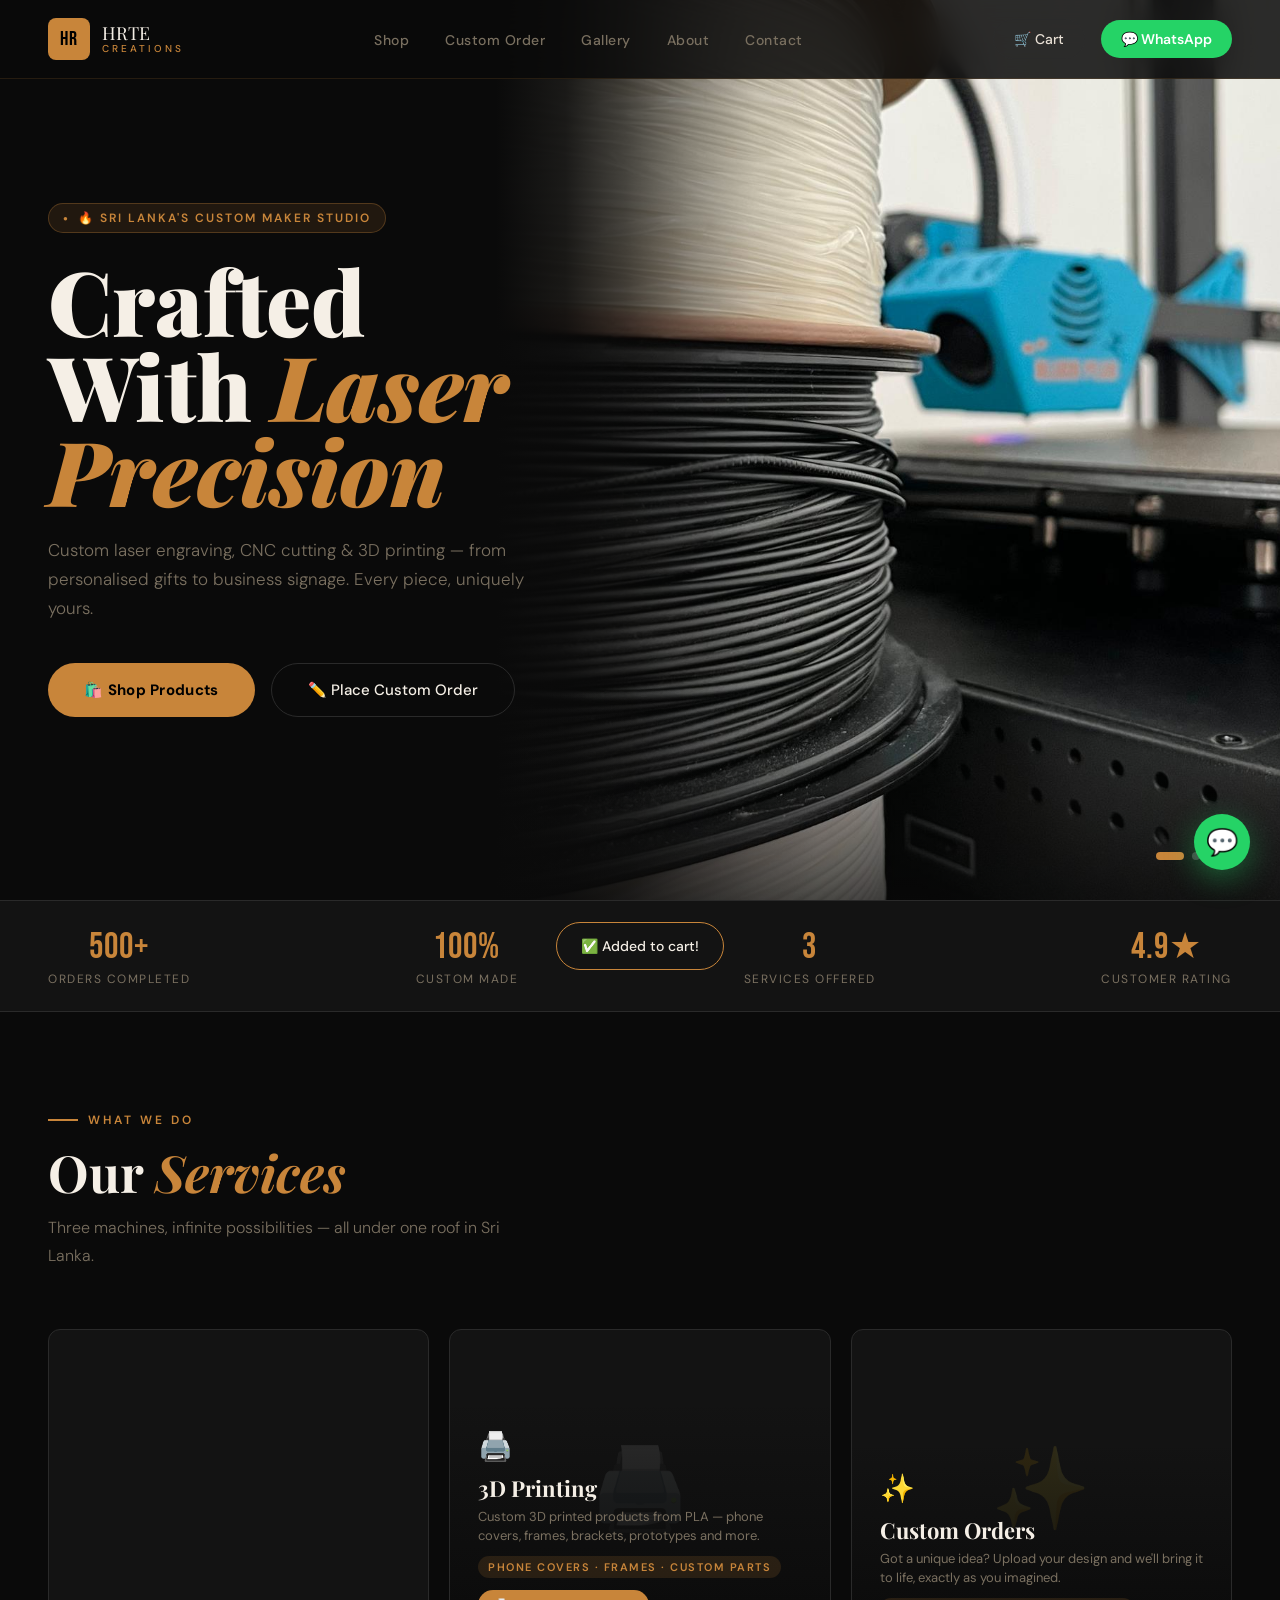
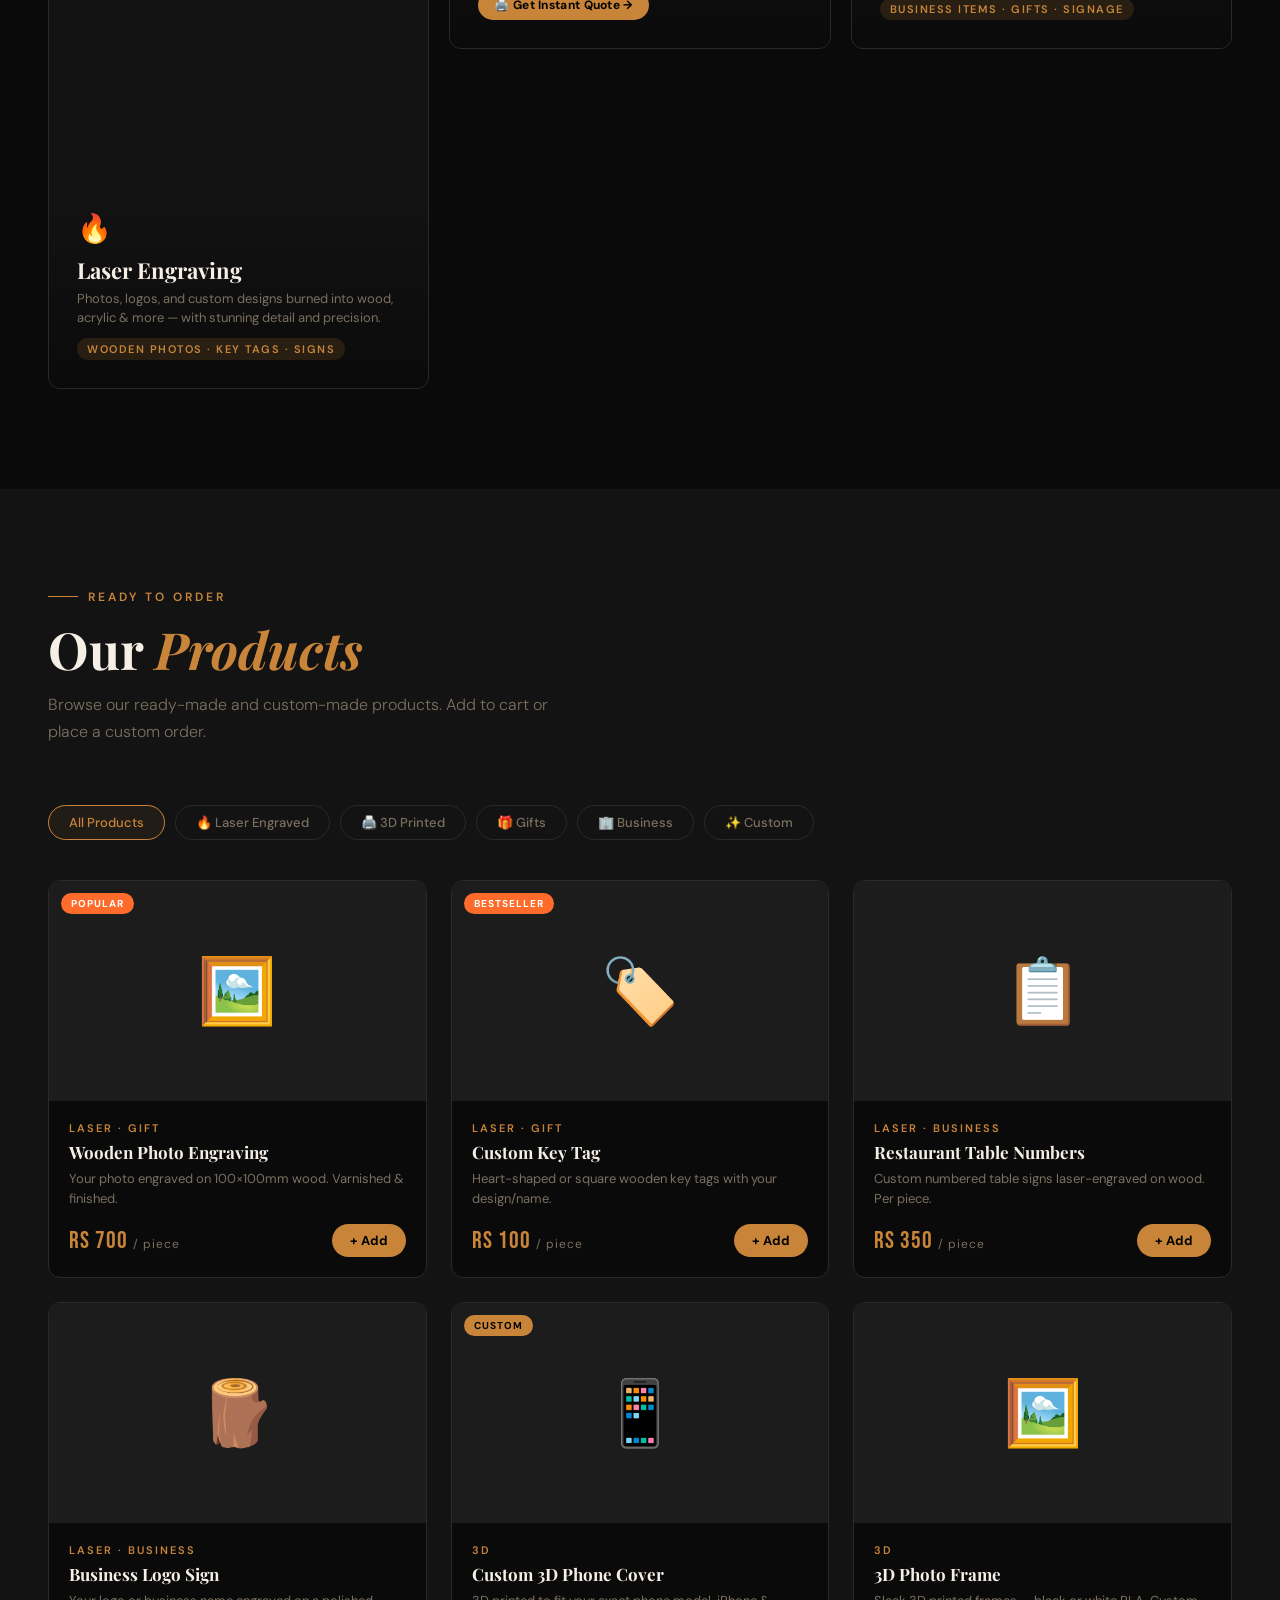
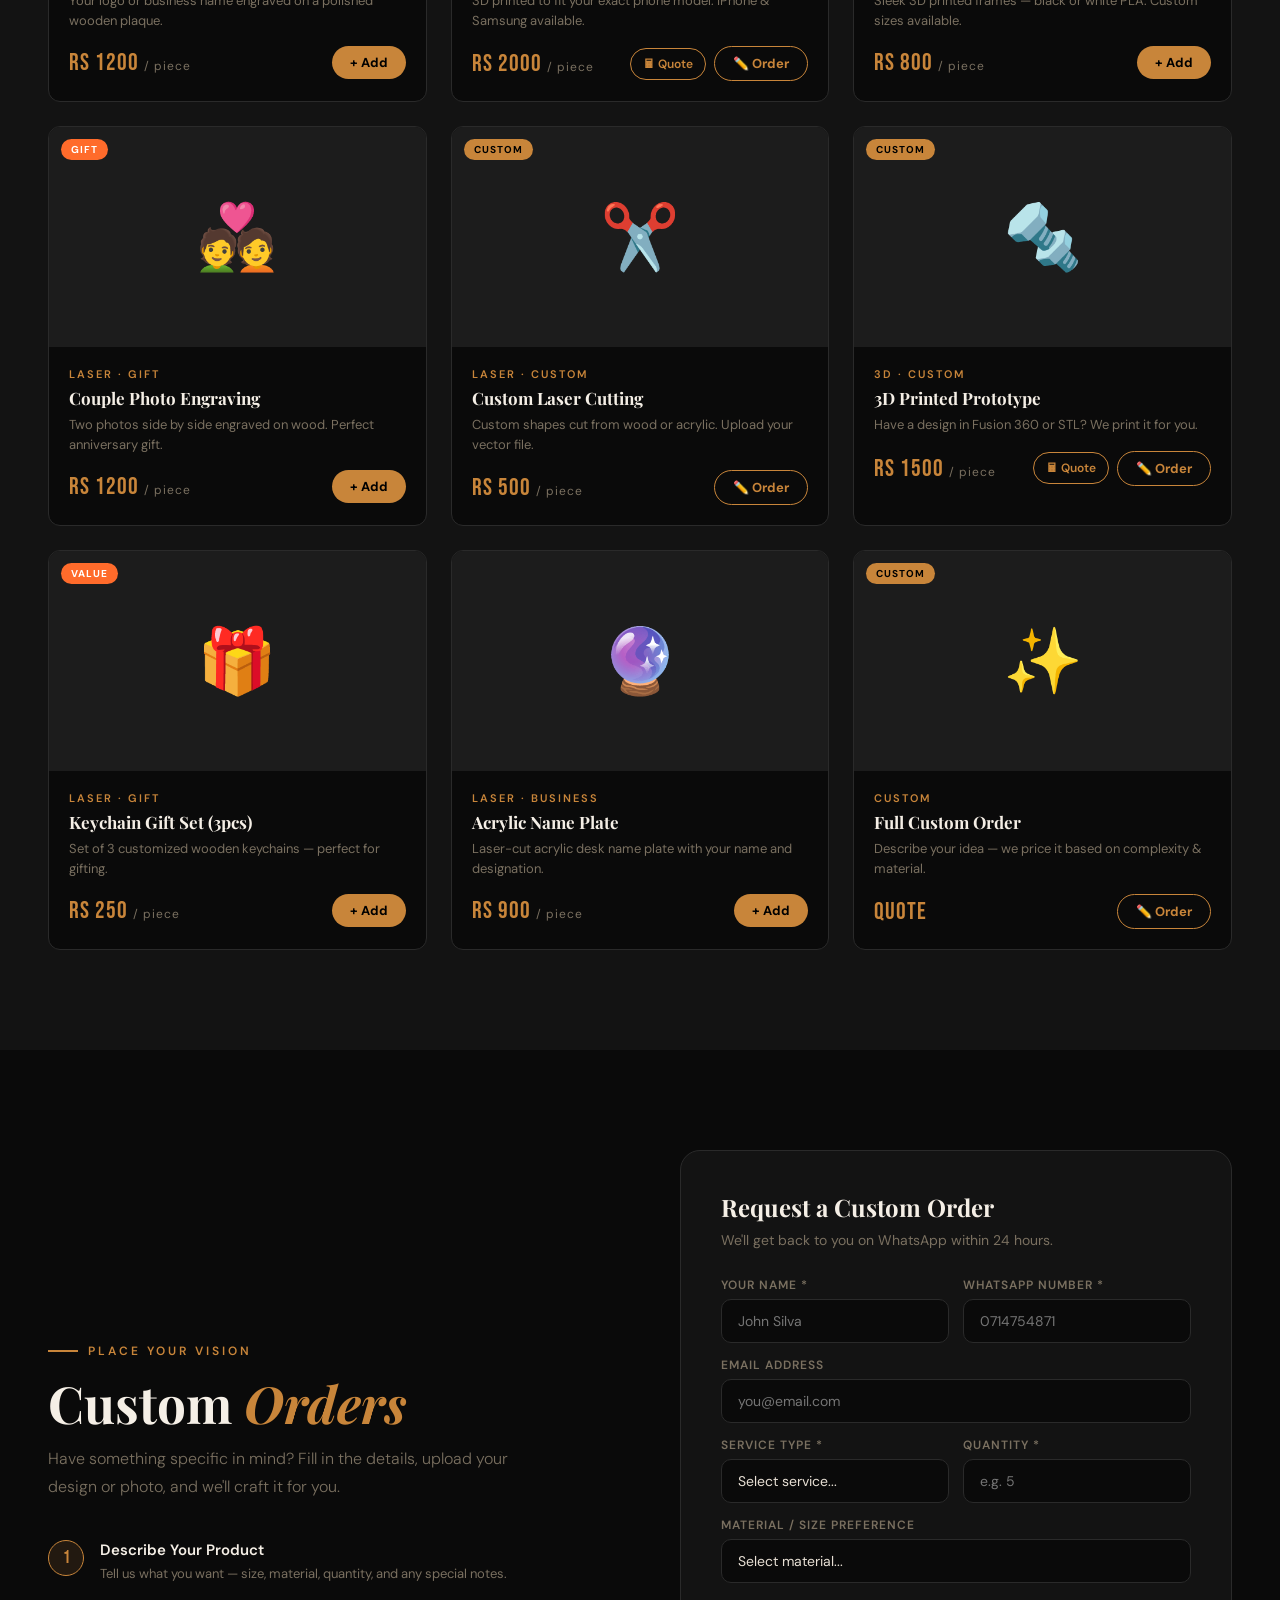
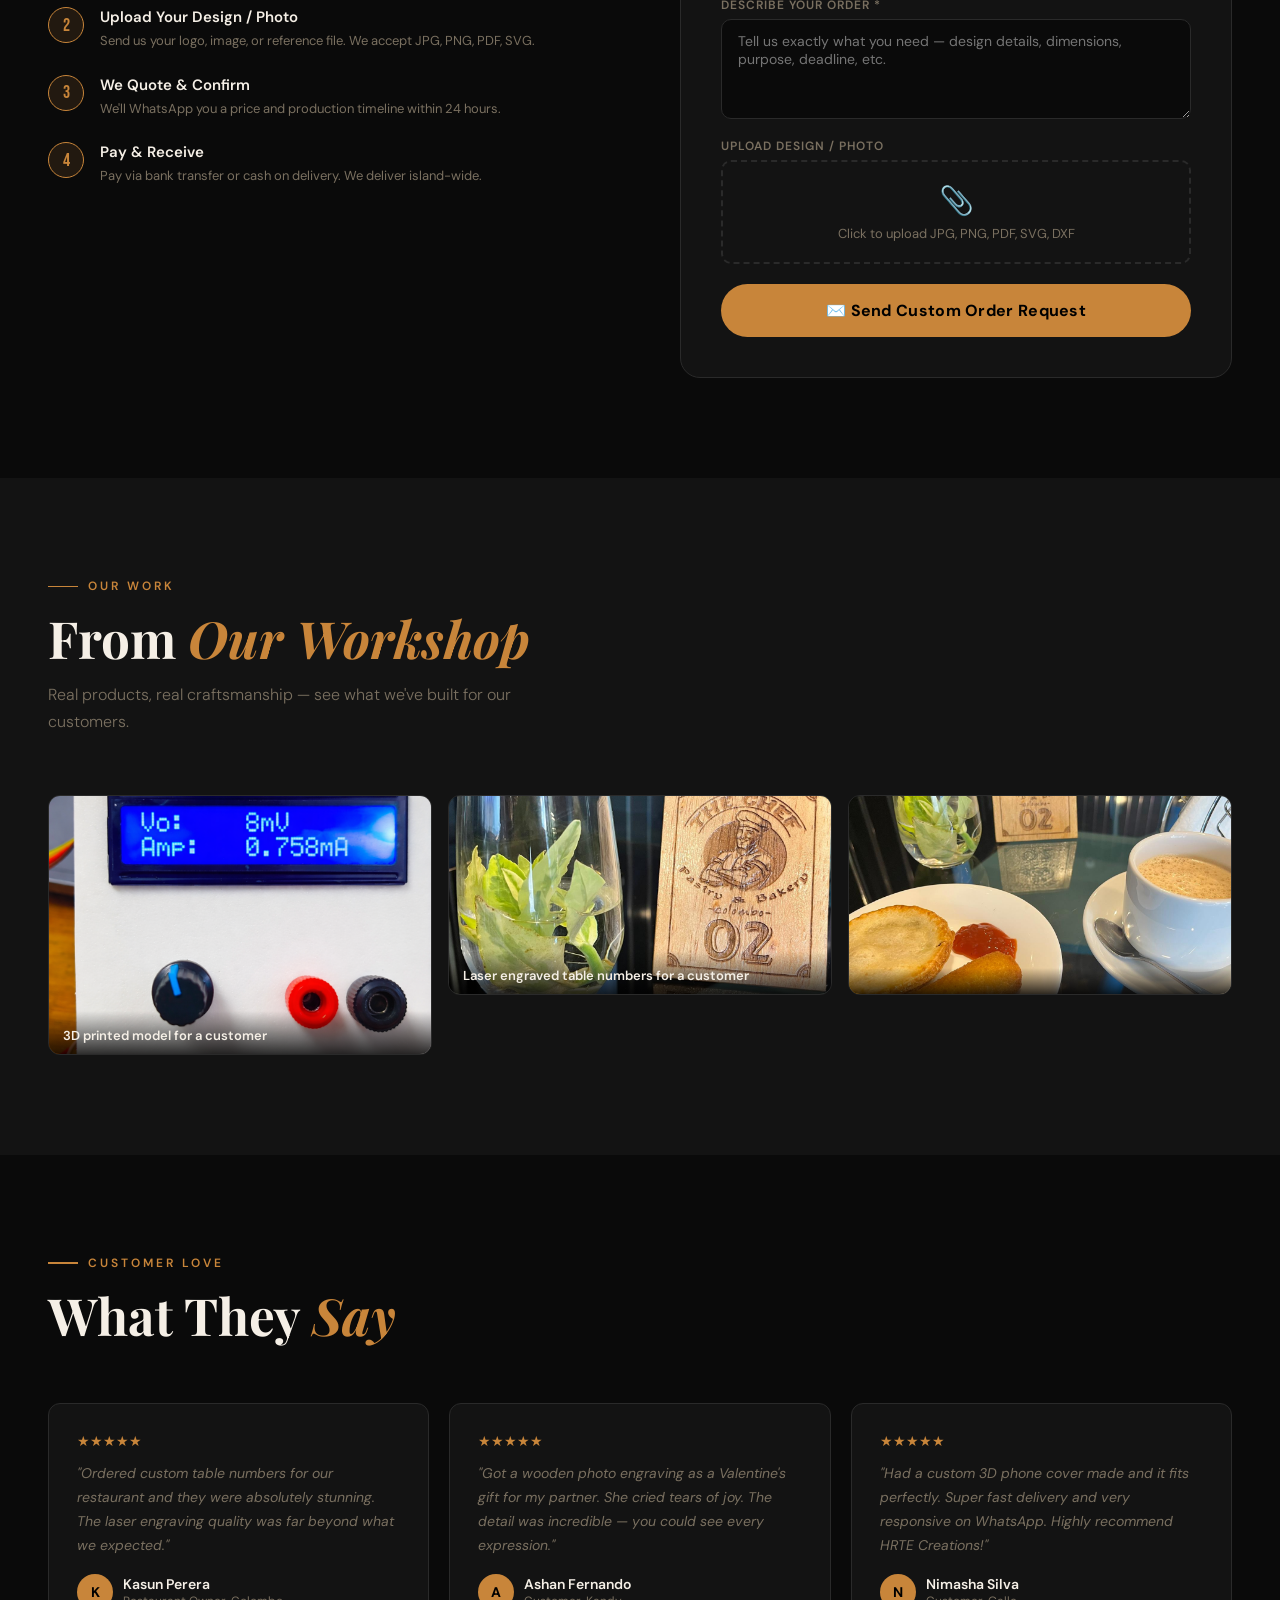
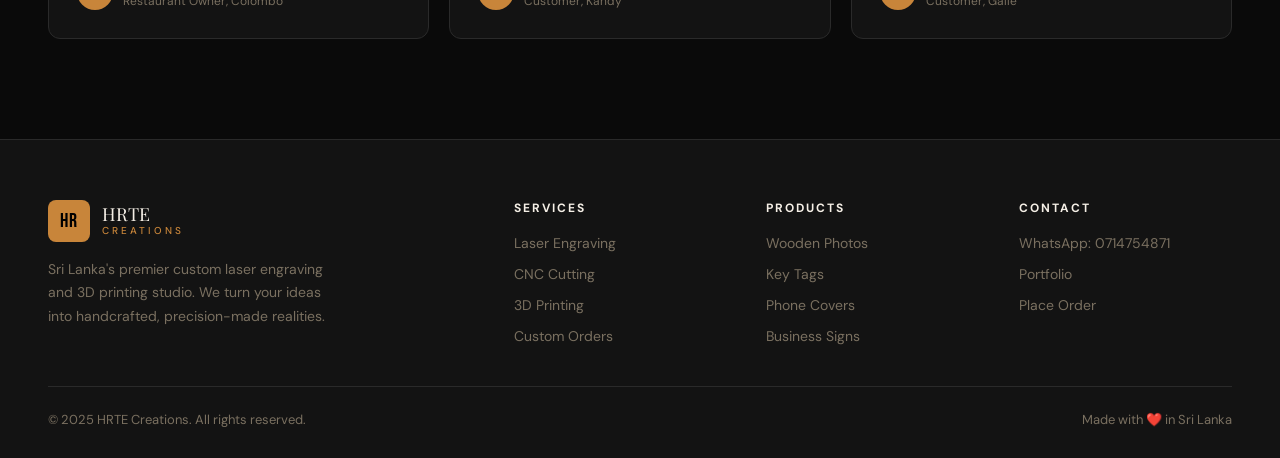
==== commit d3dbe316: "Update index.html" ====
--- a/index.html
+++ b/index.html
@@ -260,11 +260,11 @@
       <div class="gallery-item-label">3D printed model for a customer</div></div> 
     
     <div class="gallery-item">
-      <img src="images/work2.jpeg" style="width:200%;height:100%;object-fit:cover;" />
+      <img src="images/work2.jpeg" style="width:100%;height:200%;object-fit:cover;" />
       <div class="gallery-item-label">Laser engraved table numbers for a customer</div></div>
     
       <div class="gallery-item">
-      <img src="images/work3.jpeg" style="width:100%;height:200%;object-fit:cover;" />
+      <img src="images/work3.jpeg" style="width:100%;height:100%;object-fit:cover;" />
       <div class="gallery-item-label"></div></div>
   
   </div>
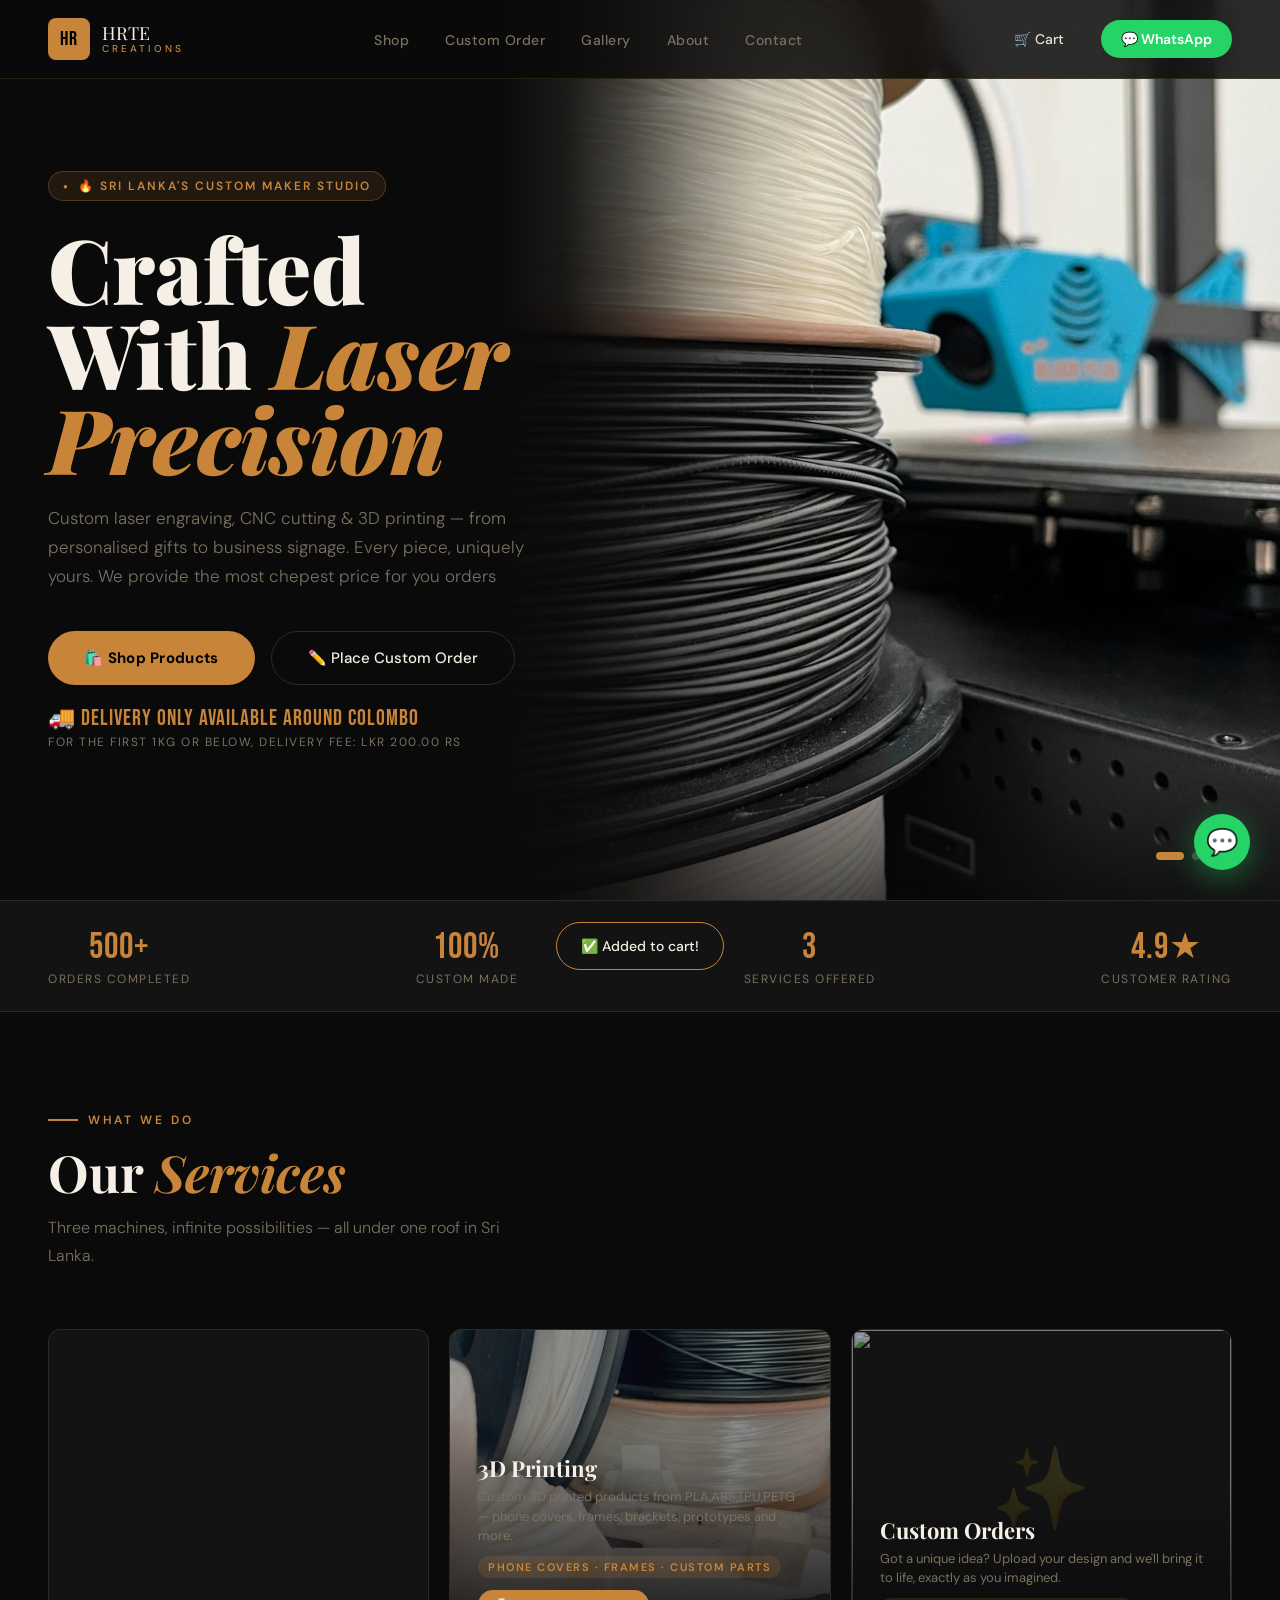
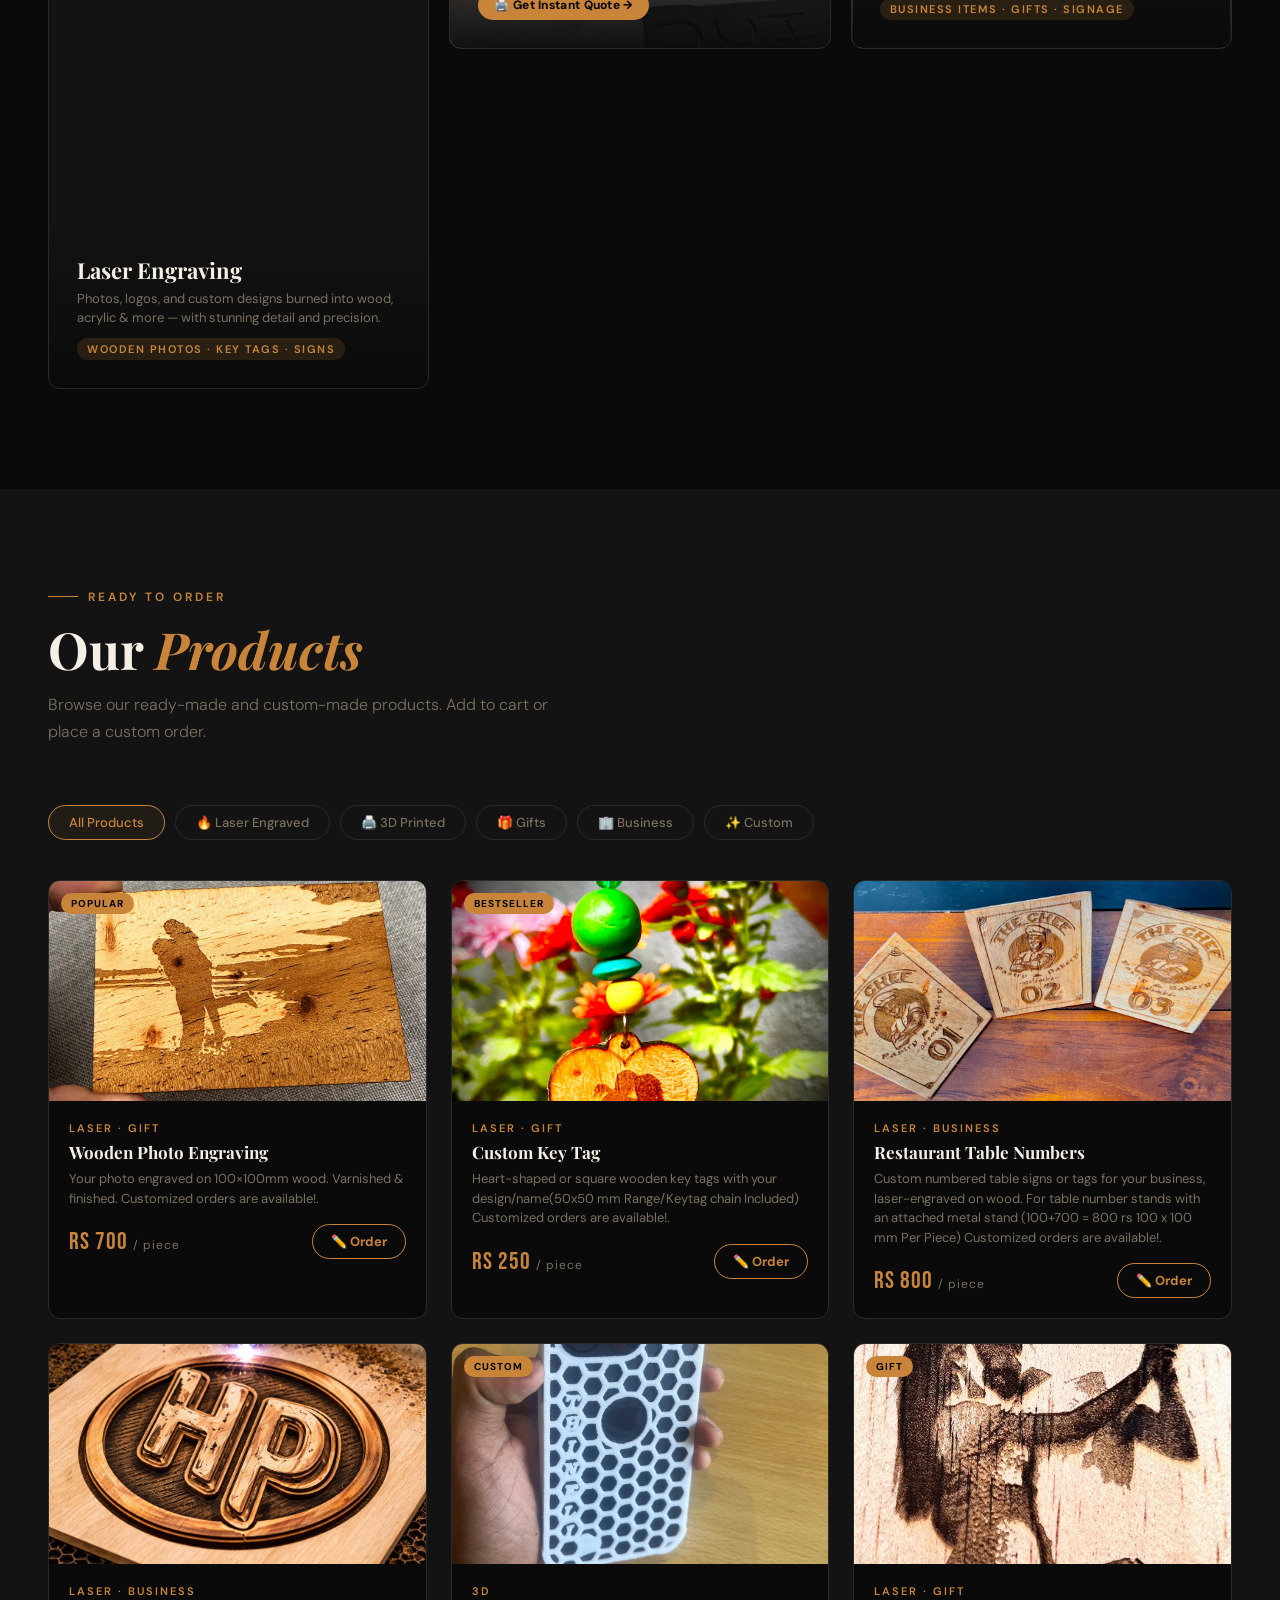
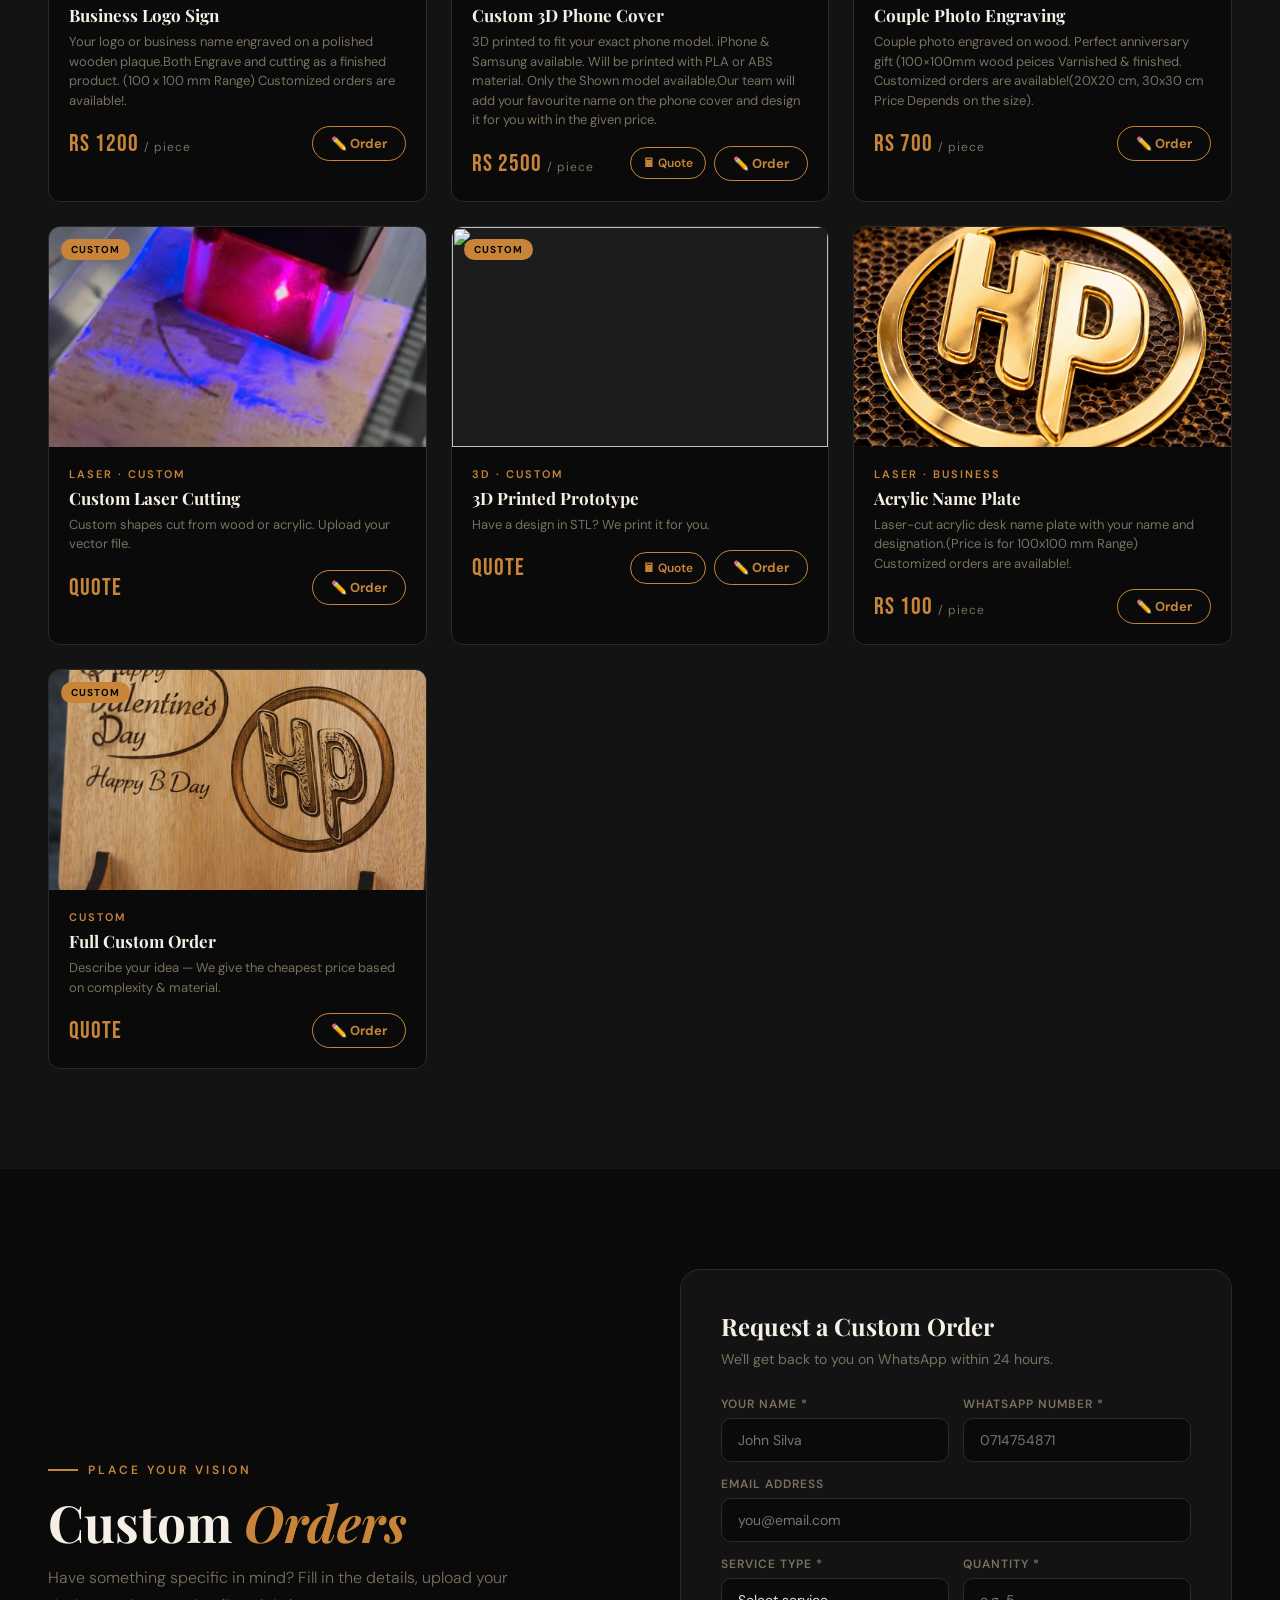
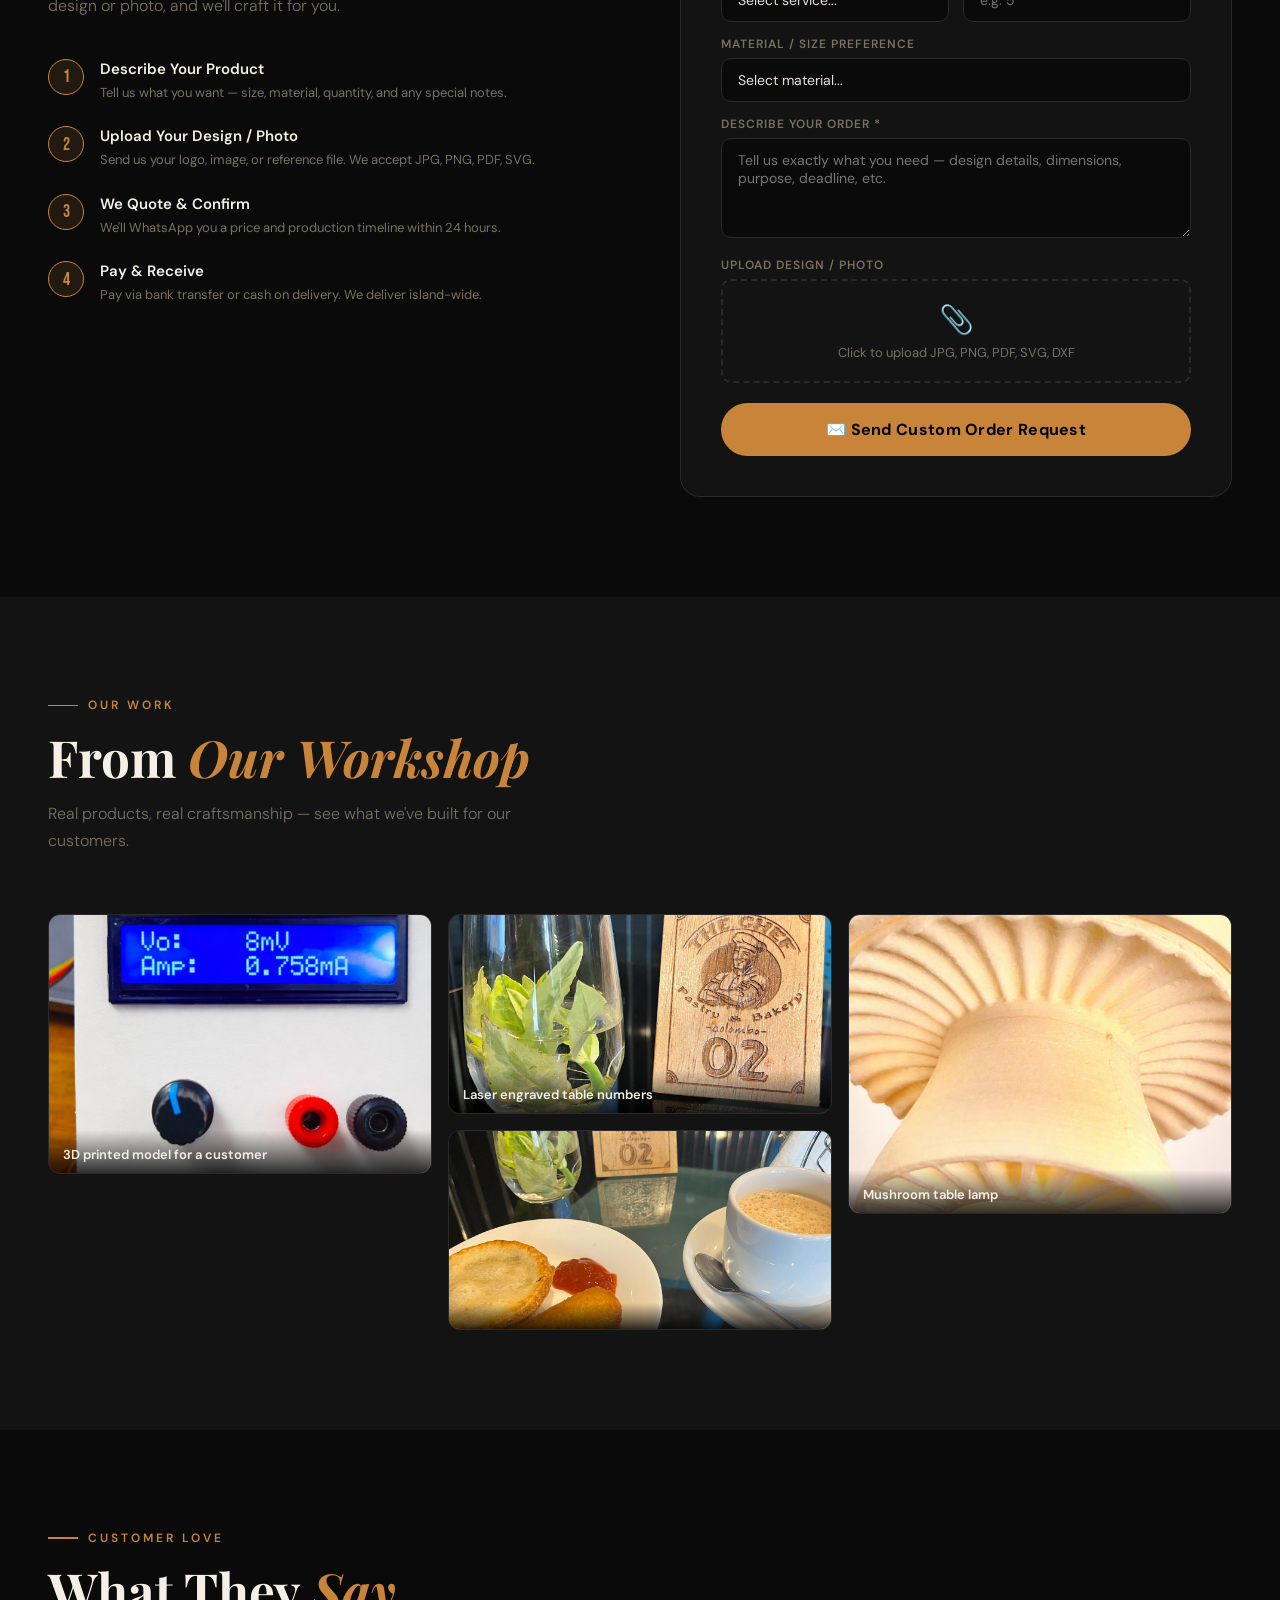
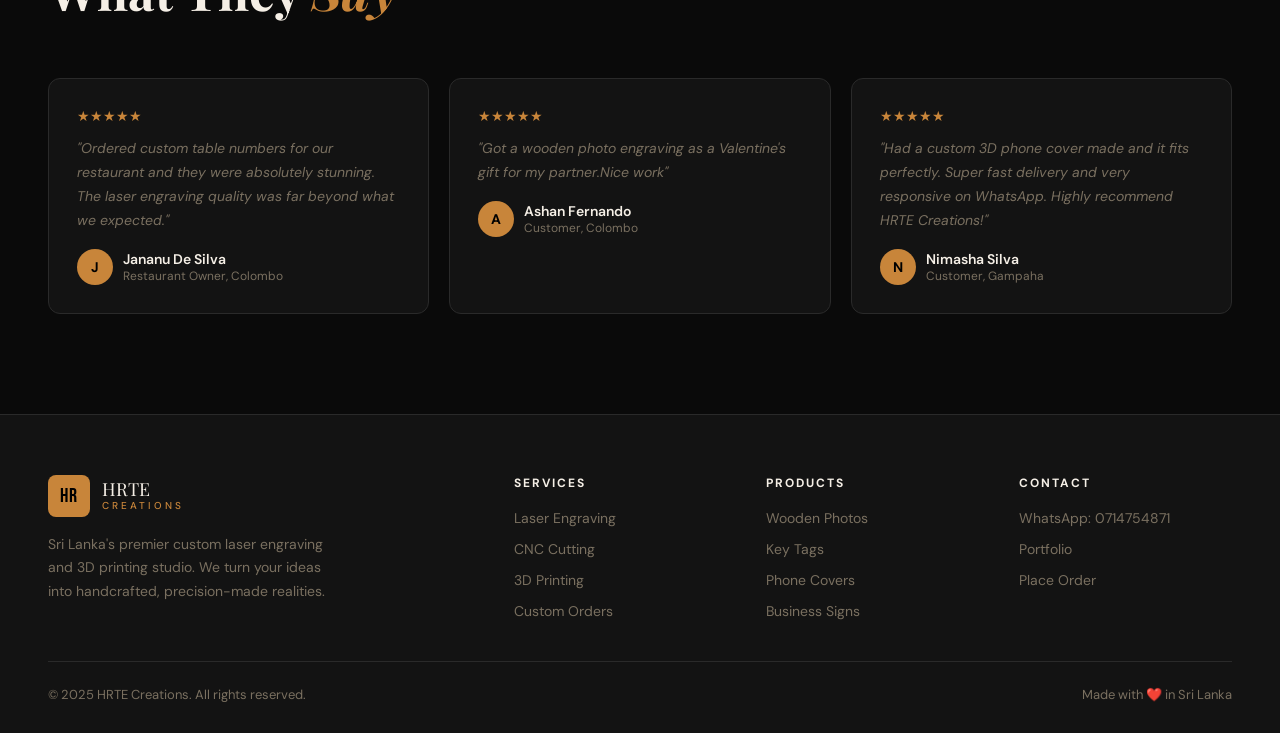
==== commit 49ed388c: "Update index.html" ====
--- a/index.html
+++ b/index.html
@@ -1,22 +1,43 @@
 <!DOCTYPE html>
 <html lang="en">
 <head>
+  <meta name="description" content="Sri Lanka's premier custom laser engraving and 3D printing studio. Wooden photo engravings, key tags, business signs, 3D printed phone covers and more. Order online!" />
+
+<meta property="og:title" content="HRTE Creations — Laser & 3D Print Studio Sri Lanka" />
+<meta property="og:description" content="Custom laser engraving, CNC cutting & 3D printing in Sri Lanka. Order online at hrtecreations.com" />
+<meta property="og:image" content="https://hrtecreations.com/images/tig2.jpeg" />
+<meta property="og:url" content="https://hrtecreations.com" />
   <meta charset="UTF-8" />
   <meta name="viewport" content="width=device-width, initial-scale=1.0" />
+
   <title>HRTE Creations – Laser & 3D Print Studio</title>
 
-  <!-- FAVICON — shows in browser tab -->
+  <!-- Favicon -->
   <link rel="icon" href="data:image/svg+xml,<svg xmlns='http://www.w3.org/2000/svg' viewBox='0 0 100 100'><rect width='100' height='100' rx='16' fill='%23c8853a'/><text y='.9em' x='50%' text-anchor='middle' font-size='58' font-family='serif' font-weight='900' fill='black'>HR</text></svg>" />
 
   <!-- Google Fonts -->
   <link href="https://fonts.googleapis.com/css2?family=Playfair+Display:wght@400;700;900&family=DM+Sans:wght@300;400;500;600&family=Bebas+Neue&display=swap" rel="stylesheet" />
 
-  <!-- Stylesheet -->
-  <link rel="stylesheet" href="style.css" />
+  <!-- ══ CSS FILES — edit individual files instead of one huge style.css ══
+       base.css       → colours, fonts, variables, shared buttons
+       navbar.css     → top navigation bar
+       hero.css       → hero slideshow, stats bar, service cards
+       shop.css       → product grid, filter buttons, product cards
+       forms.css      → custom order form, gallery, testimonials, footer
+       cart-modal.css → cart sidebar + checkout modal
+       responsive.css → mobile/tablet breakpoints
+  -->
+  <link rel="stylesheet" href="css/base.css" />
+  <link rel="stylesheet" href="css/navbar.css" />
+  <link rel="stylesheet" href="css/hero.css" />
+  <link rel="stylesheet" href="css/shop.css" />
+  <link rel="stylesheet" href="css/forms.css" />
+  <link rel="stylesheet" href="css/cart-modal.css" />
+  <link rel="stylesheet" href="css/responsive.css" />
 </head>
 <body>
 
-<!-- NAVBAR -->
+<!-- ══ NAVBAR ══════════════════════════════════════════ -->
 <nav id="navbar">
   <a href="#" class="nav-logo">
     <div class="logo-icon">HR</div>
@@ -38,98 +59,118 @@
   </div>
 </nav>
 
-<!-- HERO -->
+
+<!-- ══ HERO SLIDESHOW ══════════════════════════════════
+     Image slide:  style="background-image: url('images/yourphoto.jpg');"
+     Video slide:  add a <video> tag inside the div
+════════════════════════════════════════════════════════ -->
 <section class="hero" id="home">
   <div class="hero-slides">
+
     <div class="hero-slide slide-1 active" style="background-image: url('images/tig2.jpeg');"></div>
+
     <div class="hero-slide slide-2">
       <video autoplay muted loop playsinline style="width:100%;height:100%;object-fit:cover;display:block;">
         <source src="images/3dprint5.mp4" type="video/mp4">
         <img src="images/hero2.jpg" style="width:100%;height:100%;object-fit:cover;" />
       </video>
     </div>
+
     <div class="hero-slide slide-4">
       <video autoplay muted loop playsinline style="width:100%;height:100%;object-fit:cover;display:block;">
         <source src="images/laser1.mp4" type="video/mp4">
         <img src="images/hero4.jpg" style="width:100%;height:100%;object-fit:cover;" />
       </video>
     </div>
+
     <div class="hero-slide slide-3" style="background-image: url('images/tig1.jpeg');"></div>
-  </div>
+
+  </div>
+
   <div class="hero-fade-left"></div>
   <div class="hero-fade-bottom"></div>
+
   <div class="hero-content">
     <div class="hero-tag">🔥 Sri Lanka's Custom Maker Studio</div>
     <h1>Crafted<br/>With <em>Laser<br/>Precision</em></h1>
-    <p>Custom laser engraving, CNC cutting & 3D printing — from personalised gifts to business signage. Every piece, uniquely yours.</p>
+    <p>Custom laser engraving, CNC cutting & 3D printing — from personalised gifts to business signage. Every piece, uniquely yours. We provide the most chepest price for you orders</p>
     <div class="hero-actions">
-      <a href="#shop" class="btn-primary">🛍️ Shop Products</a>
+      <a href="#shop"   class="btn-primary">🛍️ Shop Products</a>
       <a href="#custom" class="btn-outline">✏️ Place Custom Order</a>
     </div>
-  </div>
+    <div style="height: 20px;"></div>
+     <div class="stat-num" style="font-size:22px;">🚚 Delivery only Available around Colombo</div>
+    <div class="stat-label">For the first 1Kg or below, Delivery Fee: LKR 200.00 rs</div>
+  </div>
+
   <div class="hero-dots">
     <div class="hero-dot active" onclick="goToSlide(0)"></div>
-    <div class="hero-dot" onclick="goToSlide(1)"></div>
-    <div class="hero-dot" onclick="goToSlide(2)"></div>
-    <div class="hero-dot" onclick="goToSlide(3)"></div>
+    <div class="hero-dot"        onclick="goToSlide(1)"></div>
+    <div class="hero-dot"        onclick="goToSlide(2)"></div>
+    <div class="hero-dot"        onclick="goToSlide(3)"></div>
   </div>
 </section>
 
-<!-- STATS BAR -->
+
+<!-- ══ STATS BAR ════════════════════════════════════════ -->
 <div class="stats-bar">
   <div class="stat"><div class="stat-num">500+</div><div class="stat-label">Orders Completed</div></div>
   <div class="stat"><div class="stat-num">100%</div><div class="stat-label">Custom Made</div></div>
-  <div class="stat"><div class="stat-num">3</div><div class="stat-label">Services Offered</div></div>
+  <div class="stat"><div class="stat-num">3</div>   <div class="stat-label">Services Offered</div></div>
   <div class="stat"><div class="stat-num">4.9★</div><div class="stat-label">Customer Rating</div></div>
 </div>
 
-<!-- CATEGORIES -->
+
+<!-- ══ SERVICES / CATEGORIES ════════════════════════════ -->
 <section class="categories" id="about">
   <div class="section-header reveal">
     <div class="section-tag">What We Do</div>
     <h2 class="section-title">Our <em>Services</em></h2>
     <p class="section-sub">Three machines, infinite possibilities — all under one roof in Sri Lanka.</p>
   </div>
+
   <div class="cat-grid reveal">
 
-    <!-- Laser Engraving card -->
+    <!-- Laser Engraving — video background -->
     <div class="cat-card" onclick="scrollToShop('laser')">
-     
-      <!-- VIDEO BACKGROUND — replace laser1.mp4 with your actual video file -->
-  <video autoplay muted loop playsinline
-    style="position:absolute;inset:0;width:100%;height:100%;object-fit:cover;z-index:0;opacity:0.6;">
-    <source src="images/lasertablecut.mp4" type="video/mp4">
-  </video>
-      
+      <video autoplay muted loop playsinline
+        style="position:absolute;inset:0;width:100%;height:100%;object-fit:cover;z-index:0;opacity:0.6;">
+        <source src="images/lasertablecut.mp4" type="video/mp4">
+      </video>
       <div class="cat-overlay"></div>
       <div class="cat-content">
-        <div class="cat-icon">🔥</div>
+        <div class="cat-icon"></div>
         <div class="cat-name">Laser Engraving</div>
         <div class="cat-desc">Photos, logos, and custom designs burned into wood, acrylic & more — with stunning detail and precision.</div>
         <div class="cat-count">Wooden Photos · Key Tags · Signs</div>
       </div>
     </div>
 
-    <!-- 3D Printing card — clicking opens the calculator -->
+    <!-- 3D Printing — opens calculator -->
     <div class="cat-card" onclick="window.location.href='3d-calculator.html'">
+      <img src="images/3dexample.jpeg" autoplay muted loop playsinline
+        style="position:absolute;inset:0;width:100%;height:100%;object-fit:cover;z-index:0;opacity:0.6;" />
+    </img>
       <div class="cat-bg">🖨️</div>
       <div class="cat-overlay"></div>
       <div class="cat-content">
-        <div class="cat-icon">🖨️</div>
+        <div class="cat-icon"></div>
         <div class="cat-name">3D Printing</div>
-        <div class="cat-desc">Custom 3D printed products from PLA — phone covers, frames, brackets, prototypes and more.</div>
+        <div class="cat-desc">Custom 3D printed products from PLA,ABS,TPU,PETG — phone covers, frames, brackets, prototypes and more.</div>
         <div class="cat-count">Phone Covers · Frames · Custom Parts</div>
-        <!-- Calculator button — stops the card click so only the button navigates -->
         <a href="3d-calculator.html" class="cat-calc-btn" onclick="event.stopPropagation()">🖨️ Get Instant Quote →</a>
       </div>
     </div>
 
-    <!-- Custom Orders card -->
+    <!-- Custom Orders -->
     <div class="cat-card" onclick="scrollToShop('custom')">
+      <img src="images/uniqueidea.png" 
+        style="position:absolute;inset:0;width:100%;height:100%;object-fit:cover;z-index:0;opacity:0.6;" />
+    </img>
       <div class="cat-bg">✨</div>
       <div class="cat-overlay"></div>
       <div class="cat-content">
-        <div class="cat-icon">✨</div>
+        <div class="cat-icon"></div>
         <div class="cat-name">Custom Orders</div>
         <div class="cat-desc">Got a unique idea? Upload your design and we'll bring it to life, exactly as you imagined.</div>
         <div class="cat-count">Business Items · Gifts · Signage</div>
@@ -139,7 +180,8 @@
   </div>
 </section>
 
-<!-- SHOP -->
+
+<!-- ══ SHOP ══════════════════════════════════════════════ -->
 <section class="shop" id="shop">
   <div class="section-header reveal">
     <div class="section-tag">Ready to Order</div>
@@ -147,19 +189,22 @@
     <p class="section-sub">Browse our ready-made and custom-made products. Add to cart or place a custom order.</p>
   </div>
   <div class="shop-filters reveal">
-    <button class="filter-btn active" onclick="filterProducts('all',this)">All Products</button>
-    <button class="filter-btn" onclick="filterProducts('laser',this)">🔥 Laser Engraved</button>
-    <button class="filter-btn" onclick="filterProducts('3d',this)">🖨️ 3D Printed</button>
-    <button class="filter-btn" onclick="filterProducts('gift',this)">🎁 Gifts</button>
-    <button class="filter-btn" onclick="filterProducts('business',this)">🏢 Business</button>
-    <button class="filter-btn" onclick="filterProducts('custom',this)">✨ Custom</button>
-  </div>
+    <button class="filter-btn active" onclick="filterProducts('all',     this)">All Products</button>
+    <button class="filter-btn"        onclick="filterProducts('laser',   this)">🔥 Laser Engraved</button>
+    <button class="filter-btn"        onclick="filterProducts('3d',      this)">🖨️ 3D Printed</button>
+    <button class="filter-btn"        onclick="filterProducts('gift',    this)">🎁 Gifts</button>
+    <button class="filter-btn"        onclick="filterProducts('business',this)">🏢 Business</button>
+    <button class="filter-btn"        onclick="filterProducts('custom',  this)">✨ Custom</button>
+  </div>
+  <!-- Products injected by js/products.js → renderProducts() -->
   <div class="products-grid reveal" id="productsGrid"></div>
 </section>
 
-<!-- CUSTOM ORDER -->
+
+<!-- ══ CUSTOM ORDER ═══════════════════════════════════════ -->
 <section class="custom-order" id="custom">
   <div class="custom-layout">
+
     <div class="custom-info reveal">
       <div class="section-tag">Place Your Vision</div>
       <h2 class="section-title">Custom <em>Orders</em></h2>
@@ -183,6 +228,7 @@
         </div>
       </div>
     </div>
+
     <div class="reveal">
       <form class="order-form" id="customOrderForm" onsubmit="submitCustomOrder(event)">
         <div class="form-title">Request a Custom Order</div>
@@ -209,7 +255,7 @@
               <option value="laser-engraving">🔥 Laser Engraving</option>
               <option value="laser-cutting">✂️ Laser Cutting</option>
               <option value="3d-printing">🖨️ 3D Printing</option>
-              <option value="mixed">✨ Mixed / Not Sure</option>
+             
             </select>
           </div>
           <div class="form-group">
@@ -244,10 +290,14 @@
         <button type="submit" class="form-submit">✉️ Send Custom Order Request</button>
       </form>
     </div>
+
   </div>
 </section>
 
-<!-- GALLERY -->
+
+<!-- ══ GALLERY ════════════════════════════════════════════
+     Replace emoji with: <img src="images/photo.jpg" style="width:100%;height:100%;object-fit:cover;" />
+════════════════════════════════════════════════════════ -->
 <section class="gallery" id="gallery">
   <div class="section-header reveal">
     <div class="section-tag">Our Work</div>
@@ -255,22 +305,33 @@
     <p class="section-sub">Real products, real craftsmanship — see what we've built for our customers.</p>
   </div>
   <div class="gallery-grid reveal">
+
     <div class="gallery-item">
       <img src="images/work1.png" style="width:100%;height:100%;object-fit:cover;" />
-      <div class="gallery-item-label">3D printed model for a customer</div></div> 
-    
+      <div class="gallery-item-label">3D printed model for a customer</div>
+    </div>
+
     <div class="gallery-item">
-      <img src="images/work2.jpeg" style="width:100%;height:200%;object-fit:cover;" />
-      <div class="gallery-item-label">Laser engraved table numbers for a customer</div></div>
-    
-      <div class="gallery-item">
+      <img src="images/work2.jpeg" style="width:100%;height:100%;object-fit:cover;" />
+      <div class="gallery-item-label">Laser engraved table numbers</div>
+    </div>
+
+    <div class="gallery-item">
       <img src="images/work3.jpeg" style="width:100%;height:100%;object-fit:cover;" />
-      <div class="gallery-item-label"></div></div>
-  
+      <div class="gallery-item-label"></div>
+    </div>
+   
+     <div class="gallery-item">
+      <img src="images/mushroom.png" style="width:100%;height:100%;object-fit:cover;" />
+      <div class="gallery-item-label">Mushroom table lamp</div>
+    </div>
+
+
   </div>
 </section>
 
-<!-- TESTIMONIALS -->
+
+<!-- ══ TESTIMONIALS ══════════════════════════════════════ -->
 <section class="testimonials" id="contact">
   <div class="section-header reveal">
     <div class="section-tag">Customer Love</div>
@@ -281,16 +342,16 @@
       <div class="stars">★★★★★</div>
       <p class="testimonial-text">"Ordered custom table numbers for our restaurant and they were absolutely stunning. The laser engraving quality was far beyond what we expected."</p>
       <div class="testimonial-author">
-        <div class="author-avatar">K</div>
-        <div><div class="author-name">Kasun Perera</div><div class="author-role">Restaurant Owner, Colombo</div></div>
+        <div class="author-avatar">J</div>
+        <div><div class="author-name">Jananu De Silva</div><div class="author-role">Restaurant Owner, Colombo</div></div>
       </div>
     </div>
     <div class="testimonial">
       <div class="stars">★★★★★</div>
-      <p class="testimonial-text">"Got a wooden photo engraving as a Valentine's gift for my partner. She cried tears of joy. The detail was incredible — you could see every expression."</p>
+      <p class="testimonial-text">"Got a wooden photo engraving as a Valentine's gift for my partner.Nice work"</p>
       <div class="testimonial-author">
         <div class="author-avatar">A</div>
-        <div><div class="author-name">Ashan Fernando</div><div class="author-role">Customer, Kandy</div></div>
+        <div><div class="author-name">Ashan Fernando</div><div class="author-role">Customer, Colombo</div></div>
       </div>
     </div>
     <div class="testimonial">
@@ -298,13 +359,14 @@
       <p class="testimonial-text">"Had a custom 3D phone cover made and it fits perfectly. Super fast delivery and very responsive on WhatsApp. Highly recommend HRTE Creations!"</p>
       <div class="testimonial-author">
         <div class="author-avatar">N</div>
-        <div><div class="author-name">Nimasha Silva</div><div class="author-role">Customer, Galle</div></div>
+        <div><div class="author-name">Nimasha Silva</div><div class="author-role">Customer, Gampaha</div></div>
       </div>
     </div>
   </div>
 </section>
 
-<!-- FOOTER -->
+
+<!-- ══ FOOTER ════════════════════════════════════════════ -->
 <footer>
   <div class="footer-grid">
     <div class="footer-brand">
@@ -347,7 +409,8 @@
   </div>
 </footer>
 
-<!-- CART SIDEBAR -->
+
+<!-- ══ CART SIDEBAR ══════════════════════════════════════ -->
 <div class="cart-overlay" id="cartOverlay" onclick="closeCart()"></div>
 <div class="cart-sidebar" id="cartSidebar">
   <div class="cart-header">
@@ -374,7 +437,8 @@
   </div>
 </div>
 
-<!-- CHECKOUT MODAL -->
+
+<!-- ══ CHECKOUT MODAL ════════════════════════════════════ -->
 <div class="modal-overlay" id="checkoutModal">
   <div class="modal">
     <button class="modal-close-btn" onclick="closeCheckout()">✕</button>
@@ -422,9 +486,22 @@
   </div>
 </div>
 
+
+<!-- Toast & WhatsApp button -->
 <div class="toast" id="toast">✅ Added to cart!</div>
 <a class="float-wa" href="https://wa.me/94714754871" target="_blank" title="Chat on WhatsApp">💬</a>
 
-<script src="script.js"></script>
+
+<!-- ══ JS FILES — loaded last for best performance ══
+     products.js  → PRODUCTS array, renderProducts, filterProducts
+     cart.js      → addToCart, removeFromCart, changeQty, updateCartUI
+     checkout.js  → placeOrder, submitCustomOrder, payment — EDIT BACKEND_URL HERE
+     ui.js        → slideshow, toast, navbar, scroll reveal, initialise
+-->
+<script src="js/products.js"></script>
+<script src="js/cart.js"></script>
+<script src="js/checkout.js"></script>
+<script src="js/ui.js"></script>
+
 </body>
 </html>
--- a/css/base.css
+++ b/css/base.css
@@ -0,0 +1,181 @@
+/* ══════════════════════════════════════════════
+   base.css — Variables, Reset, Shared Styles
+   Edit this file to change colours, fonts, spacing
+   ══════════════════════════════════════════════ */
+
+/* ── RESET ── */
+*, *::before, *::after { margin: 0; padding: 0; box-sizing: border-box; }
+
+/* ── COLOUR & SPACING VARIABLES ──
+   Change these to restyle the whole site instantly */
+:root {
+  --bg:         #0a0a0a;    /* main background */
+  --surface:    #131313;    /* card backgrounds */
+  --surface2:   #1c1c1c;    /* input backgrounds */
+  --border:     #2a2a2a;    /* borders */
+  --amber:      #c8853a;    /* primary accent */
+  --amber-lt:   #e8a05a;    /* hover accent */
+  --orange:     #ff6b2b;    /* badge colour */
+  --cream:      #f5efe6;    /* heading text */
+  --text:       #e8e0d5;    /* body text */
+  --muted:      #7a7060;    /* subtle text */
+  --white:      #ffffff;
+  --radius:     12px;       /* default border radius */
+  --cart-width: 380px;      /* cart sidebar width */
+}
+
+/* ── BASE ── */
+html { scroll-behavior: smooth; }
+
+body {
+  background: var(--bg);
+  color: var(--text);
+  font-family: 'DM Sans', sans-serif;
+  font-weight: 400;
+  overflow-x: hidden;
+}
+
+/* ── SCROLLBAR ── */
+::-webkit-scrollbar       { width: 6px; }
+::-webkit-scrollbar-track { background: var(--bg); }
+::-webkit-scrollbar-thumb { background: var(--amber); border-radius: 3px; }
+
+/* ── SHARED SECTION STYLES ── */
+section { padding: 100px 48px; }
+
+.section-header { margin-bottom: 60px; }
+
+.section-tag {
+  font-size: 12px;
+  font-weight: 600;
+  letter-spacing: 3px;
+  text-transform: uppercase;
+  color: var(--amber);
+  display: flex;
+  align-items: center;
+  gap: 10px;
+  margin-bottom: 16px;
+}
+.section-tag::before {
+  content: '';
+  width: 30px;
+  height: 1.5px;
+  background: var(--amber);
+}
+
+.section-title {
+  font-family: 'Playfair Display', serif;
+  font-size: clamp(32px, 4vw, 54px);
+  font-weight: 700;
+  color: var(--cream);
+  line-height: 1.1;
+}
+.section-title em { font-style: italic; color: var(--amber); }
+
+.section-sub {
+  color: var(--muted);
+  font-size: 16px;
+  margin-top: 14px;
+  font-weight: 300;
+  max-width: 500px;
+  line-height: 1.7;
+}
+
+/* ── SHARED BUTTONS ── */
+.btn-primary {
+  background: var(--amber);
+  color: #000;
+  border: none;
+  padding: 16px 36px;
+  border-radius: 50px;
+  font-family: 'DM Sans', sans-serif;
+  font-size: 15px;
+  font-weight: 700;
+  cursor: pointer;
+  text-decoration: none;
+  display: inline-flex;
+  align-items: center;
+  gap: 8px;
+  transition: all 0.25s;
+  letter-spacing: 0.3px;
+}
+.btn-primary:hover {
+  background: var(--amber-lt);
+  transform: translateY(-2px);
+  box-shadow: 0 12px 40px rgba(200,133,58,0.3);
+}
+
+.btn-outline {
+  background: transparent;
+  color: var(--cream);
+  border: 1.5px solid var(--border);
+  padding: 16px 36px;
+  border-radius: 50px;
+  font-family: 'DM Sans', sans-serif;
+  font-size: 15px;
+  font-weight: 500;
+  cursor: pointer;
+  text-decoration: none;
+  display: inline-flex;
+  align-items: center;
+  gap: 8px;
+  transition: all 0.25s;
+}
+.btn-outline:hover { border-color: var(--amber); color: var(--amber); }
+
+/* ── SCROLL REVEAL ANIMATION ── */
+.reveal {
+  opacity: 0;
+  transform: translateY(30px);
+  transition: opacity 0.7s ease, transform 0.7s ease;
+}
+.reveal.visible { opacity: 1; transform: translateY(0); }
+
+/* ── TOAST NOTIFICATION ── */
+.toast {
+  position: fixed;
+  bottom: 30px;
+  left: 50%;
+  transform: translateX(-50%) translateY(100px);
+  background: var(--surface);
+  border: 1px solid var(--amber);
+  color: var(--cream);
+  padding: 14px 24px;
+  border-radius: 50px;
+  font-size: 14px;
+  font-weight: 500;
+  z-index: 3000;
+  transition: transform 0.4s;
+  display: flex;
+  align-items: center;
+  gap: 10px;
+  white-space: nowrap;
+}
+.toast.show { transform: translateX(-50%) translateY(0); }
+
+/* ── FLOATING WHATSAPP BUTTON ── */
+.float-wa {
+  position: fixed;
+  bottom: 30px;
+  right: 30px;
+  z-index: 999;
+  background: #25D366;
+  color: #fff;
+  width: 56px;
+  height: 56px;
+  border-radius: 50%;
+  display: flex;
+  align-items: center;
+  justify-content: center;
+  font-size: 26px;
+  text-decoration: none;
+  box-shadow: 0 8px 30px rgba(37,211,102,0.4);
+  animation: float-pulse 3s ease-in-out infinite;
+  transition: transform 0.2s;
+}
+.float-wa:hover { transform: scale(1.1); }
+
+@keyframes float-pulse {
+  0%, 100% { box-shadow: 0 8px 30px rgba(37,211,102,0.4); }
+  50%       { box-shadow: 0 12px 40px rgba(37,211,102,0.6); }
+}
--- a/css/navbar.css
+++ b/css/navbar.css
@@ -0,0 +1,111 @@
+/* ══════════════════════════════════════════════
+   navbar.css — Top navigation bar
+   ══════════════════════════════════════════════ */
+
+nav {
+  position: fixed;
+  top: 0; left: 0; right: 0;
+  z-index: 1000;
+  display: flex;
+  align-items: center;
+  justify-content: space-between;
+  padding: 18px 48px;
+  background: rgba(10,10,10,0.85);
+  backdrop-filter: blur(20px);
+  border-bottom: 1px solid rgba(200,133,58,0.15);
+  transition: padding 0.3s;
+}
+nav.scrolled { padding: 12px 48px; }
+
+/* Logo */
+.nav-logo {
+  display: flex;
+  align-items: center;
+  gap: 12px;
+  text-decoration: none;
+}
+.logo-icon {
+  width: 42px; height: 42px;
+  background: var(--amber);
+  border-radius: 8px;
+  display: flex; align-items: center; justify-content: center;
+  font-family: 'Bebas Neue', sans-serif;
+  font-size: 20px;
+  color: #000;
+  letter-spacing: 1px;
+}
+.logo-text {
+  font-family: 'Playfair Display', serif;
+  font-size: 18px;
+  color: var(--cream);
+  line-height: 1.1;
+}
+.logo-text span {
+  display: block;
+  font-size: 10px;
+  letter-spacing: 3px;
+  color: var(--amber);
+  font-family: 'DM Sans', sans-serif;
+  font-weight: 500;
+  text-transform: uppercase;
+}
+
+/* Links */
+.nav-links { display: flex; gap: 36px; list-style: none; }
+.nav-links a {
+  color: var(--muted);
+  text-decoration: none;
+  font-size: 14px;
+  font-weight: 500;
+  letter-spacing: 0.5px;
+  transition: color 0.2s;
+}
+.nav-links a:hover { color: var(--amber); }
+
+/* Actions (cart + whatsapp) */
+.nav-actions { display: flex; align-items: center; gap: 16px; }
+
+.cart-btn {
+  position: relative;
+  background: none;
+  border: 1.5px solid var(--border);
+  color: var(--text);
+  padding: 10px 20px;
+  border-radius: 50px;
+  cursor: pointer;
+  font-family: 'DM Sans', sans-serif;
+  font-size: 14px;
+  font-weight: 500;
+  display: flex; align-items: center; gap: 8px;
+  transition: all 0.2s;
+}
+.cart-btn:hover { border-color: var(--amber); color: var(--amber); }
+
+.cart-count {
+  position: absolute;
+  top: -6px; right: -6px;
+  background: var(--orange);
+  color: #fff;
+  font-size: 11px;
+  font-weight: 700;
+  width: 18px; height: 18px;
+  border-radius: 50%;
+  display: none;
+  align-items: center; justify-content: center;
+}
+
+.whatsapp-btn {
+  background: #25D366;
+  color: #fff;
+  border: none;
+  padding: 10px 20px;
+  border-radius: 50px;
+  cursor: pointer;
+  font-family: 'DM Sans', sans-serif;
+  font-size: 14px;
+  font-weight: 600;
+  display: flex; align-items: center; gap: 8px;
+  text-decoration: none;
+  transition: opacity 0.2s;
+}
+.whatsapp-btn:hover { opacity: 0.85; }
--- a/css/hero.css
+++ b/css/hero.css
@@ -0,0 +1,248 @@
+/* ══════════════════════════════════════════════
+   hero.css — Hero slideshow, stats bar, service categories
+   ══════════════════════════════════════════════ */
+
+/* ── HERO ── */
+.hero {
+  position: relative;
+  height: 100vh;
+  min-height: 680px;
+  overflow: hidden;
+  display: flex;
+  align-items: center;
+  padding: 100px 48px 80px;
+  background: var(--bg);
+}
+
+/* Slides pinned to the RIGHT */
+.hero-slides {
+  position: absolute;
+  top: 0; right: 0; bottom: 0;
+  left: 38%;
+  overflow: hidden;
+}
+
+.hero-slide {
+  position: absolute; inset: 0;
+  opacity: 0;
+  transition: opacity 1.2s ease;
+  background-size: cover;
+  background-position: center;
+  overflow: hidden;
+}
+.hero-slide.active { opacity: 1; }
+
+/* Fallback colours when no media is set */
+.slide-1 { background-color: #2a1a0a; }
+.slide-2 { background-color: #0a1a2a; }
+.slide-3 { background-color: #1a0a2a; }
+.slide-4 { background-color: #1a1a0a; }
+
+/* Left fade — blends media into the dark text area */
+.hero-fade-left {
+  position: absolute;
+  top: 0; bottom: 0;
+  left: 28%;
+  width: 36%;
+  z-index: 2;
+  pointer-events: none;
+  background: linear-gradient(
+    to right,
+    #0a0a0a             0%,
+    #0a0a0a             30%,
+    rgba(10,10,10,0.92) 45%,
+    rgba(10,10,10,0.72) 58%,
+    rgba(10,10,10,0.42) 72%,
+    rgba(10,10,10,0.15) 86%,
+    transparent         100%
+  );
+}
+
+/* Bottom vignette */
+.hero-fade-bottom {
+  position: absolute;
+  left: 0; right: 0; bottom: 0;
+  height: 220px;
+  z-index: 2;
+  pointer-events: none;
+  background: linear-gradient(to top, rgba(10,10,10,0.7) 0%, rgba(10,10,10,0.2) 60%, transparent 100%);
+}
+
+/* Text content — left side */
+.hero-content {
+  position: relative;
+  z-index: 3;
+  max-width: 580px;
+  width: 50%;
+}
+
+.hero-tag {
+  display: inline-flex;
+  align-items: center;
+  gap: 8px;
+  background: rgba(200,133,58,0.12);
+  border: 1px solid rgba(200,133,58,0.3);
+  color: var(--amber);
+  font-size: 12px;
+  font-weight: 600;
+  letter-spacing: 2px;
+  text-transform: uppercase;
+  padding: 6px 14px;
+  border-radius: 50px;
+  margin-bottom: 24px;
+}
+.hero-tag::before { content: '●'; font-size: 8px; animation: blink 1.5s infinite; }
+
+@keyframes blink {
+  0%, 100% { opacity: 1; }
+  50%       { opacity: 0.2; }
+}
+
+.hero h1 {
+  font-family: 'Playfair Display', serif;
+  font-size: clamp(48px, 7vw, 96px);
+  font-weight: 900;
+  line-height: 0.95;
+  color: var(--cream);
+  margin-bottom: 24px;
+}
+.hero h1 em { font-style: italic; color: var(--amber); }
+
+.hero p {
+  font-size: 17px;
+  color: var(--muted);
+  line-height: 1.7;
+  margin-bottom: 40px;
+  max-width: 480px;
+  font-weight: 300;
+}
+
+.hero-actions { display: flex; gap: 16px; flex-wrap: wrap; }
+
+/* Slide dots */
+.hero-dots {
+  position: absolute;
+  bottom: 40px; right: 48px;
+  z-index: 2;
+  display: flex; gap: 8px;
+}
+.hero-dot {
+  width: 8px; height: 8px;
+  border-radius: 50%;
+  background: rgba(255,255,255,0.2);
+  cursor: pointer;
+  transition: all 0.3s;
+}
+.hero-dot.active { background: var(--amber); width: 28px; border-radius: 4px; }
+
+
+/* ── STATS BAR ── */
+.stats-bar {
+  background: var(--surface);
+  border-top: 1px solid var(--border);
+  border-bottom: 1px solid var(--border);
+  padding: 24px 48px;
+  display: flex;
+  justify-content: space-between;
+  align-items: center;
+  flex-wrap: wrap;
+  gap: 24px;
+}
+.stat { text-align: center; }
+.stat-num {
+  font-family: 'Bebas Neue', sans-serif;
+  font-size: 36px;
+  color: var(--amber);
+  letter-spacing: 1px;
+}
+.stat-label {
+  font-size: 12px;
+  color: var(--muted);
+  letter-spacing: 1.5px;
+  text-transform: uppercase;
+  margin-top: 2px;
+}
+
+
+/* ── CATEGORIES (Services section) ── */
+.categories { background: var(--bg); }
+
+.cat-grid {
+  display: grid;
+  grid-template-columns: repeat(3, 1fr);
+  gap: 20px;
+}
+
+.cat-card {
+  position: relative;
+  border-radius: var(--radius);
+  overflow: hidden;
+  height: 320px;
+  cursor: pointer;
+  background: var(--surface);
+  border: 1px solid var(--border);
+  transition: transform 0.3s;
+}
+.cat-card:hover              { transform: translateY(-6px); }
+.cat-card:hover .cat-overlay { opacity: 1; }
+.cat-card:first-child        { grid-row: span 2; height: auto; min-height: 660px; }
+
+.cat-bg {
+  position: absolute; inset: 0;
+  display: flex; align-items: center; justify-content: center;
+  font-size: 80px;
+  opacity: 0.12;
+}
+
+.cat-overlay {
+  position: absolute; inset: 0;
+  background: rgba(200,133,58,0.08);
+  opacity: 0;
+  transition: opacity 0.3s;
+  border: 1.5px solid var(--amber);
+  border-radius: var(--radius);
+}
+
+.cat-content {
+  position: absolute;
+  bottom: 0; left: 0; right: 0;
+  padding: 28px;
+  background: linear-gradient(0deg, rgba(10,10,10,0.95) 0%, transparent 100%);
+}
+.cat-icon  { font-size: 28px; margin-bottom: 8px; }
+.cat-name  {
+  font-family: 'Playfair Display', serif;
+  font-size: 22px;
+  font-weight: 700;
+  color: var(--cream);
+  margin-bottom: 4px;
+}
+.cat-desc  { font-size: 13px; color: var(--muted); line-height: 1.5; }
+.cat-count {
+  display: inline-block;
+  margin-top: 10px;
+  background: rgba(200,133,58,0.15);
+  color: var(--amber);
+  font-size: 11px;
+  font-weight: 600;
+  letter-spacing: 1.5px;
+  text-transform: uppercase;
+  padding: 4px 10px;
+  border-radius: 20px;
+}
+
+/* 3D Calculator quick quote button inside category card */
+.cat-calc-btn {
+  display: inline-block;
+  margin-top: 12px;
+  background: var(--amber);
+  color: #000;
+  font-size: 12px;
+  font-weight: 700;
+  padding: 7px 16px;
+  border-radius: 20px;
+  text-decoration: none;
+  letter-spacing: 0.3px;
+  transition: background .2s;
+}
+.cat-calc-btn:hover { background: var(--amber-lt); }
--- a/css/shop.css
+++ b/css/shop.css
@@ -0,0 +1,165 @@
+/* ══════════════════════════════════════════════
+   shop.css — Product filters, grid, product cards
+   ══════════════════════════════════════════════ */
+
+.shop { background: var(--surface); }
+
+/* ── FILTER BUTTONS ── */
+.shop-filters {
+  display: flex;
+  gap: 10px;
+  flex-wrap: wrap;
+  margin-bottom: 40px;
+}
+
+.filter-btn {
+  background: none;
+  border: 1.5px solid var(--border);
+  color: var(--muted);
+  padding: 8px 20px;
+  border-radius: 50px;
+  cursor: pointer;
+  font-family: 'DM Sans', sans-serif;
+  font-size: 13px;
+  font-weight: 500;
+  transition: all 0.2s;
+}
+.filter-btn:hover,
+.filter-btn.active {
+  border-color: var(--amber);
+  color: var(--amber);
+  background: rgba(200,133,58,0.08);
+}
+
+/* ── PRODUCT GRID ── */
+.products-grid {
+  display: grid;
+  grid-template-columns: repeat(auto-fill, minmax(280px, 1fr));
+  gap: 24px;
+}
+
+/* ── PRODUCT CARD ── */
+.product-card {
+  background: var(--bg);
+  border: 1px solid var(--border);
+  border-radius: var(--radius);
+  overflow: hidden;
+  transition: all 0.3s;
+  cursor: pointer;
+}
+.product-card:hover {
+  border-color: rgba(200,133,58,0.4);
+  transform: translateY(-4px);
+  box-shadow: 0 20px 60px rgba(0,0,0,0.4);
+}
+
+.product-img {
+  height: 220px;
+  display: flex; align-items: center; justify-content: center;
+  font-size: 64px;
+  background: var(--surface2);
+  position: relative;
+  overflow: hidden;
+}
+
+.product-badge {
+  position: absolute;
+  top: 12px; left: 12px;
+  background: var(--orange);
+  color: #fff;
+  font-size: 10px;
+  font-weight: 700;
+  letter-spacing: 1px;
+  text-transform: uppercase;
+  padding: 4px 10px;
+  border-radius: 20px;
+}
+.product-badge.custom { background: var(--amber); color: #000; }
+
+.product-info { padding: 20px; }
+
+.product-cat {
+  font-size: 11px;
+  color: var(--amber);
+  letter-spacing: 2px;
+  text-transform: uppercase;
+  font-weight: 600;
+  margin-bottom: 6px;
+}
+.product-name {
+  font-family: 'Playfair Display', serif;
+  font-size: 17px;
+  font-weight: 700;
+  color: var(--cream);
+  margin-bottom: 6px;
+}
+.product-desc {
+  font-size: 13px;
+  color: var(--muted);
+  line-height: 1.5;
+  margin-bottom: 16px;
+}
+
+.product-footer { display: flex; align-items: center; justify-content: space-between; }
+
+.product-price {
+  font-family: 'Bebas Neue', sans-serif;
+  font-size: 24px;
+  color: var(--amber);
+  letter-spacing: 1px;
+}
+.product-price span {
+  font-family: 'DM Sans', sans-serif;
+  font-size: 12px;
+  color: var(--muted);
+  font-weight: 400;
+}
+
+/* Add to cart button */
+.add-to-cart {
+  background: var(--amber);
+  color: #000;
+  border: none;
+  padding: 8px 18px;
+  border-radius: 50px;
+  cursor: pointer;
+  font-family: 'DM Sans', sans-serif;
+  font-size: 13px;
+  font-weight: 700;
+  display: flex; align-items: center; gap: 6px;
+  transition: all 0.2s;
+}
+.add-to-cart:hover { background: var(--amber-lt); transform: scale(1.05); }
+
+.add-to-cart.custom-order {
+  background: transparent;
+  border: 1.5px solid var(--amber);
+  color: var(--amber);
+}
+.add-to-cart.custom-order:hover { background: var(--amber); color: #000; }
+
+/* Row with Quote + Order buttons (3D custom products) */
+.product-btn-row {
+  display: flex;
+  align-items: center;
+  gap: 8px;
+}
+
+/* Small quote button — sits left of Order button */
+.calc-mini-btn {
+  display: inline-flex;
+  align-items: center;
+  gap: 5px;
+  background: transparent;
+  border: 1.5px solid var(--amber);
+  color: var(--amber);
+  font-size: 12px;
+  font-weight: 600;
+  padding: 7px 12px;
+  border-radius: 50px;
+  text-decoration: none;
+  white-space: nowrap;
+  transition: all .2s;
+  font-family: 'DM Sans', sans-serif;
+}
+.calc-mini-btn:hover { background: var(--amber); color: #000; }
--- a/css/forms.css
+++ b/css/forms.css
@@ -0,0 +1,222 @@
+/* ══════════════════════════════════════════════
+   forms.css — Custom order form, shared form elements,
+               gallery, testimonials, footer
+   ══════════════════════════════════════════════ */
+
+/* ── CUSTOM ORDER SECTION ── */
+.custom-order { background: var(--bg); }
+
+.custom-layout {
+  display: grid;
+  grid-template-columns: 1fr 1fr;
+  gap: 80px;
+  align-items: center;
+}
+
+.custom-steps { margin-top: 40px; display: flex; flex-direction: column; gap: 24px; }
+
+.custom-step { display: flex; gap: 16px; align-items: flex-start; }
+
+.step-num {
+  width: 36px; height: 36px;
+  border-radius: 50%;
+  background: rgba(200,133,58,0.12);
+  border: 1.5px solid var(--amber);
+  color: var(--amber);
+  font-family: 'Bebas Neue', sans-serif;
+  font-size: 18px;
+  display: flex; align-items: center; justify-content: center;
+  flex-shrink: 0;
+}
+.step-text h4 { font-size: 15px; font-weight: 600; color: var(--cream); margin-bottom: 4px; }
+.step-text p  { font-size: 13px; color: var(--muted); line-height: 1.5; }
+
+/* Order form card */
+.order-form {
+  background: var(--surface);
+  border: 1px solid var(--border);
+  border-radius: 20px;
+  padding: 40px;
+}
+.form-title {
+  font-family: 'Playfair Display', serif;
+  font-size: 24px;
+  color: var(--cream);
+  margin-bottom: 8px;
+  font-weight: 700;
+}
+.form-sub { font-size: 14px; color: var(--muted); margin-bottom: 28px; }
+
+/* ── SHARED FORM ELEMENTS ── */
+.form-row   { display: grid; grid-template-columns: 1fr 1fr; gap: 14px; }
+.form-group { margin-bottom: 14px; }
+
+.form-label {
+  font-size: 12px;
+  font-weight: 600;
+  letter-spacing: 1px;
+  text-transform: uppercase;
+  color: var(--muted);
+  margin-bottom: 6px;
+  display: block;
+}
+
+.form-input,
+.form-select,
+.form-textarea {
+  width: 100%;
+  background: var(--bg);
+  border: 1.5px solid var(--border);
+  color: var(--text);
+  padding: 12px 16px;
+  border-radius: 10px;
+  font-family: 'DM Sans', sans-serif;
+  font-size: 14px;
+  outline: none;
+  transition: border-color 0.2s;
+  -webkit-appearance: none;
+}
+.form-input:focus,
+.form-select:focus,
+.form-textarea:focus { border-color: var(--amber); }
+.form-select option  { background: var(--bg); }
+.form-textarea       { resize: vertical; min-height: 100px; }
+
+/* File upload box */
+.file-upload {
+  border: 2px dashed var(--border);
+  border-radius: 10px;
+  padding: 20px;
+  text-align: center;
+  cursor: pointer;
+  transition: border-color 0.2s;
+}
+.file-upload:hover  { border-color: var(--amber); }
+.file-upload input  { display: none; }
+.file-upload p      { font-size: 13px; color: var(--muted); margin-top: 6px; }
+.file-upload span   { font-size: 28px; }
+
+/* Submit button */
+.form-submit {
+  width: 100%;
+  background: var(--amber);
+  color: #000;
+  border: none;
+  padding: 16px;
+  border-radius: 50px;
+  font-family: 'DM Sans', sans-serif;
+  font-size: 16px;
+  font-weight: 700;
+  cursor: pointer;
+  margin-top: 20px;
+  display: flex; align-items: center; justify-content: center; gap: 10px;
+  transition: all 0.25s;
+  letter-spacing: 0.3px;
+}
+.form-submit:hover {
+  background: var(--amber-lt);
+  transform: translateY(-2px);
+  box-shadow: 0 10px 30px rgba(200,133,58,0.3);
+}
+
+
+/* ── GALLERY ── */
+.gallery { background: var(--surface); }
+
+.gallery-grid { columns: 3; column-gap: 16px; }
+
+.gallery-item {
+  break-inside: avoid;
+  margin-bottom: 16px;
+  border-radius: var(--radius);
+  overflow: hidden;
+  position: relative;
+  background: var(--bg);
+  border: 1px solid var(--border);
+  height: 200px;
+  display: flex; align-items: center; justify-content: center;
+  font-size: 48px;
+  cursor: pointer;
+  transition: transform 0.3s;
+}
+.gallery-item:nth-child(1) { height: 260px; }
+.gallery-item:nth-child(4) { height: 300px; }
+.gallery-item:nth-child(7) { height: 240px; }
+.gallery-item:hover { transform: scale(0.98); }
+
+.gallery-item-label {
+  position: absolute; bottom: 0; left: 0; right: 0;
+  background: linear-gradient(0, rgba(0,0,0,0.8), transparent);
+  padding: 16px 14px 10px;
+  font-size: 13px; font-weight: 600; color: var(--cream);
+}
+
+
+/* ── TESTIMONIALS ── */
+.testimonials { background: var(--bg); }
+
+.testimonials-grid {
+  display: grid;
+  grid-template-columns: repeat(3, 1fr);
+  gap: 20px;
+}
+
+.testimonial {
+  background: var(--surface);
+  border: 1px solid var(--border);
+  border-radius: var(--radius);
+  padding: 28px;
+}
+.stars { color: var(--amber); font-size: 14px; margin-bottom: 12px; }
+.testimonial-text {
+  font-size: 14px;
+  color: var(--muted);
+  line-height: 1.7;
+  font-style: italic;
+  margin-bottom: 16px;
+}
+.testimonial-author { display: flex; align-items: center; gap: 10px; }
+.author-avatar {
+  width: 36px; height: 36px;
+  border-radius: 50%;
+  background: var(--amber);
+  display: flex; align-items: center; justify-content: center;
+  font-size: 14px; font-weight: 700; color: #000;
+}
+.author-name { font-size: 14px; font-weight: 600; color: var(--cream); }
+.author-role { font-size: 12px; color: var(--muted); }
+
+
+/* ── FOOTER ── */
+footer {
+  background: var(--surface);
+  border-top: 1px solid var(--border);
+  padding: 60px 48px 30px;
+}
+.footer-grid {
+  display: grid;
+  grid-template-columns: 2fr 1fr 1fr 1fr;
+  gap: 40px;
+  margin-bottom: 40px;
+}
+.footer-brand p {
+  font-size: 14px; color: var(--muted);
+  line-height: 1.7; margin-top: 16px; max-width: 280px;
+}
+.footer-col h4 {
+  font-size: 12px; font-weight: 700;
+  letter-spacing: 2px; text-transform: uppercase;
+  color: var(--cream); margin-bottom: 16px;
+}
+.footer-col ul { list-style: none; display: flex; flex-direction: column; gap: 10px; }
+.footer-col ul a { color: var(--muted); font-size: 14px; text-decoration: none; transition: color 0.2s; }
+.footer-col ul a:hover { color: var(--amber); }
+
+.footer-bottom {
+  border-top: 1px solid var(--border);
+  padding-top: 24px;
+  display: flex; justify-content: space-between; align-items: center;
+  flex-wrap: wrap; gap: 12px;
+}
+.footer-bottom p { font-size: 13px; color: var(--muted); }
+.footer-bottom a { color: var(--amber); text-decoration: none; }
--- a/css/cart-modal.css
+++ b/css/cart-modal.css
@@ -0,0 +1,181 @@
+/* ══════════════════════════════════════════════
+   cart.css — Cart sidebar styles
+   ══════════════════════════════════════════════ */
+
+.cart-overlay {
+  position: fixed; inset: 0;
+  background: rgba(0,0,0,0.7);
+  z-index: 1998;
+  opacity: 0;
+  pointer-events: none;
+  transition: opacity 0.3s;
+}
+.cart-overlay.open { opacity: 1; pointer-events: all; }
+
+.cart-sidebar {
+  position: fixed;
+  top: 0; right: 0; bottom: 0;
+  width: var(--cart-width);
+  background: var(--surface);
+  border-left: 1px solid var(--border);
+  z-index: 1999;
+  transform: translateX(100%);
+  transition: transform 0.35s cubic-bezier(0.4,0,0.2,1);
+  display: flex; flex-direction: column;
+}
+.cart-sidebar.open { transform: translateX(0); }
+
+.cart-header {
+  padding: 24px;
+  border-bottom: 1px solid var(--border);
+  display: flex; align-items: center; justify-content: space-between;
+}
+.cart-header h3 { font-family: 'Playfair Display', serif; font-size: 20px; color: var(--cream); }
+.cart-close { background: none; border: none; color: var(--muted); font-size: 22px; cursor: pointer; }
+.cart-close:hover { color: var(--cream); }
+
+.cart-items {
+  flex: 1;
+  overflow-y: auto;
+  padding: 20px;
+  display: flex; flex-direction: column; gap: 16px;
+}
+
+.cart-empty {
+  flex: 1;
+  display: flex; flex-direction: column;
+  align-items: center; justify-content: center;
+  gap: 16px; padding: 40px; text-align: center;
+}
+.cart-empty-icon { font-size: 56px; opacity: 0.3; }
+.cart-empty p    { color: var(--muted); font-size: 15px; }
+
+.cart-item {
+  display: flex; gap: 12px;
+  background: var(--bg);
+  border: 1px solid var(--border);
+  border-radius: 10px;
+  padding: 14px;
+}
+.cart-item-icon    { font-size: 36px; }
+.cart-item-details { flex: 1; }
+.cart-item-name    { font-size: 14px; font-weight: 600; color: var(--cream); margin-bottom: 4px; }
+.cart-item-price   { font-family: 'Bebas Neue', sans-serif; font-size: 18px; color: var(--amber); letter-spacing: 1px; }
+
+.cart-item-remove {
+  background: none; border: none;
+  color: var(--muted); cursor: pointer;
+  font-size: 16px; align-self: flex-start;
+  transition: color 0.2s;
+}
+.cart-item-remove:hover { color: #e74c3c; }
+
+.cart-qty { display: flex; align-items: center; gap: 8px; margin-top: 6px; }
+.qty-btn {
+  background: var(--surface2);
+  border: 1px solid var(--border);
+  color: var(--text);
+  width: 24px; height: 24px;
+  border-radius: 6px;
+  cursor: pointer;
+  font-size: 14px;
+  display: flex; align-items: center; justify-content: center;
+}
+.qty-val { font-size: 14px; font-weight: 600; min-width: 20px; text-align: center; }
+
+.cart-footer {
+  padding: 20px 24px;
+  border-top: 1px solid var(--border);
+}
+.cart-total {
+  display: flex; justify-content: space-between;
+  margin-bottom: 20px;
+}
+.cart-total span   { font-size: 15px; color: var(--muted); }
+.cart-total strong { font-family: 'Bebas Neue', sans-serif; font-size: 28px; color: var(--amber); letter-spacing: 1px; }
+
+.checkout-btn {
+  width: 100%;
+  background: var(--amber);
+  color: #000;
+  border: none;
+  padding: 16px;
+  border-radius: 50px;
+  font-family: 'DM Sans', sans-serif;
+  font-size: 15px;
+  font-weight: 700;
+  cursor: pointer;
+  margin-bottom: 10px;
+  transition: all 0.2s;
+}
+.checkout-btn:hover { background: var(--amber-lt); }
+
+.payment-methods { display: flex; gap: 8px; justify-content: center; margin-top: 12px; }
+.payment-badge {
+  background: var(--surface2);
+  border: 1px solid var(--border);
+  border-radius: 6px;
+  padding: 4px 10px;
+  font-size: 11px;
+  color: var(--muted);
+  font-weight: 600;
+}
+
+
+/* ══════════════════════════════════════════════
+   modal.css — Checkout modal
+   ══════════════════════════════════════════════ */
+
+.modal-overlay {
+  position: fixed; inset: 0;
+  background: rgba(0,0,0,0.8);
+  z-index: 2000;
+  display: flex; align-items: center; justify-content: center;
+  opacity: 0;
+  pointer-events: none;
+  transition: opacity 0.3s;
+  padding: 20px;
+}
+.modal-overlay.open { opacity: 1; pointer-events: all; }
+
+.modal {
+  background: var(--surface);
+  border: 1px solid var(--border);
+  border-radius: 20px;
+  padding: 40px;
+  max-width: 520px;
+  width: 100%;
+  position: relative;
+  transform: translateY(20px);
+  transition: transform 0.3s;
+  max-height: 90vh;
+  overflow-y: auto;
+}
+.modal-overlay.open .modal { transform: translateY(0); }
+.modal h3    { font-family: 'Playfair Display', serif; font-size: 24px; color: var(--cream); margin-bottom: 8px; }
+.modal-sub   { font-size: 14px; color: var(--muted); margin-bottom: 28px; }
+
+.modal-close-btn {
+  position: absolute; right: 20px; top: 20px;
+  background: none; border: none;
+  color: var(--muted); font-size: 24px; cursor: pointer;
+}
+
+/* Payment options inside modal */
+.payment-options { display: flex; flex-direction: column; gap: 12px; margin-bottom: 28px; }
+
+.payment-option {
+  display: flex; align-items: center; gap: 14px;
+  background: var(--bg);
+  border: 2px solid var(--border);
+  border-radius: 12px;
+  padding: 16px 20px;
+  cursor: pointer;
+  transition: all 0.2s;
+}
+.payment-option:hover,
+.payment-option.selected { border-color: var(--amber); background: rgba(200,133,58,0.06); }
+.payment-option-icon     { font-size: 28px; }
+.payment-option-text h4  { font-size: 15px; font-weight: 600; color: var(--cream); }
+.payment-option-text p   { font-size: 12px; color: var(--muted); margin-top: 2px; }
+.payment-option input[type="radio"] { margin-left: auto; accent-color: var(--amber); width: 16px; height: 16px; }
--- a/css/responsive.css
+++ b/css/responsive.css
@@ -0,0 +1,55 @@
+/* ══════════════════════════════════════════════
+   responsive.css — Mobile & tablet breakpoints
+   Edit this file to fix layout on small screens
+   ══════════════════════════════════════════════ */
+
+@media (max-width: 900px) {
+
+  /* Navbar */
+  nav        { padding: 16px 24px; }
+  .nav-links { display: none; }
+
+  /* Sections */
+  section    { padding: 70px 24px; }
+  .stats-bar { padding: 20px 24px; }
+
+  /* Hero — slides go full width on mobile */
+  .hero { padding: 70px 24px; }
+
+  .hero-slides {
+    left: 0;
+  }
+  .hero-fade-left {
+    left: 0;
+    width: 100%;
+    background: linear-gradient(
+      to right,
+      rgba(10,10,10,0.92) 0%,
+      rgba(10,10,10,0.75) 50%,
+      rgba(10,10,10,0.4)  100%
+    );
+  }
+  .hero-content {
+    width: 100%;
+    max-width: 100%;
+  }
+
+  /* Categories */
+  .cat-grid             { grid-template-columns: 1fr; }
+  .cat-card:first-child { min-height: 320px; }
+
+  /* Custom order form */
+  .custom-layout { grid-template-columns: 1fr; }
+
+  /* Gallery */
+  .gallery-grid { columns: 2; }
+
+  /* Testimonials */
+  .testimonials-grid { grid-template-columns: 1fr; }
+
+  /* Footer */
+  .footer-grid { grid-template-columns: 1fr 1fr; }
+
+  /* Cart */
+  .cart-sidebar { width: 100%; }
+}
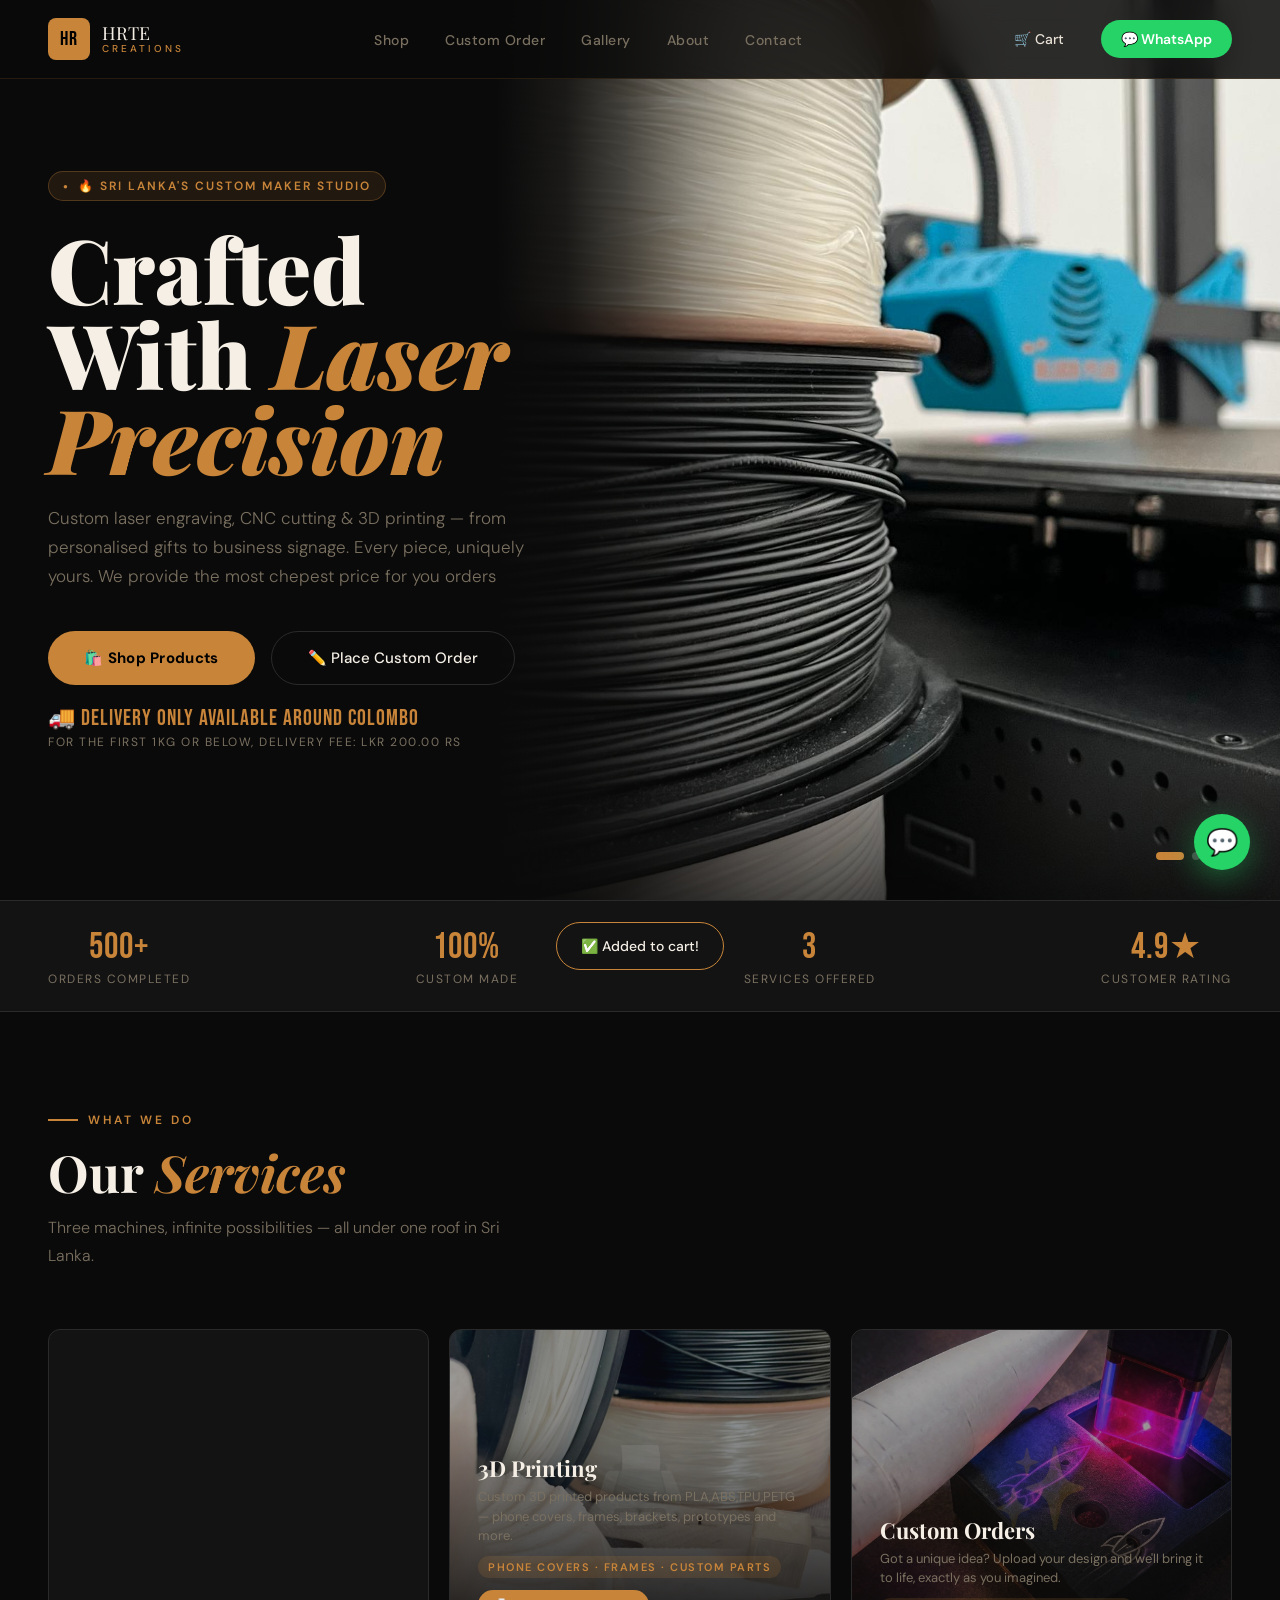
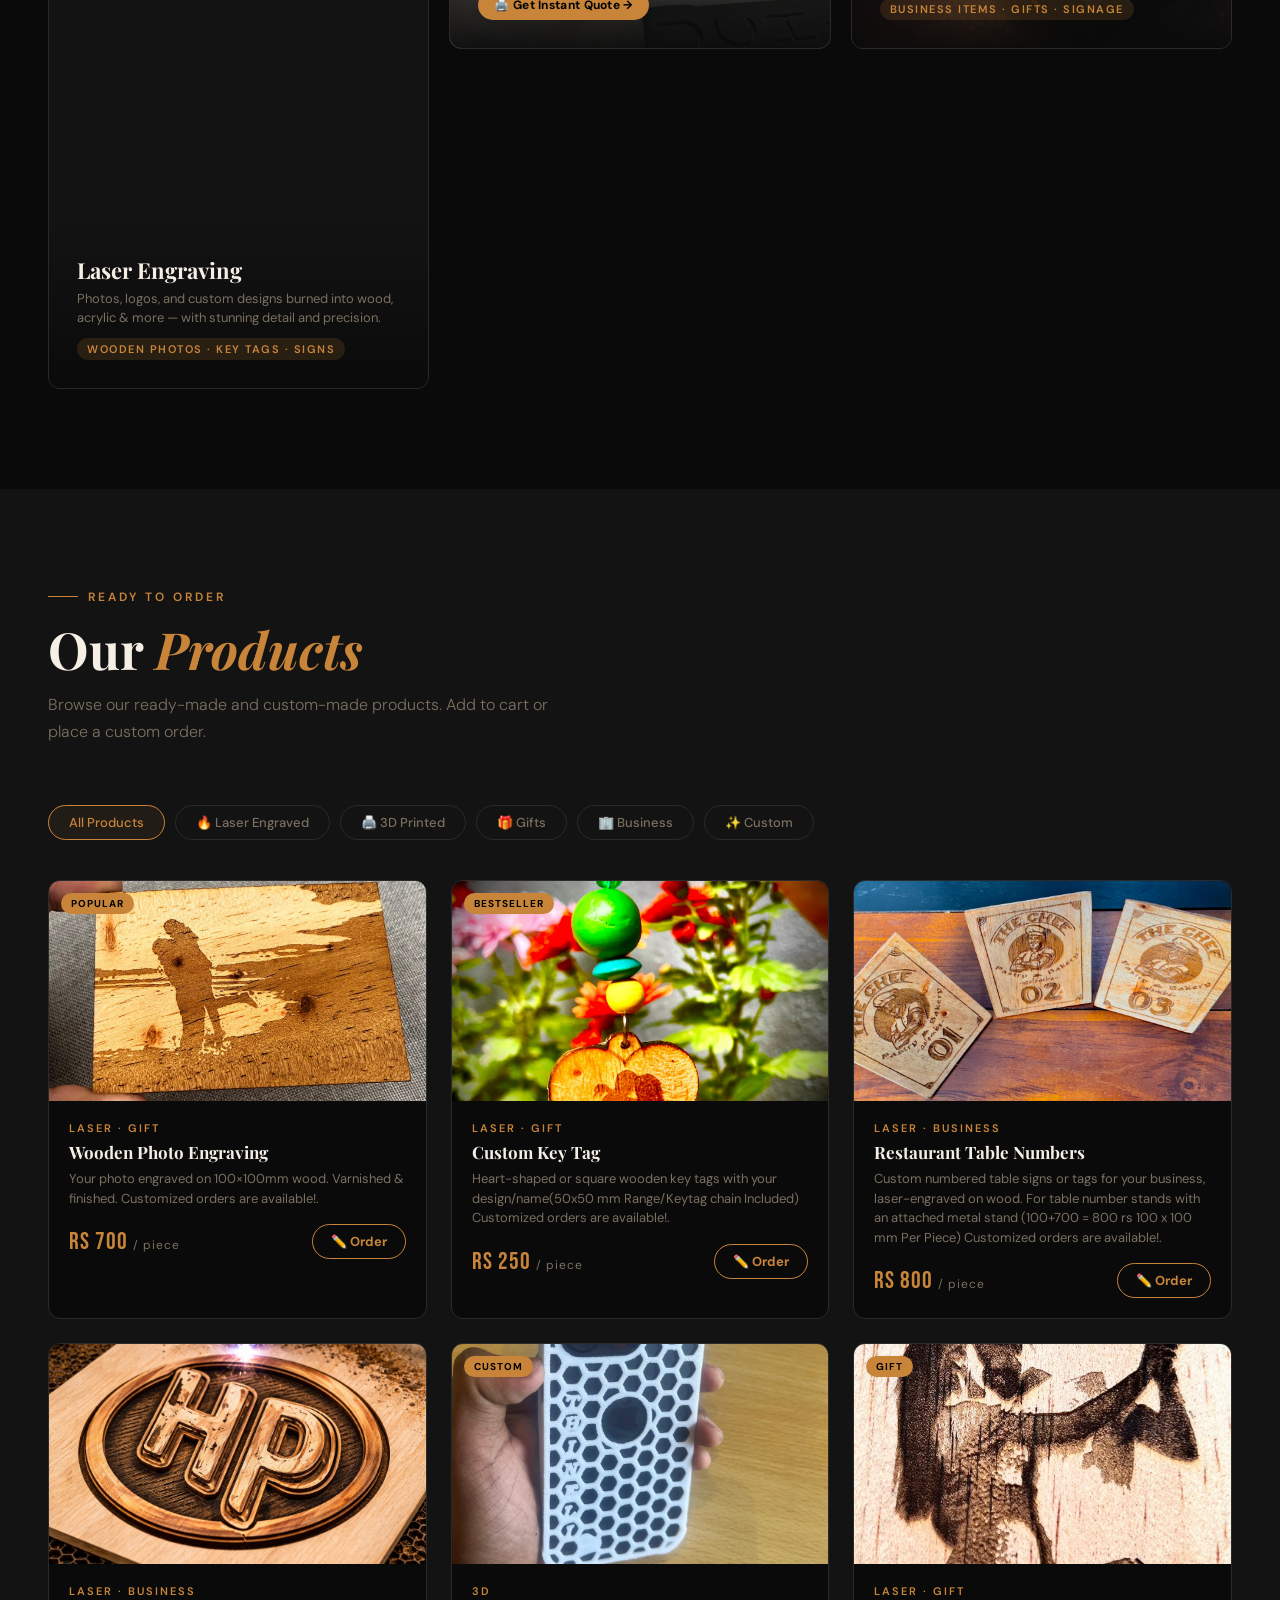
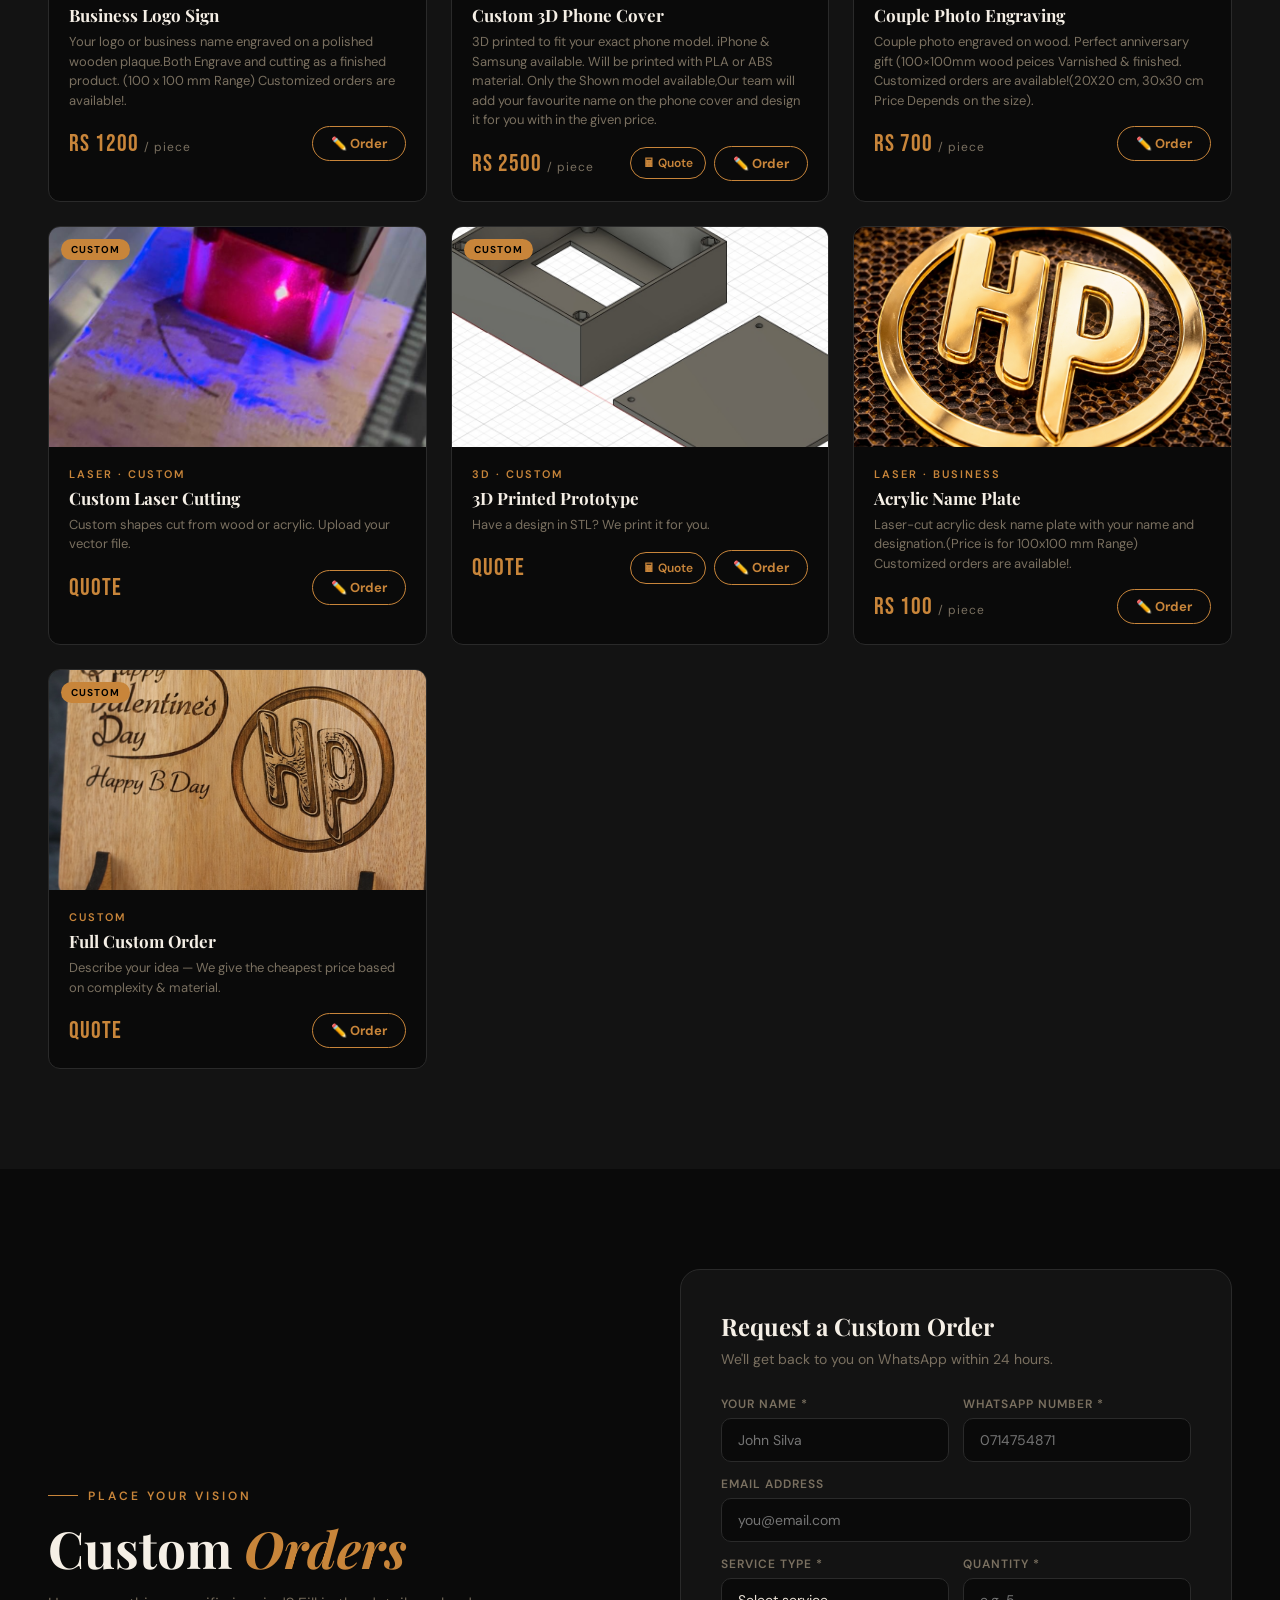
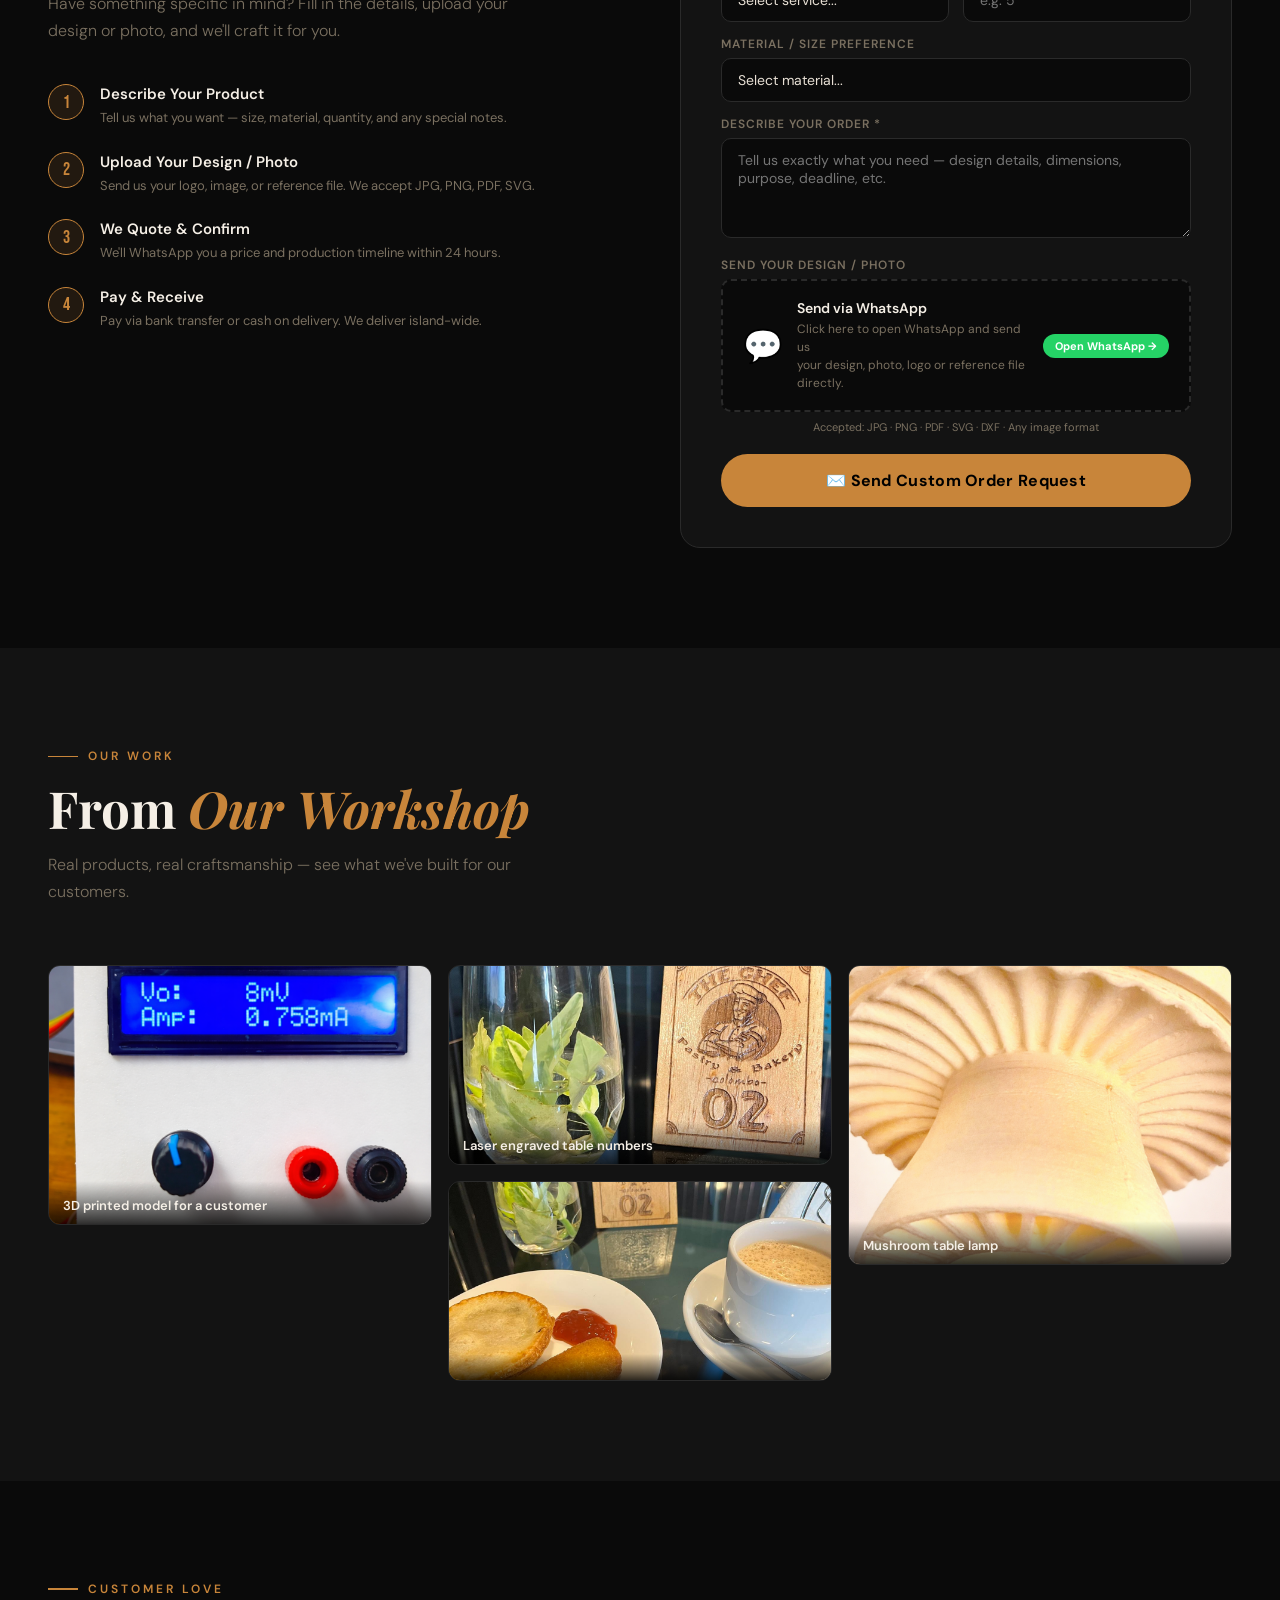
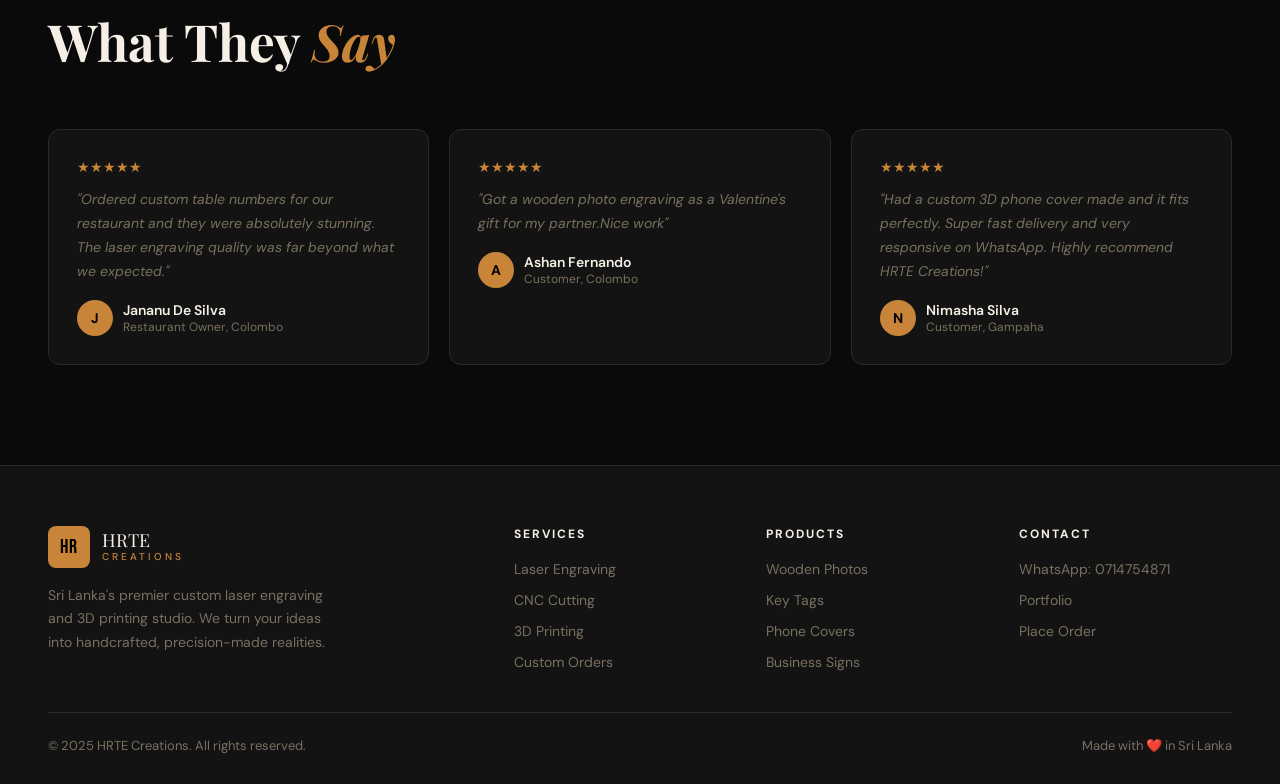
==== commit 9ee6327d: "Update index.html" ====
--- a/index.html
+++ b/index.html
@@ -279,14 +279,23 @@
           <label class="form-label">Describe Your Order *</label>
           <textarea class="form-textarea" placeholder="Tell us exactly what you need — design details, dimensions, purpose, deadline, etc." required id="cf-desc"></textarea>
         </div>
-        <div class="form-group">
-          <label class="form-label">Upload Design / Photo</label>
-          <div class="file-upload" onclick="document.getElementById('cf-file').click()">
-            <input type="file" id="cf-file" accept=".jpg,.jpeg,.png,.pdf,.svg,.dxf" onchange="showFileName(this)" />
-            <span>📎</span>
-            <p id="file-name-display">Click to upload JPG, PNG, PDF, SVG, DXF</p>
-          </div>
-        </div>
+      <div class="form-group">
+  <label class="form-label">Send Your Design / Photo</label>
+  <a href="https://wa.me/94714754871" target="_blank"
+     style="display:flex;align-items:center;gap:14px;background:#0a0a0a;border:2px dashed #2a2a2a;border-radius:10px;padding:18px 20px;text-decoration:none;transition:border-color .2s;cursor:pointer;"
+     onmouseover="this.style.borderColor='#25D366'"
+     onmouseout="this.style.borderColor='#2a2a2a'">
+    <span style="font-size:32px;">💬</span>
+    <div>
+      <div style="color:#f5efe6;font-size:14px;font-weight:600;margin-bottom:3px;">Send via WhatsApp</div>
+      <div style="color:#7a7060;font-size:12px;line-height:1.5;">Click here to open WhatsApp and send us<br/>your design, photo, logo or reference file directly.</div>
+    </div>
+    <span style="margin-left:auto;background:#25D366;color:#fff;font-size:11px;font-weight:700;padding:5px 12px;border-radius:20px;white-space:nowrap;">Open WhatsApp →</span>
+  </a>
+  <p style="font-size:11px;color:#7a7060;margin-top:8px;text-align:center;">
+    Accepted: JPG · PNG · PDF · SVG · DXF · Any image format
+  </p>
+</div>
         <button type="submit" class="form-submit">✉️ Send Custom Order Request</button>
       </form>
     </div>
